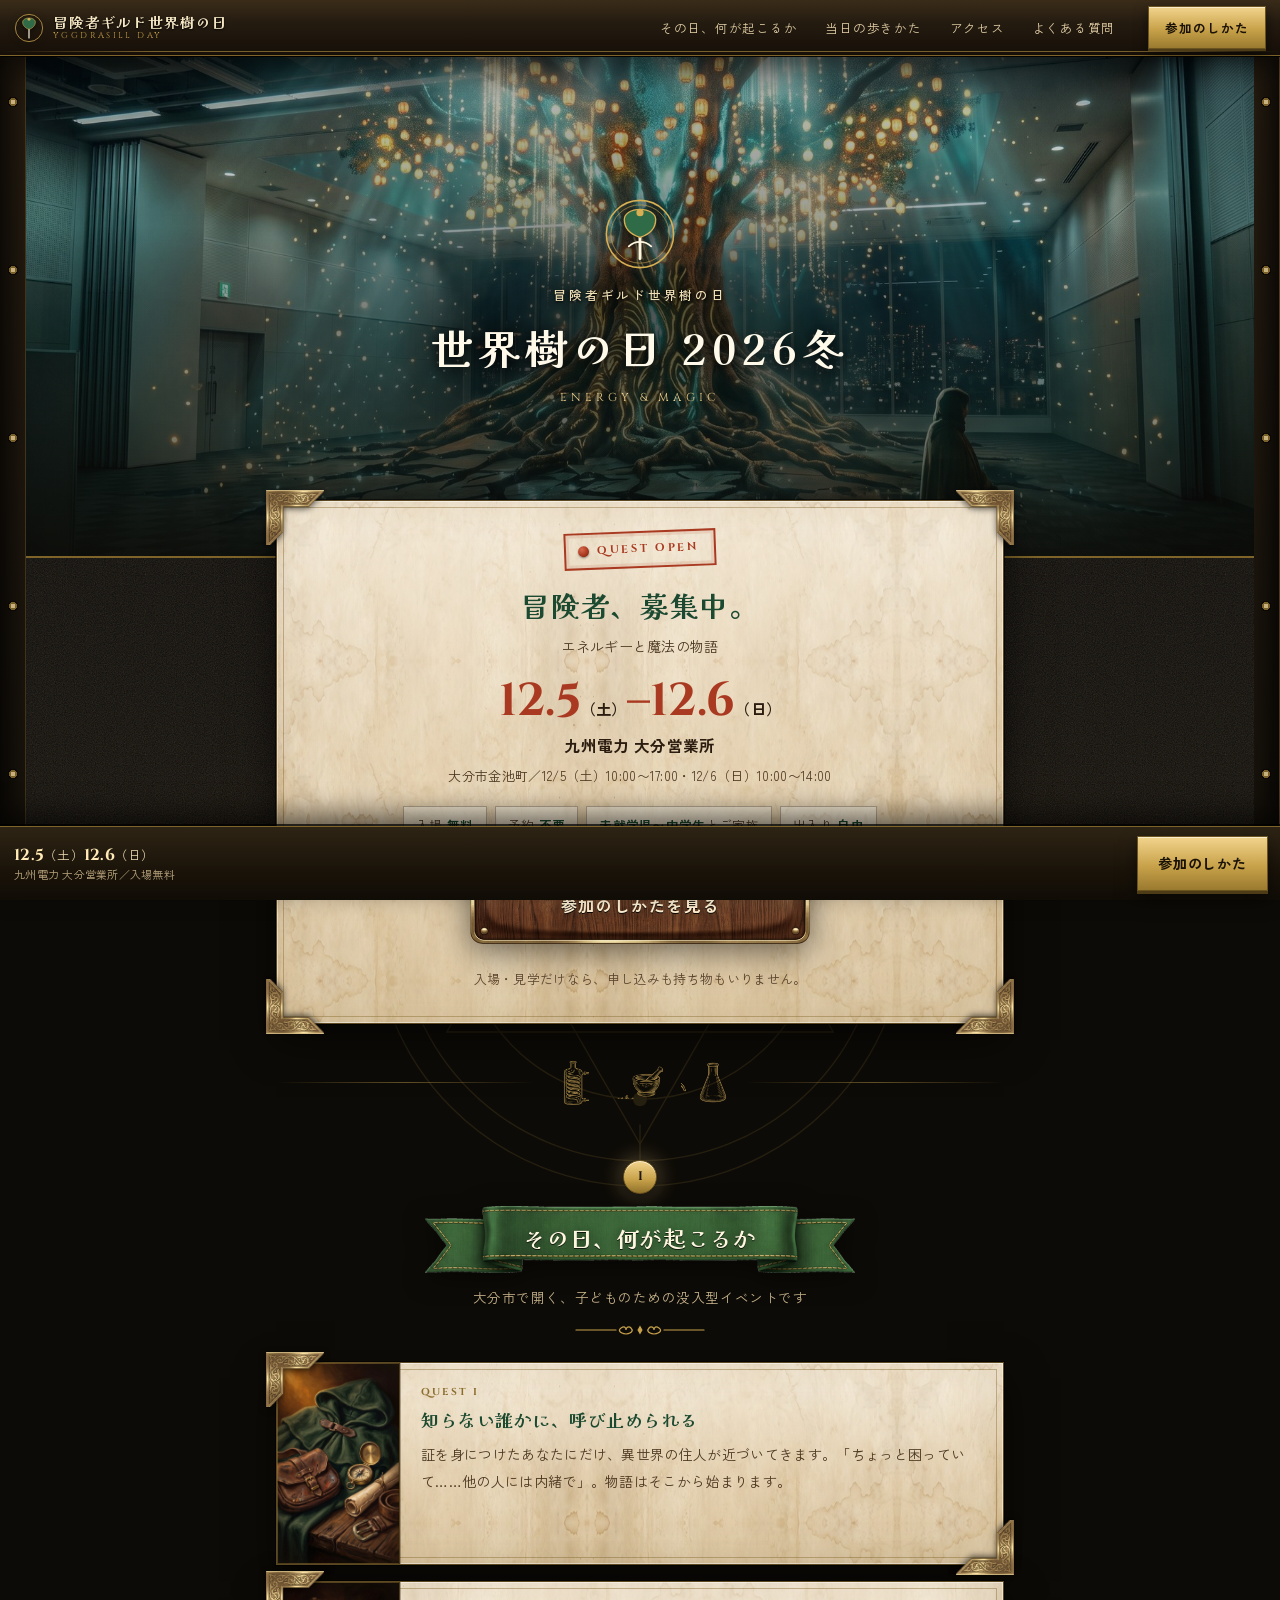
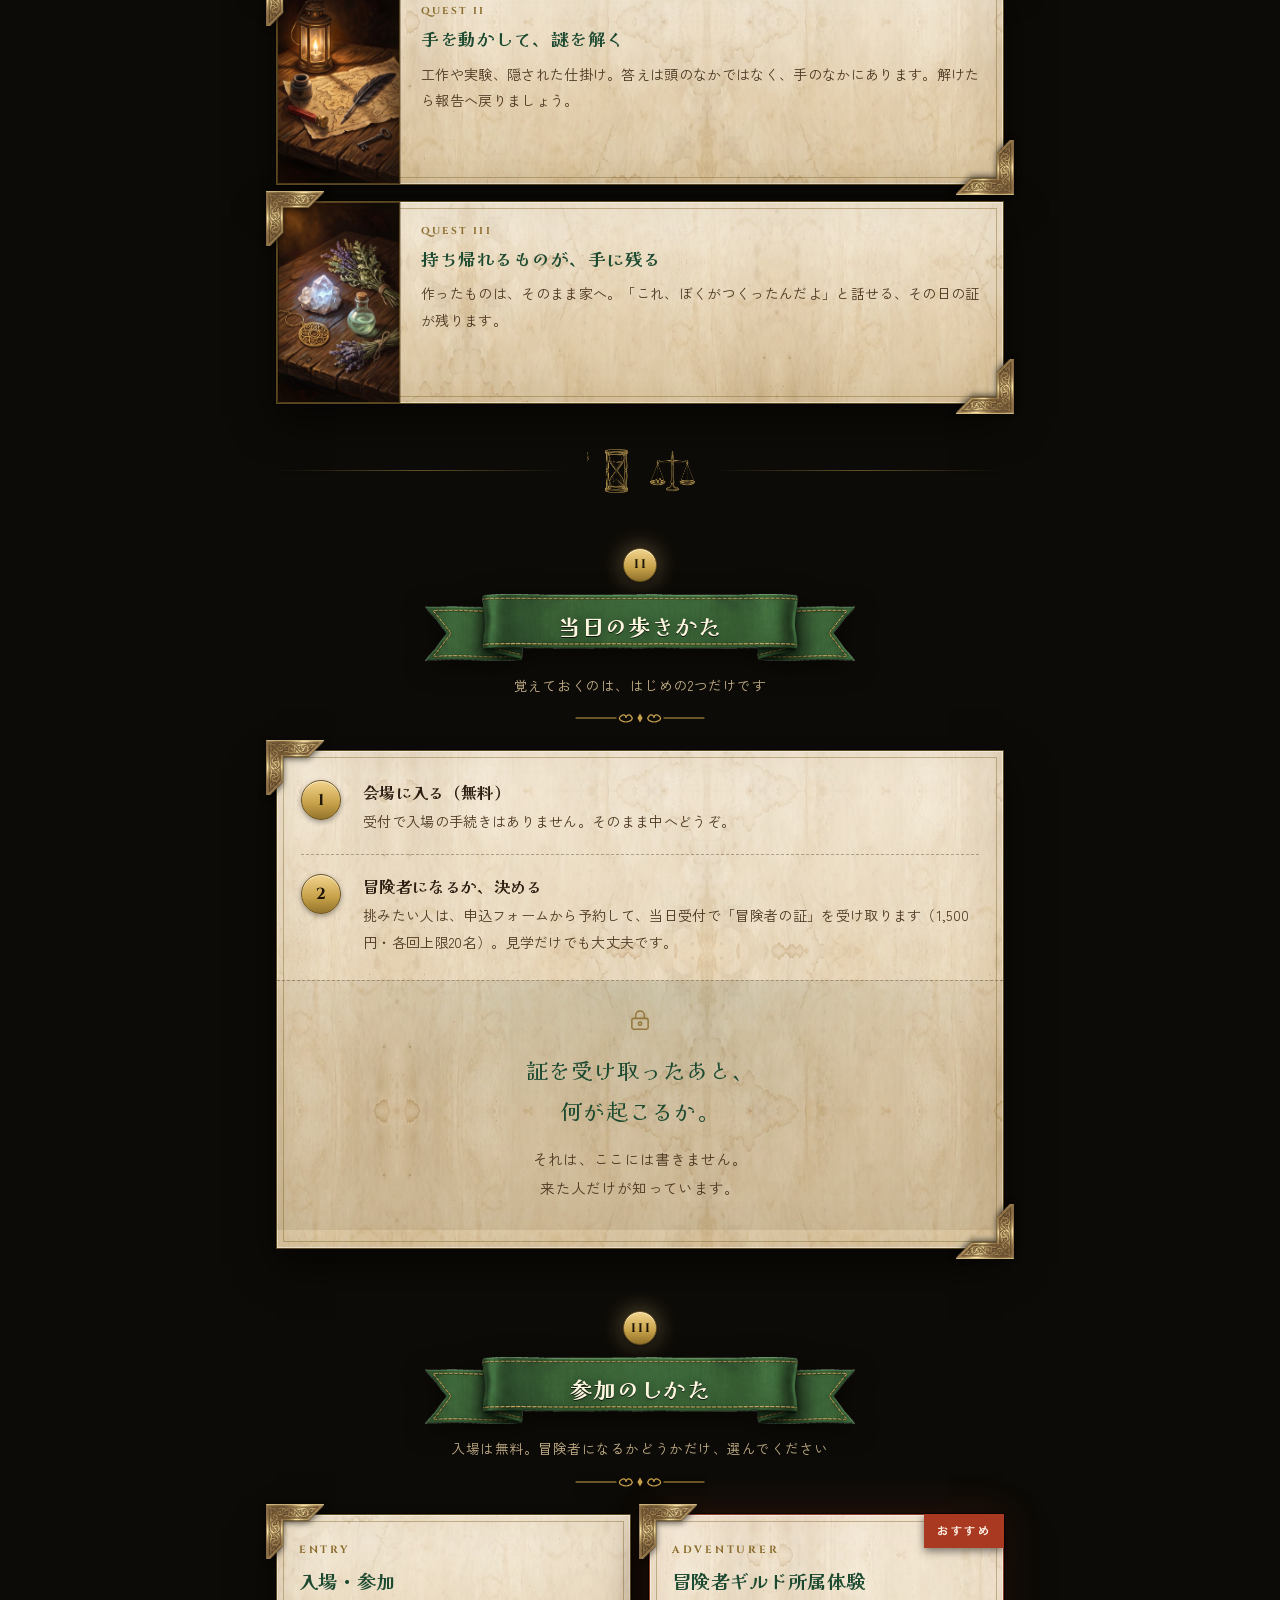
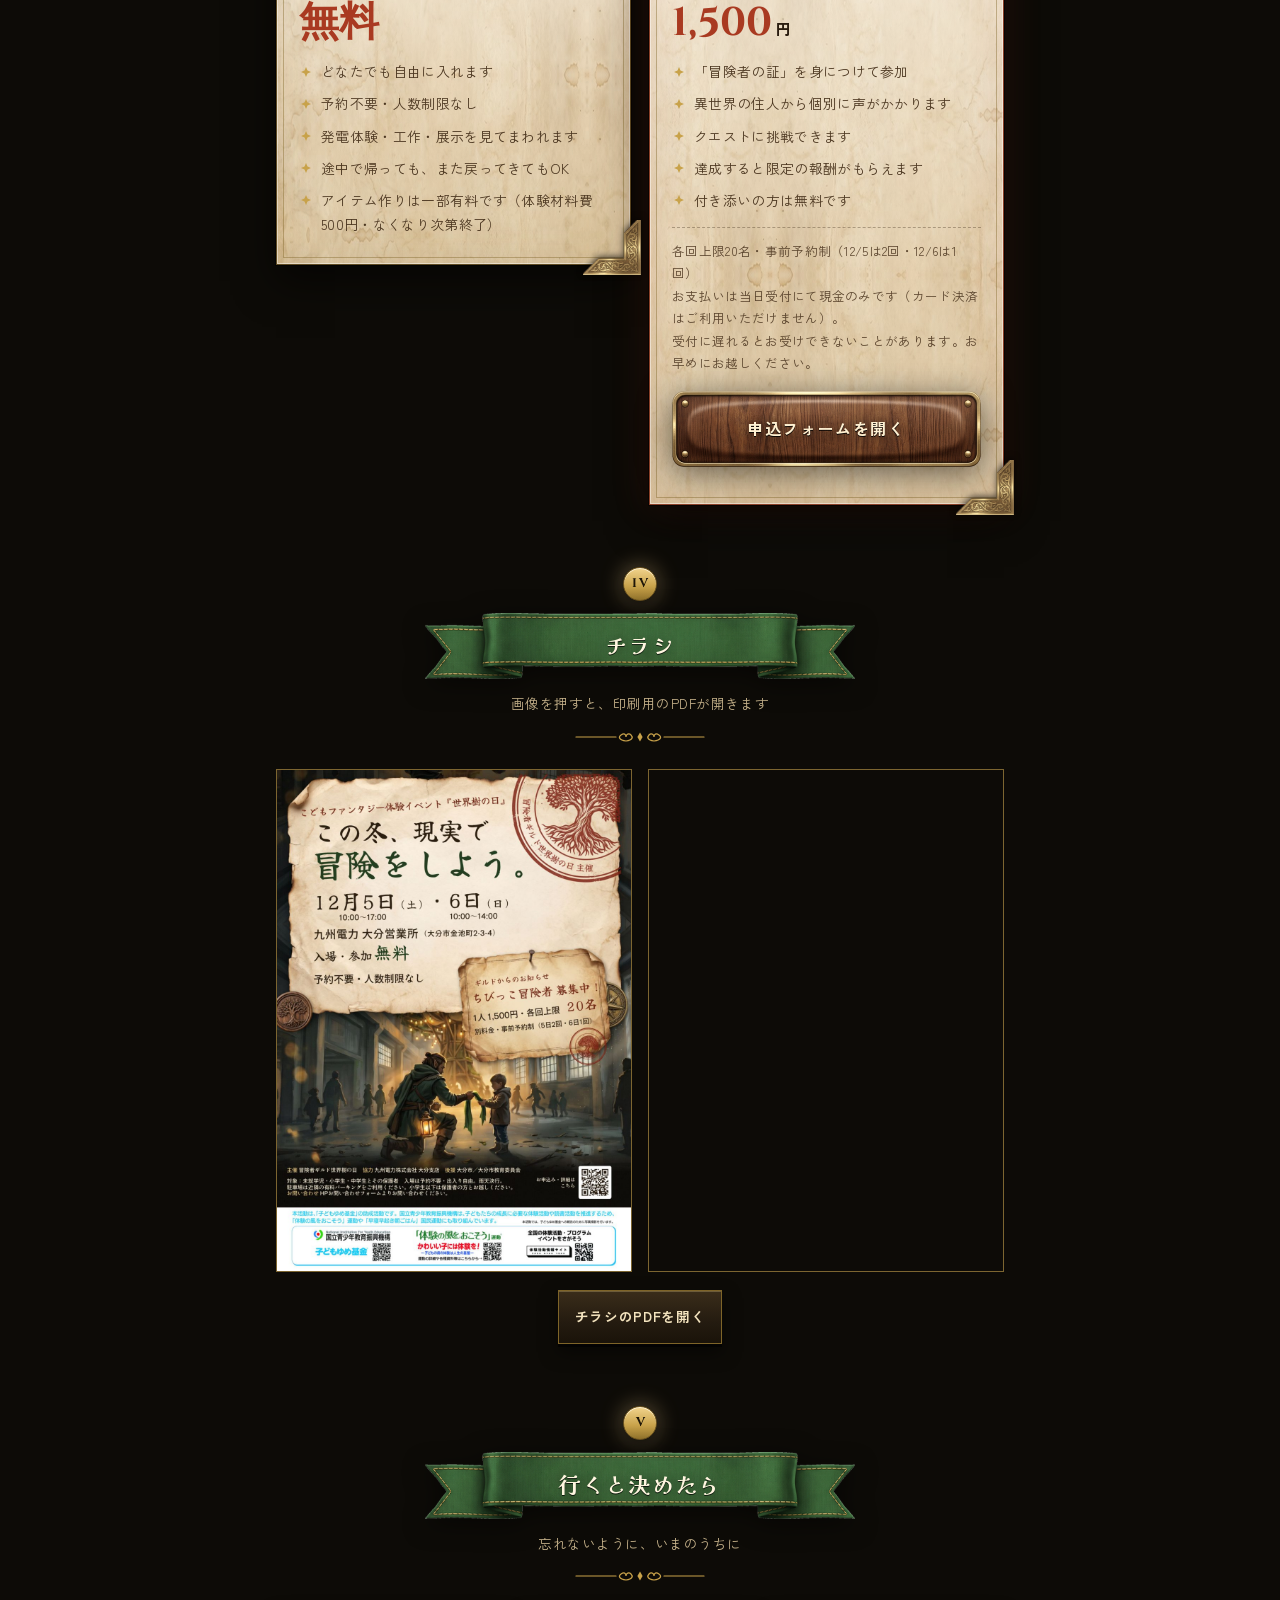
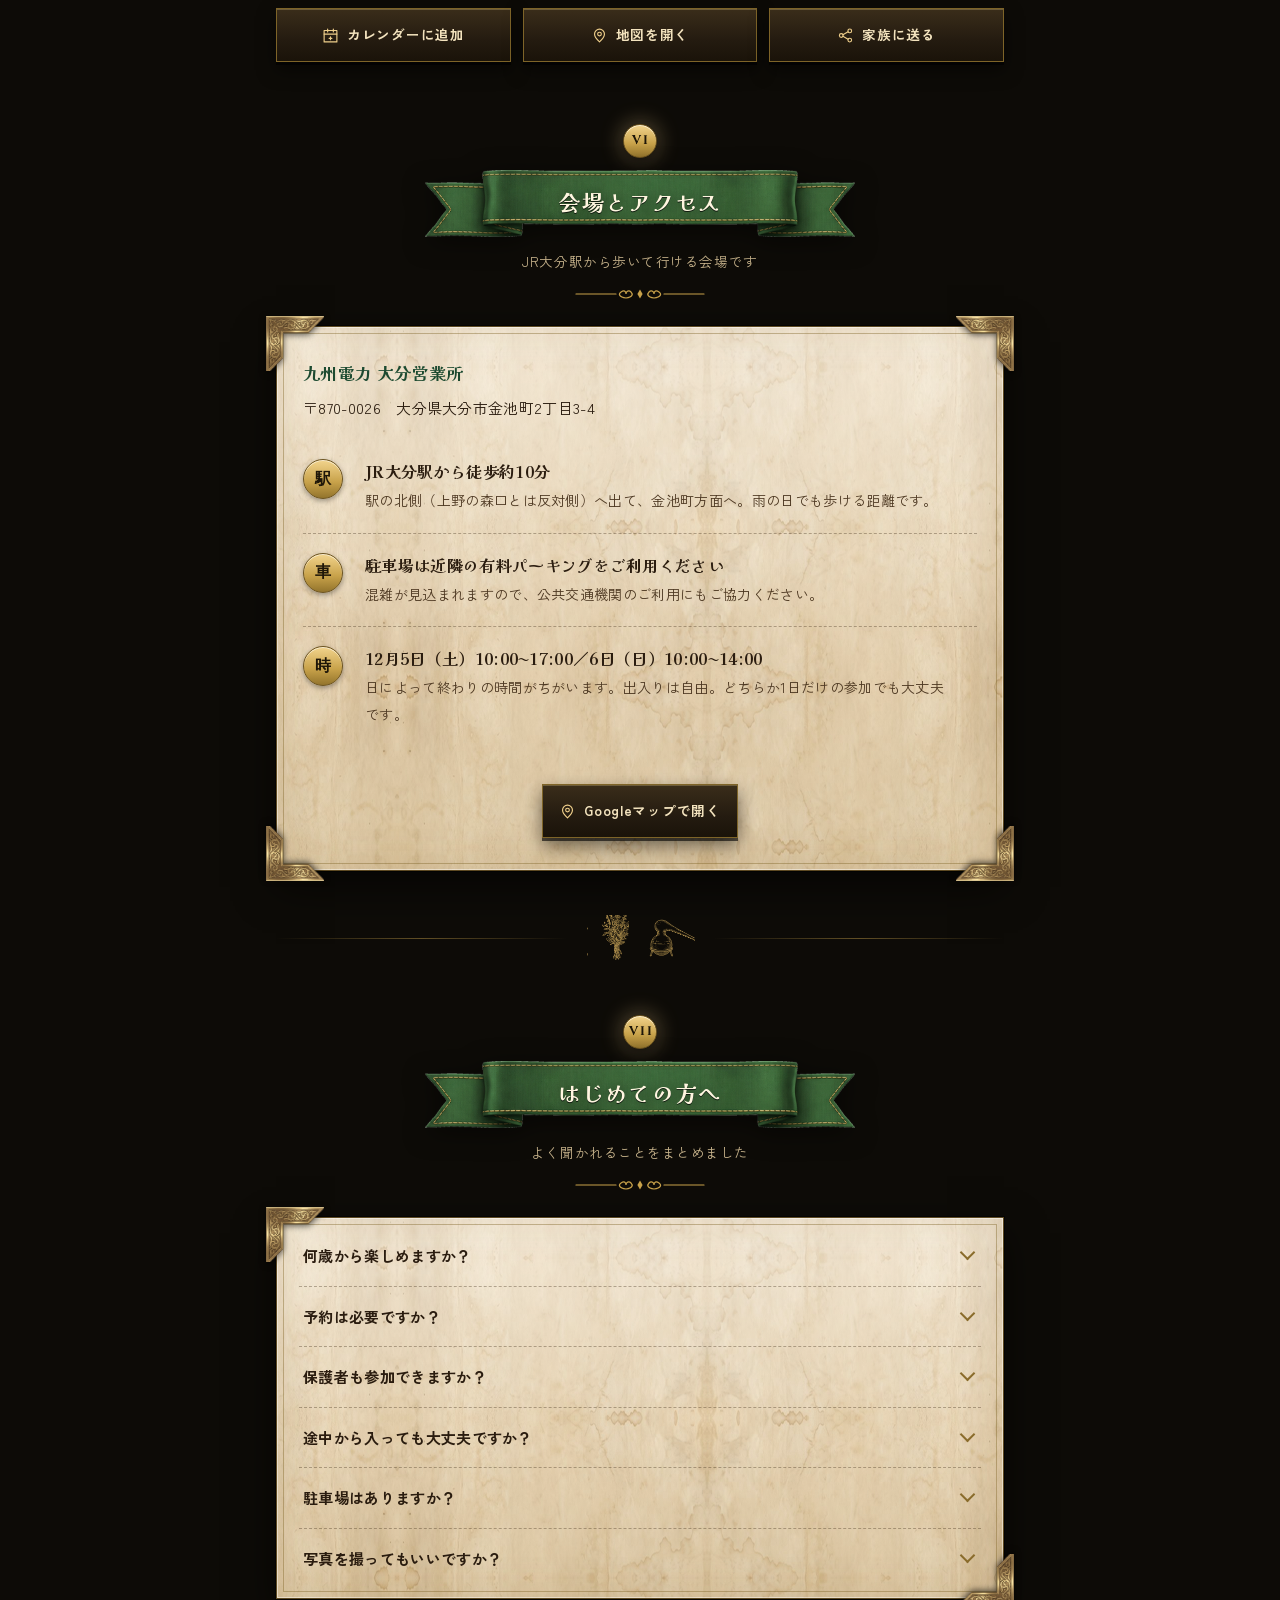
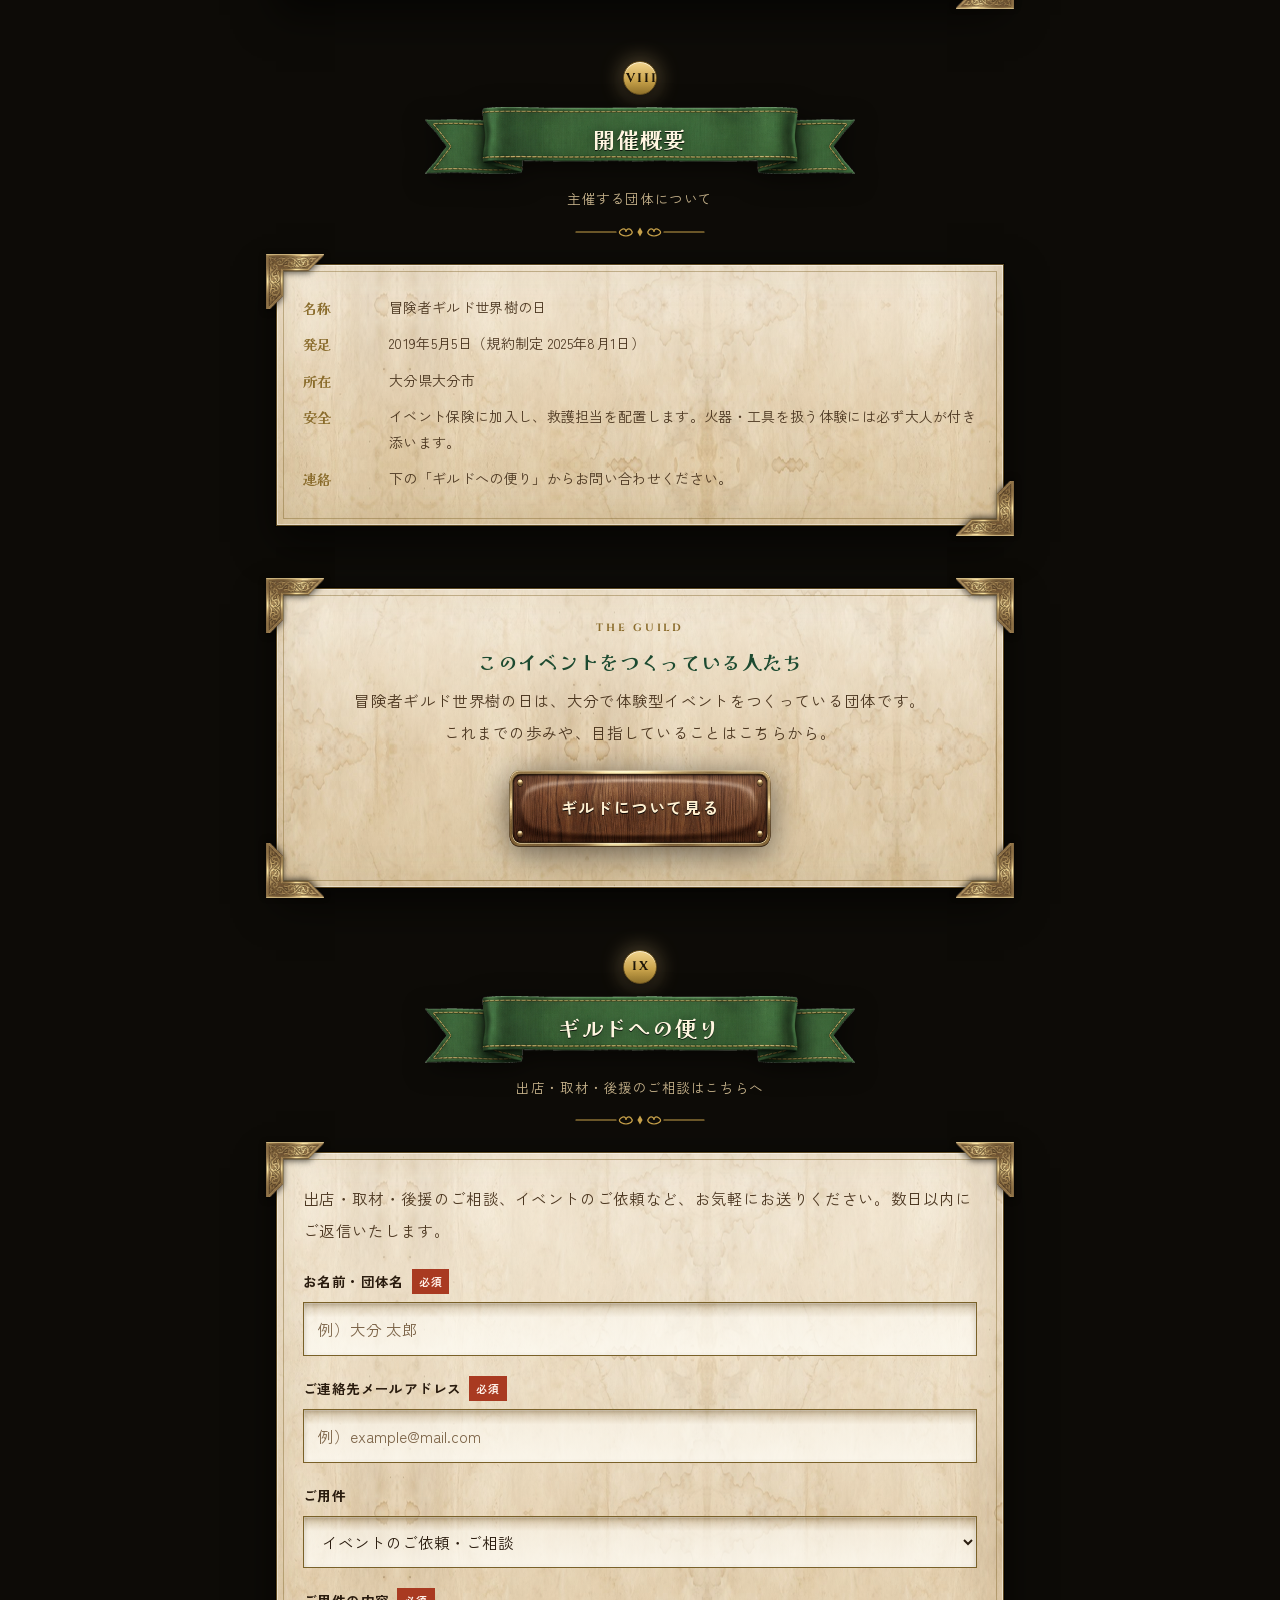
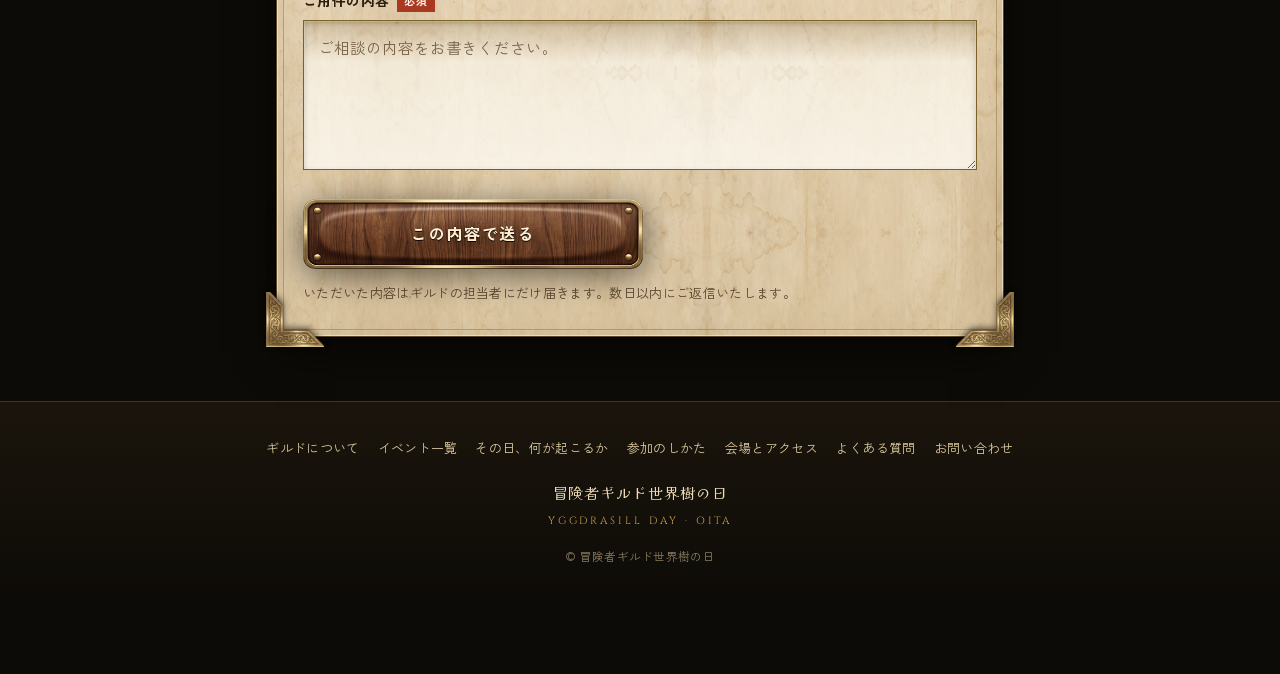
==== 2026winter/index.html @ a1e25e91 "2026winter: クエストの数の表記を外す（3つのクエスト→クエスト）" ====
<!doctype html>
<html lang="ja" class="no-js">
<head>
<meta charset="utf-8">
<meta name="viewport" content="width=device-width,initial-scale=1">
<title>世界樹の日 2026冬｜大分・入場無料の子ども体験イベント（12/5・6）</title>
<meta name="description" content="2026年12月5日（土）・6日（日）、大分市の九州電力大分営業所で開催。未就学児・小学生・中学生とご家族向けの没入型イベント「世界樹の日 2026冬 〜エネルギーと魔法の物語〜」。12/5は10:00〜17:00、12/6は10:00〜14:00。入場・参加は無料・予約不要・人数制限なし。冒険者ギルド所属体験（1,500円／各回20名・事前予約制）では、謎解きと工作に挑戦できます。">
<meta name="theme-color" content="#0D0B07">
<meta name="format-detection" content="telephone=no">
<link rel="canonical" href="https://sekaijunohi.com/2026winter/">

<meta property="og:type" content="article">
<meta property="og:site_name" content="冒険者ギルド世界樹の日">
<meta property="og:locale" content="ja_JP">
<meta property="og:title" content="世界樹の日 2026冬｜大分・入場無料の子ども体験イベント（12/5・6）">
<meta property="og:description" content="12月5日（土）・6日（日）、大分市の九州電力大分営業所。入場無料・予約不要。子どもが「冒険者」になる一日。">
<meta property="og:url" content="https://sekaijunohi.com/2026winter/">
<meta property="og:image" content="https://sekaijunohi.com/assets/og.jpg">
<meta property="og:image:width" content="1200">
<meta property="og:image:height" content="630">
<meta name="twitter:card" content="summary_large_image">

<link rel="icon" href="../favicon.svg" type="image/svg+xml">
<link rel="preconnect" href="https://fonts.googleapis.com">
<link rel="preconnect" href="https://fonts.gstatic.com" crossorigin>
<link rel="stylesheet" href="https://fonts.googleapis.com/css2?family=Kaisei+Decol:wght@400;700&family=Zen+Kaku+Gothic+New:wght@400;500;700&family=Cinzel:wght@600;700&display=swap">
<link rel="preload" as="image" href="../assets/img/hero.jpg">
<link rel="stylesheet" href="../assets/site.css">
<script>document.documentElement.classList.remove('no-js');</script>

<script type="application/ld+json">
[
{
  "@context":"https://schema.org",
  "@type":"Event",
  "name":"世界樹の日 2026冬 〜エネルギーと魔法の物語〜（1日目）",
  "startDate":"2026-12-05T10:00:00+09:00",
  "endDate":"2026-12-05T17:00:00+09:00",
  "eventStatus":"https://schema.org/EventScheduled",
  "eventAttendanceMode":"https://schema.org/OfflineEventAttendanceMode",
  "description":"大分市で開催する子ども向けの没入型イベント。謎解きと工作を通して、その日だけの物語に入りこめます。入場・見学は無料・予約不要。",
  "image":["https://sekaijunohi.com/assets/og.jpg"],
  "url":"https://sekaijunohi.com/2026winter/",
  "inLanguage":"ja",
  "isAccessibleForFree":true,
  "typicalAgeRange":"3-15",
  "location":{
    "@type":"Place",
    "name":"九州電力 大分営業所",
    "address":{"@type":"PostalAddress","streetAddress":"金池町2-3-4","addressLocality":"大分市","addressRegion":"大分県","postalCode":"870-0026","addressCountry":"JP"}
  },
  "organizer":{"@type":"Organization","name":"冒険者ギルド世界樹の日","url":"https://sekaijunohi.com/"},
  "offers":[
    {"@type":"Offer","name":"入場・見学","price":"0","priceCurrency":"JPY","availability":"https://schema.org/InStock","url":"https://sekaijunohi.com/2026winter/#plans","validFrom":"2026-09-01T00:00:00+09:00"},
    {"@type":"Offer","name":"冒険者ギルド所属体験","price":"1500","priceCurrency":"JPY","availability":"https://schema.org/InStock","url":"https://sekaijunohi.com/2026winter/#plans","validFrom":"2026-09-01T00:00:00+09:00"}
  ]
},
{
  "@context":"https://schema.org",
  "@type":"Event",
  "name":"世界樹の日 2026冬 〜エネルギーと魔法の物語〜（2日目）",
  "startDate":"2026-12-06T10:00:00+09:00",
  "endDate":"2026-12-06T14:00:00+09:00",
  "eventStatus":"https://schema.org/EventScheduled",
  "eventAttendanceMode":"https://schema.org/OfflineEventAttendanceMode",
  "description":"大分市で開催する子ども向けの没入型イベント。謎解きと工作を通して、その日だけの物語に入りこめます。入場・見学は無料・予約不要。",
  "image":["https://sekaijunohi.com/assets/og.jpg"],
  "url":"https://sekaijunohi.com/2026winter/",
  "inLanguage":"ja",
  "isAccessibleForFree":true,
  "typicalAgeRange":"3-15",
  "location":{
    "@type":"Place",
    "name":"九州電力 大分営業所",
    "address":{"@type":"PostalAddress","streetAddress":"金池町2-3-4","addressLocality":"大分市","addressRegion":"大分県","postalCode":"870-0026","addressCountry":"JP"}
  },
  "organizer":{"@type":"Organization","name":"冒険者ギルド世界樹の日","url":"https://sekaijunohi.com/"},
  "offers":[
    {"@type":"Offer","name":"入場・見学","price":"0","priceCurrency":"JPY","availability":"https://schema.org/InStock","url":"https://sekaijunohi.com/2026winter/#plans","validFrom":"2026-09-01T00:00:00+09:00"},
    {"@type":"Offer","name":"冒険者ギルド所属体験","price":"1500","priceCurrency":"JPY","availability":"https://schema.org/InStock","url":"https://sekaijunohi.com/2026winter/#plans","validFrom":"2026-09-01T00:00:00+09:00"}
  ]
},
{
  "@context":"https://schema.org",
  "@type":"FAQPage",
  "mainEntity":[
    {"@type":"Question","name":"何歳から楽しめますか？","acceptedAnswer":{"@type":"Answer","text":"未就学児から中学生まで、ご家族そろってお楽しみいただけます。小学生以下のお子さまは保護者の方とご一緒にお越しください。冒険者ギルド所属体験は、文字が読めなくても異世界の住人がその場で助けます。"}},
    {"@type":"Question","name":"予約は必要ですか？","acceptedAnswer":{"@type":"Answer","text":"入場・参加は予約不要です。冒険者ギルド所属体験（1,500円）は各回上限20名の事前予約制で、このページの申込フォームからお申し込みいただけます。お支払いは当日受付にて現金のみです。"}},
    {"@type":"Question","name":"保護者も参加できますか？","acceptedAnswer":{"@type":"Answer","text":"はい。冒険者ギルド所属体験に挑戦するお子さまの付き添いは無料です。一緒に謎を解いていただいても構いません。"}},
    {"@type":"Question","name":"途中から入っても大丈夫ですか？","acceptedAnswer":{"@type":"Answer","text":"開催時間（12/5は10:00〜17:00、12/6は10:00〜14:00）のあいだ、出入りは自由です。ただし冒険者ギルド所属体験は、受付に遅れるとお受けできないことがあります。当日は混み合うことも予想されますので、お早めにお越しください。"}},
    {"@type":"Question","name":"駐車場はありますか？","acceptedAnswer":{"@type":"Answer","text":"近隣の有料パーキングをご利用ください。混雑が予想されるため、公共交通機関もご検討ください。"}},
    {"@type":"Question","name":"写真を撮ってもいいですか？","acceptedAnswer":{"@type":"Answer","text":"ご自身やご家族の撮影はご自由にどうぞ。他の参加者が写り込む場合は、SNS等への投稿にご配慮をお願いします。"}}
  ]
},
{
  "@context":"https://schema.org",
  "@type":"BreadcrumbList",
  "itemListElement":[
    {"@type":"ListItem","position":1,"name":"冒険者ギルド世界樹の日","item":"https://sekaijunohi.com/"},
    {"@type":"ListItem","position":2,"name":"イベント一覧","item":"https://sekaijunohi.com/events/"},
    {"@type":"ListItem","position":3,"name":"世界樹の日 2026冬","item":"https://sekaijunohi.com/2026winter/"}
  ]
}
]
</script>
</head>
<body>
<a class="skip" href="#main">本文へ進む</a>

<header class="hud">
  <a class="mark" href="../">
    <svg viewBox="0 0 66 66" aria-hidden="true">
      <circle cx="33" cy="33" r="30" fill="none" stroke="#D8AF52" stroke-width="1.6"/>
      <path d="M33 55V33" stroke="#FFF6E0" stroke-width="2.6" stroke-linecap="round"/>
      <path d="M33 36c-9-3-14-9-14-16 0-5 6-9 14-9s14 4 14 9c0 7-5 13-14 16z" fill="#2F6B47" stroke="#D8AF52" stroke-width="1.3"/>
      <circle cx="33" cy="14" r="3.2" fill="#D8AF52"/>
    </svg>
    <span>
      <b>冒険者ギルド世界樹の日</b>
      <i>YGGDRASILL DAY</i>
    </span>
  </a>
  <nav aria-label="このページの目次">
    <a href="#what">その日、何が起こるか</a>
    <a href="#flow">当日の歩きかた</a>
    <a href="#access">アクセス</a>
    <a href="#faq">よくある質問</a>
  </nav>
  <a class="cta" href="#plans">参加のしかた</a>
  <span class="prog" id="prog" aria-hidden="true"></span>
</header>
<div class="rail" aria-hidden="true"></div>
<div class="rail r" aria-hidden="true"></div>

<div class="top">
  <img class="bg" src="../assets/img/hero.jpg" width="1800" height="1005" fetchpriority="high"
       alt="ホールの床を突き破って天井まで伸びる巨大な樹。根と幹に光る紋様が走り、黄金のランタンと光の粒が舞う。手前にマントを羽織った人物が小さく立っている">
  <div class="embers" id="embers" aria-hidden="true"></div>
  <div class="crestwrap">
    <svg class="crest" viewBox="0 0 66 66" aria-hidden="true">
      <circle cx="33" cy="33" r="30" fill="none" stroke="#D8AF52" stroke-width="1.4"/>
      <circle cx="33" cy="33" r="26" fill="none" stroke="#D8AF52" stroke-width=".7" opacity=".7"/>
      <path d="M33 55V33" stroke="#FFF6E0" stroke-width="2.6" stroke-linecap="round"/>
      <path d="M33 36c-9-3-14-9-14-16 0-5 6-9 14-9s14 4 14 9c0 7-5 13-14 16z" fill="#2F6B47" stroke="#D8AF52" stroke-width="1.2"/>
      <path d="M23 44c3-3 6-4 10-4s7 1 10 4" fill="none" stroke="#FFF6E0" stroke-width="1.6" stroke-linecap="round"/>
      <circle cx="33" cy="14" r="3.2" fill="#D8AF52"/>
    </svg>
    <div class="kicker">冒険者ギルド世界樹の日</div>
    <h1>世界樹の日 2026冬</h1>
    <div class="en">ENERGY &amp; MAGIC</div>
  </div>
</div>

<main id="main">

<!-- ========== 高札 ========== -->
<div class="wrap notice">
  <div class="panel">
    <i class="corner c-tl"></i><i class="corner c-tr"></i><i class="corner c-bl"></i><i class="corner c-br"></i>
    <div class="stamp">QUEST OPEN</div>
    <h2>冒険者、募集中。</h2>
    <div class="sub">エネルギーと魔法の物語</div>
    <div class="dateline">12.5<b>（土）</b>–12.6<b>（日）</b></div>
    <div class="where">九州電力 大分営業所<small>大分市金池町／12/5（土）10:00〜17:00・12/6（日）10:00〜14:00</small></div>
    <div class="quickfacts">
      <span>入場 <b>無料</b></span>
      <span>予約 <b>不要</b></span>
      <span><b>未就学児〜中学生</b>とご家族</span>
      <span>出入り <b>自由</b></span>
    </div>
    <div class="countdown" id="cd" data-target="2026-12-05T10:00:00+09:00" data-end="2026-12-06T14:00:00+09:00" hidden>
      <span class="lb">開催まで</span><span class="n">–</span><span class="u">日</span>
    </div>
    <p style="margin-top:24px;"><a class="btn wide" href="#plans">参加のしかたを見る</a></p>
    <p class="note" style="margin-top:14px;">入場・見学だけなら、申し込みも持ち物もいりません。</p>
  </div>
</div>

<div class="orrery" style="top:640px;" aria-hidden="true">
  <svg viewBox="0 0 400 400">
    <g class="ring-a" fill="none" stroke="#C8A24A" stroke-width="1">
      <circle cx="200" cy="200" r="190"/><circle cx="200" cy="200" r="172"/>
      <path d="M200 40 L338 280 L62 280 Z"/><path d="M200 26v28M200 346v28M26 200h28M346 200h28"/>
    </g>
    <g class="ring-b" fill="none" stroke="#C8A24A" stroke-width="1">
      <circle cx="200" cy="200" r="128"/><circle cx="200" cy="200" r="74"/>
      <path d="M200 360 L62 120 L338 120 Z"/>
    </g>
    <g fill="#C8A24A"><circle cx="200" cy="72" r="5"/><circle cx="311" cy="264" r="5"/><circle cx="89" cy="264" r="5"/>
      <circle cx="200" cy="328" r="5"/><circle cx="89" cy="136" r="5"/><circle cx="311" cy="136" r="5"/></g>
  </svg>
</div>

<div class="engrave" aria-hidden="true"><span class="rule"></span>
  <img src="../assets/img/eng_coil.png" alt="" width="208" height="360" loading="lazy" decoding="async">
  <img src="../assets/img/eng_mortar.png" alt="" width="360" height="260" loading="lazy" decoding="async">
  <img src="../assets/img/eng_flask.png" alt="" width="360" height="321" loading="lazy" decoding="async">
  <span class="rule"></span></div>

<!-- ========== 何が起きるか ========== -->
<section id="what">
  <div class="wrap">
    <div class="chead">
      <div class="rn">I</div>
      <h2>その日、何が起こるか</h2>
      <p class="lead">大分市で開く、子どものための没入型イベントです</p>
      <div class="dash"></div>
    </div>
    <div class="quests">
      <div class="panel quest">
        <i class="corner c-tl"></i><i class="corner c-br"></i>
        <div class="win"><img src="../assets/img/quest1_cloak.jpg" width="550" height="900" loading="lazy" decoding="async" alt="旅人の装備。深緑のマント、革のポーチ、真鍮のコンパス"></div>
        <div class="body">
          <div class="tag">QUEST I</div>
          <h3>知らない誰かに、呼び止められる</h3>
          <p>証を身につけたあなたにだけ、異世界の住人が近づいてきます。「ちょっと困っていて……他の人には内緒で」。物語はそこから始まります。</p>
        </div>
      </div>
      <div class="panel quest">
        <i class="corner c-tl"></i><i class="corner c-br"></i>
        <div class="win"><img src="../assets/img/quest2_lantern.jpg" width="550" height="900" loading="lazy" decoding="async" alt="灯ったランタンと古い地図、羽根ペン、封蝋"></div>
        <div class="body">
          <div class="tag">QUEST II</div>
          <h3>手を動かして、謎を解く</h3>
          <p>工作や実験、隠された仕掛け。答えは頭のなかではなく、手のなかにあります。解けたら報告へ戻りましょう。</p>
        </div>
      </div>
      <div class="panel quest">
        <i class="corner c-tl"></i><i class="corner c-br"></i>
        <div class="win"><img src="../assets/img/quest3_crystal.jpg" width="550" height="900" loading="lazy" decoding="async" alt="青白く光る結晶と金の細工のお守り、薬草"></div>
        <div class="body">
          <div class="tag">QUEST III</div>
          <h3>持ち帰れるものが、手に残る</h3>
          <p>作ったものは、そのまま家へ。「これ、ぼくがつくったんだよ」と話せる、その日の証が残ります。</p>
        </div>
      </div>
    </div>
  </div>
</section>

<div class="engrave" aria-hidden="true"><span class="rule"></span>
  <img src="../assets/img/eng_glass.png" alt="" width="332" height="360" loading="lazy" decoding="async">
  <img src="../assets/img/eng_scale.png" alt="" width="360" height="326" loading="lazy" decoding="async">
  <span class="rule"></span></div>

<!-- ========== 当日の流れ ========== -->
<section id="flow">
  <div class="wrap">
    <div class="chead">
      <div class="rn">II</div>
      <h2>当日の歩きかた</h2>
      <p class="lead">覚えておくのは、はじめの2つだけです</p>
      <div class="dash"></div>
    </div>
    <div class="panel" style="padding:10px 24px 18px;">
      <i class="corner c-tl"></i><i class="corner c-br"></i>
      <div class="flow">
        <div class="fstep"><div class="fno">1</div><div><h4>会場に入る（無料）</h4><p>受付で入場の手続きはありません。そのまま中へどうぞ。</p></div></div>
        <div class="fstep"><div class="fno">2</div><div><h4>冒険者になるか、決める</h4><p>挑みたい人は、申込フォームから予約して、当日受付で「冒険者の証」を受け取ります（1,500円・各回上限20名）。見学だけでも大丈夫です。</p></div></div>
      </div>
      <div class="veil">
        <p class="k">証を受け取ったあと、<br>何が起こるか。</p>
        <p>それは、ここには書きません。<br>来た人だけが知っています。</p>
      </div>
    </div>
  </div>
</section>

<!-- ========== 参加のしかた ========== -->
<section id="plans">
  <div class="wrap">
    <div class="chead">
      <div class="rn">III</div>
      <h2>参加のしかた</h2>
      <p class="lead">入場は無料。冒険者になるかどうかだけ、選んでください</p>
      <div class="dash"></div>
    </div>
    <div class="plans">
      <div class="panel plan free">
        <i class="corner c-tl"></i><i class="corner c-br"></i>
        <div class="ph">ENTRY</div>
        <h3>入場・参加</h3>
        <div class="price">無料</div>
        <ul>
          <li>どなたでも自由に入れます</li>
          <li>予約不要・人数制限なし</li>
          <li>発電体験・工作・展示を見てまわれます</li>
          <li>途中で帰っても、また戻ってきてもOK</li>
          <li>アイテム作りは一部有料です（体験材料費 500円・なくなり次第終了）</li>
        </ul>
      </div>
      <div class="panel plan paid">
        <i class="corner c-tl"></i><i class="corner c-br"></i>
        <div class="flag">おすすめ</div>
        <div class="ph">ADVENTURER</div>
        <h3>冒険者ギルド所属体験</h3>
        <div class="price">1,500<small>円</small></div>
        <ul>
          <li>「冒険者の証」を身につけて参加</li>
          <li>異世界の住人から個別に声がかかります</li>
          <li>クエストに挑戦できます</li>
          <li>達成すると限定の報酬がもらえます</li>
          <li>付き添いの方は無料です</li>
        </ul>
        <div class="limited">各回上限20名・事前予約制（12/5は2回・12/6は1回）<br>お支払いは当日受付にて現金のみです（カード決済はご利用いただけません）。<br>受付に遅れるとお受けできないことがあります。お早めにお越しください。</div>
        <p style="margin-top:16px;"><a class="btn wide" href="https://docs.google.com/forms/d/e/1FAIpQLSfEXbRWKgXOndKMAuvyQo4UtvlKozK1op5o9RUgteALGmTttQ/viewform" target="_blank" rel="noopener">申込フォームを開く</a></p>
      </div>
    </div>
  </div>
</section>

<!-- ========== チラシ ========== -->
<section id="flyer">
  <div class="wrap">
    <div class="chead">
      <div class="rn">IV</div>
      <h2>チラシ</h2>
      <p class="lead">画像を押すと、印刷用のPDFが開きます</p>
      <div class="dash"></div>
    </div>
    <div class="flyers">
      <a href="../assets/flyer/sekaijunohi_2026winter_flyer.pdf" target="_blank" rel="noopener"><img src="../assets/flyer/flyer_front.jpg" width="1000" height="1416" loading="lazy" decoding="async" alt="世界樹の日チラシ表面。12月5日（土）10:00〜17:00、6日（日）10:00〜14:00、九州電力 大分営業所。入場・参加無料、予約不要・人数制限なし。ちびっこ冒険者募集中、1人1,500円、各回上限20名、事前予約制"></a>
      <a href="../assets/flyer/sekaijunohi_2026winter_flyer.pdf" target="_blank" rel="noopener"><img src="../assets/flyer/flyer_back.jpg" width="1000" height="1416" loading="lazy" decoding="async" alt="世界樹の日チラシ裏面。世界樹の精霊光り祭の時間割。受付開始、始まりの宴、世界樹の点灯式、結びの宴。アイテム作りは一部有料（体験材料費500円）"></a>
    </div>
    <p style="margin-top:18px;text-align:center;"><a class="tool" href="../assets/flyer/sekaijunohi_2026winter_flyer.pdf" target="_blank" rel="noopener">チラシのPDFを開く</a></p>
  </div>
</section>

<!-- ========== 行くと決めたら ========== -->
<section id="go">
  <div class="wrap">
    <div class="chead">
      <div class="rn">V</div>
      <h2>行くと決めたら</h2>
      <p class="lead">忘れないように、いまのうちに</p>
      <div class="dash"></div>
    </div>
    <div class="actions">
      <a class="tool" id="addcal" href="#"
         data-uid="yggdrasill-2026w"
         data-file="世界樹の日2026冬"
         data-title="世界樹の日 2026冬 〜エネルギーと魔法の物語〜"
         data-place="九州電力 大分営業所（大分県大分市金池町2-3-4）"
         data-desc="入場・参加無料／予約不要。冒険者ギルド所属体験は1,500円・各回20名・事前予約制。12/5は10:00〜17:00、12/6は10:00〜14:00"
         data-url="https://sekaijunohi.com/2026winter/"
         data-start="20261205T010000Z" data-end="20261205T080000Z"
         data-start2="20261206T010000Z" data-end2="20261206T050000Z">
        <svg viewBox="0 0 24 24" aria-hidden="true"><rect x="3" y="5" width="18" height="16"/><path d="M3 10h18M8 3v4M16 3v4M12 14v4M10 16h4"/></svg>
        カレンダーに追加
      </a>
      <a class="tool" href="https://www.google.com/maps/search/?api=1&amp;query=%E4%B9%9D%E5%B7%9E%E9%9B%BB%E5%8A%9B%20%E5%A4%A7%E5%88%86%E5%96%B6%E6%A5%AD%E6%89%80" target="_blank" rel="noopener">
        <svg viewBox="0 0 24 24" aria-hidden="true"><path d="M12 21s7-6.2 7-11a7 7 0 1 0-14 0c0 4.8 7 11 7 11z"/><circle cx="12" cy="10" r="2.6"/></svg>
        地図を開く
      </a>
      <a class="tool" id="share" href="#" data-text="12/5・6、大分で「世界樹の日 2026冬」。入場無料の子ども向け体験イベントです。">
        <svg viewBox="0 0 24 24" aria-hidden="true"><circle cx="18" cy="5.5" r="2.6"/><circle cx="6" cy="12" r="2.6"/><circle cx="18" cy="18.5" r="2.6"/><path d="M8.4 10.8l7.2-4M8.4 13.2l7.2 4"/></svg>
        家族に送る
      </a>
    </div>
  </div>
</section>

<!-- ========== アクセス ========== -->
<section id="access">
  <div class="wrap">
    <div class="chead">
      <div class="rn">VI</div>
      <h2>会場とアクセス</h2>
      <p class="lead">JR大分駅から歩いて行ける会場です</p>
      <div class="dash"></div>
    </div>
    <div class="panel pad access">
      <i class="corner c-tl"></i><i class="corner c-tr"></i><i class="corner c-bl"></i><i class="corner c-br"></i>
      <p class="addr">
        <b>九州電力 大分営業所</b>
        〒870-0026　大分県大分市金池町2丁目3-4
      </p>
      <div class="flow">
        <div class="fstep"><div class="fno" aria-hidden="true">駅</div><div><h4>JR大分駅から徒歩約10分</h4><p>駅の北側（上野の森口とは反対側）へ出て、金池町方面へ。雨の日でも歩ける距離です。</p></div></div>
        <div class="fstep"><div class="fno" aria-hidden="true">車</div><div><h4>駐車場は近隣の有料パーキングをご利用ください</h4><p>混雑が見込まれますので、公共交通機関のご利用にもご協力ください。</p></div></div>
        <div class="fstep"><div class="fno" aria-hidden="true">時</div><div><h4>12月5日（土）10:00〜17:00／6日（日）10:00〜14:00</h4><p>日によって終わりの時間がちがいます。出入りは自由。どちらか1日だけの参加でも大丈夫です。</p></div></div>
      </div>
      <p style="margin-top:20px;text-align:center;">
        <a class="tool" href="https://www.google.com/maps/search/?api=1&amp;query=%E4%B9%9D%E5%B7%9E%E9%9B%BB%E5%8A%9B%20%E5%A4%A7%E5%88%86%E5%96%B6%E6%A5%AD%E6%89%80" target="_blank" rel="noopener">
          <svg viewBox="0 0 24 24" aria-hidden="true"><path d="M12 21s7-6.2 7-11a7 7 0 1 0-14 0c0 4.8 7 11 7 11z"/><circle cx="12" cy="10" r="2.6"/></svg>
          Googleマップで開く
        </a>
      </p>
    </div>
  </div>
</section>

<div class="engrave" aria-hidden="true"><span class="rule"></span>
  <img src="../assets/img/eng_herb.png" alt="" width="330" height="360" loading="lazy" decoding="async">
  <img src="../assets/img/eng_alembic.png" alt="" width="360" height="298" loading="lazy" decoding="async">
  <span class="rule"></span></div>

<!-- ========== FAQ ========== -->
<section id="faq">
  <div class="wrap">
    <div class="chead">
      <div class="rn">VII</div>
      <h2>はじめての方へ</h2>
      <p class="lead">よく聞かれることをまとめました</p>
      <div class="dash"></div>
    </div>
    <div class="panel faq" style="padding:8px 22px 10px;">
      <i class="corner c-tl"></i><i class="corner c-br"></i>
      <details><summary>何歳から楽しめますか？</summary><div class="ans">未就学児から中学生まで、ご家族そろってお楽しみいただけます。小学生以下のお子さまは保護者の方とご一緒にお越しください。冒険者ギルド所属体験は、文字が読めなくても異世界の住人がその場で助けます。</div></details>
      <details><summary>予約は必要ですか？</summary><div class="ans">入場・参加は予約不要です。冒険者ギルド所属体験（1,500円）は各回上限20名の事前予約制で、このページの申込フォームからお申し込みいただけます。お支払いは当日受付にて現金のみです。</div></details>
      <details><summary>保護者も参加できますか？</summary><div class="ans">はい。冒険者ギルド所属体験に挑戦するお子さまの付き添いは無料です。一緒に謎を解いていただいても構いません。</div></details>
      <details><summary>途中から入っても大丈夫ですか？</summary><div class="ans">開催時間（12/5は10:00〜17:00、12/6は10:00〜14:00）のあいだ、出入りは自由です。ただし冒険者ギルド所属体験は、受付に遅れるとお受けできないことがあります。当日は混み合うことも予想されますので、お早めにお越しください。</div></details>
      <details><summary>駐車場はありますか？</summary><div class="ans">近隣の有料パーキングをご利用ください。混雑が予想されるため、公共交通機関もご検討ください。</div></details>
      <details><summary>写真を撮ってもいいですか？</summary><div class="ans">ご自身やご家族の撮影はご自由にどうぞ。他の参加者が写り込む場合は、SNS等への投稿にご配慮をお願いします。</div></details>
    </div>
  </div>
</section>

<!-- ========== 後援・概要 ========== -->
<section id="about">
  <div class="wrap">
    <div class="chead">
      <div class="rn">VIII</div>
      <h2>開催概要</h2>
      <p class="lead">主催する団体について</p>
      <div class="dash"></div>
    </div>
    <!-- 後援・協力の欄は、承認が下りてから掲載する（2026/9/5 いったん非表示） -->

    <div class="panel pad">
      <i class="corner c-tl"></i><i class="corner c-br"></i>
      <dl class="reg">
        <dt>名称</dt><dd>冒険者ギルド世界樹の日</dd>
        <dt>発足</dt><dd>2019年5月5日（規約制定 2025年8月1日）</dd>
        <dt>所在</dt><dd>大分県大分市</dd>
        <dt>安全</dt><dd>イベント保険に加入し、救護担当を配置します。火器・工具を扱う体験には必ず大人が付き添います。</dd>
        <dt>連絡</dt><dd>下の「ギルドへの便り」からお問い合わせください。</dd>
      </dl>
    </div>
  </div>
</section>

<section>
  <div class="wrap">
    <div class="panel pad" style="text-align:center;">
      <i class="corner c-tl"></i><i class="corner c-tr"></i><i class="corner c-bl"></i><i class="corner c-br"></i>
      <div class="ph" style="font-family:'Cinzel',serif;font-size:10.5px;letter-spacing:.26em;color:#8A6C2C;font-weight:700;">THE GUILD</div>
      <h3 style="font-size:20px;margin:8px 0 8px;color:var(--forest);">このイベントをつくっている人たち</h3>
      <p class="body-t">冒険者ギルド世界樹の日は、大分で体験型イベントをつくっている団体です。<br>これまでの歩みや、目指していることはこちらから。</p>
      <p style="margin-top:22px;"><a class="btn" href="../">ギルドについて見る</a></p>
    </div>
  </div>
</section>

<!-- ========== 問い合わせ ========== -->
<section id="contact">
  <div class="wrap">
    <div class="chead">
      <div class="rn">IX</div>
      <h2>ギルドへの便り</h2>
      <p class="lead">出店・取材・後援のご相談はこちらへ</p>
      <div class="dash"></div>
    </div>
    <div class="panel letter">
      <i class="corner c-tl"></i><i class="corner c-tr"></i><i class="corner c-bl"></i><i class="corner c-br"></i>
      <p class="body-t" style="margin-bottom:22px;">出店・取材・後援のご相談、イベントのご依頼など、お気軽にお送りください。数日以内にご返信いたします。</p>

      <form id="inquiry" novalidate
            data-endpoint="https://docs.google.com/forms/d/e/1FAIpQLSdWLnMm5F1AxfAqeDco7ZipC4peMFlC3TW93FUST728KzhU6A/formResponse"
            data-f-name="entry.346945777"
            data-f-mail="entry.1432724511"
            data-f-kind="entry.2099927265"
            data-f-body="entry.1300954965">
        <div class="fld">
          <label for="q-name">お名前・団体名<span class="req">必須</span></label>
          <input id="q-name" name="qname" type="text" autocomplete="name" required placeholder="例）大分 太郎">
        </div>
        <div class="fld">
          <label for="q-mail">ご連絡先メールアドレス<span class="req">必須</span></label>
          <input id="q-mail" name="qmail" type="email" autocomplete="email" inputmode="email" required placeholder="例）example@mail.com">
        </div>
        <div class="fld">
          <label for="q-kind">ご用件</label>
          <select id="q-kind" name="kind">
            <option>イベントのご依頼・ご相談</option>
            <option>出店・出演のご相談</option>
            <option>取材のご依頼</option>
            <option>後援・協賛について</option>
            <option>参加についてのご質問</option>
            <option>その他</option>
          </select>
        </div>
        <div class="fld">
          <label for="q-body">ご用件の内容<span class="req">必須</span></label>
          <textarea id="q-body" name="qbody" required placeholder="ご相談の内容をお書きください。"></textarea>
        </div>
        <div class="sr" aria-hidden="true"><label for="q-co">会社名（記入不要）</label><input id="q-co" name="company" type="text" tabindex="-1" autocomplete="off"></div>
        <button class="btn wide" type="submit">この内容で送る</button>
        <p class="hint" id="q-hint">いただいた内容はギルドの担当者にだけ届きます。数日以内にご返信いたします。</p>
      </form>

      <div class="sent" id="q-sent" hidden>
        <div class="seal" aria-hidden="true">
          <svg viewBox="0 0 48 48"><circle cx="24" cy="24" r="21" fill="none" stroke="currentColor" stroke-width="2"/><path d="M14 24.5l7 7 13-15" fill="none" stroke="currentColor" stroke-width="3.4" stroke-linecap="round" stroke-linejoin="round"/></svg>
        </div>
        <h3>便りをお預かりしました</h3>
        <p>ありがとうございます。数日以内にご返信いたします。<br>返事が届かないときは、お手数ですがもう一度お送りください。</p>
      </div>

    </div>
  </div>
</section>

</main>

<footer>
  <nav class="fnav" aria-label="サイト内リンク">
    <a href="../">ギルドについて</a>
    <a href="../events/">イベント一覧</a>
    <a href="#what">その日、何が起こるか</a>
    <a href="#plans">参加のしかた</a>
    <a href="#access">会場とアクセス</a>
    <a href="#faq">よくある質問</a>
    <a href="#contact">お問い合わせ</a>
  </nav>
  <div class="name">冒険者ギルド世界樹の日</div>
  <div class="en">YGGDRASILL DAY &middot; OITA</div>
  <div class="cr">&copy; 冒険者ギルド世界樹の日</div>
</footer>

<div class="dock">
  <span class="d1"><b>12.5</b>（土）<b>12.6</b>（日）<small>九州電力 大分営業所／入場無料</small></span>
  <a class="go" href="#plans">参加のしかた</a>
</div>

<script src="../assets/site.js" defer></script>
</body>
</html>
---- assets/site.css ----
@charset "utf-8";
/* =========================================================
   冒険者ギルド世界樹の日 — 共通スタイル
   見た目＝ギルドの石室（ダークな地 × 羊皮紙の札）
   ========================================================= */

:root{
  /* --- 羊皮紙（読ませる面）--- */
  --parch:#F1E5C9;
  --parch-2:#E3D3AC;
  --parch-3:#F8F1DE;
  --ink:#2A1C0F;          /* 本文  対 羊皮紙 ≒ 12:1 */
  --ink-soft:#4C3721;     /* 副文  ≒ 7.6:1 */
  --ink-faint:#5C462F;    /* 補足  ≒ 6.8:1 */

  /* --- 石室（囲いの面）--- */
  --deep:#0D0B07;
  --deep-2:#161209;
  --leather:#241B10;

  /* --- 金物・差し色 --- */
  --gold:#C8A24A;
  --gold-bright:#EFCF8B;
  --gold-dim:#7E6428;
  --forest:#1C4A30;
  --forest-2:#2E6B46;
  --forest-br:#8FDCAE;
  --ember:#A93A21;
  --ember-br:#FF9673;

  --edge:rgba(58,40,20,.34);
  --edge-soft:rgba(58,40,20,.16);
  --shadow:rgba(0,0,0,.55);

  --hud-h:56px;
  --dock-h:64px;
  --wrap:764px;
}

*,*::before,*::after{box-sizing:border-box;}
html{scroll-behavior:smooth;scroll-padding-top:calc(var(--hud-h) + 14px);}
@media (prefers-reduced-motion:reduce){html{scroll-behavior:auto;}}

body{
  margin:0;
  color:var(--ink);
  font-family:"Zen Kaku Gothic New","Hiragino Kaku Gothic ProN","Noto Sans JP",system-ui,sans-serif;
  font-size:16px;line-height:1.9;letter-spacing:.02em;
  -webkit-font-smoothing:antialiased;
  padding-top:var(--hud-h);
  padding-bottom:calc(var(--dock-h) + 8px);
  background-color:var(--deep);
  background-image:
    radial-gradient(120% 62% at 50% -6%, rgba(78,124,88,.20), transparent 62%),
    radial-gradient(90% 50% at 50% 108%, rgba(120,84,28,.14), transparent 60%),
    url("data:image/svg+xml;utf8,%3Csvg xmlns='http://www.w3.org/2000/svg' width='180' height='180'%3E%3Cfilter id='n'%3E%3CfeTurbulence type='fractalNoise' baseFrequency='.9' numOctaves='4'/%3E%3C/filter%3E%3Crect width='180' height='180' filter='url(%23n)' opacity='.16'/%3E%3C/svg%3E"),
    linear-gradient(180deg,#171308 0%,#0D0B07 46%,#120E08 100%);
  background-repeat:no-repeat,no-repeat,repeat,no-repeat;
}
@media (min-width:820px){ body{background-attachment:fixed,fixed,fixed,fixed;} }

h1,h2,h3,h4{font-family:"Kaisei Decol",serif;font-weight:700;margin:0;line-height:1.5;text-wrap:balance;}
p,li,dd,.ans{text-wrap:pretty;}
p{margin:0;}
a{color:inherit;}
img{display:block;max-width:100%;height:auto;}
ul{margin:0;padding:0;list-style:none;}

.wrap{max-width:var(--wrap);margin-left:auto;margin-right:auto;padding-left:18px;padding-right:18px;}
.cin{font-family:"Cinzel",serif;letter-spacing:.2em;}
.sr{position:absolute;width:1px;height:1px;overflow:hidden;clip:rect(0 0 0 0);white-space:nowrap;}
.skip{position:fixed;left:8px;top:-70px;z-index:200;background:var(--parch-3);color:var(--ink);
  padding:10px 16px;border:2px solid var(--gold);font-weight:700;text-decoration:none;transition:top .15s;}
.skip:focus{top:8px;}
:focus-visible{outline:3px solid var(--gold-bright);outline-offset:3px;}

/* =========================================================
   HUD（画面上の固定バー）
   ========================================================= */
.hud{
  position:fixed;inset:0 0 auto 0;height:var(--hud-h);z-index:80;
  display:flex;align-items:center;gap:12px;padding:0 14px;
  background:linear-gradient(180deg,#3A2C19 0%,#241B10 42%,#160F08 100%);
  border-bottom:1px solid var(--gold-dim);
  box-shadow:0 1px 0 rgba(0,0,0,.9), 0 12px 28px rgba(0,0,0,.55);
}
.hud::after{content:"";position:absolute;inset:auto 0 3px 0;height:1px;pointer-events:none;
  background:linear-gradient(90deg,transparent,rgba(200,162,74,.55) 12%,rgba(200,162,74,.55) 88%,transparent);}
.hud .mark{display:flex;align-items:center;gap:9px;text-decoration:none;flex:none;}
.hud .mark svg{width:30px;height:30px;flex:none;filter:drop-shadow(0 1px 3px rgba(0,0,0,.8));}
.hud .mark b{display:block;font-family:"Kaisei Decol",serif;font-size:14.5px;color:#F5E7C4;
  letter-spacing:.06em;text-shadow:0 1px 2px rgba(0,0,0,.9);white-space:nowrap;line-height:1.25;}
.hud .mark i{display:block;font-family:"Cinzel",serif;font-style:normal;font-size:8.5px;
  letter-spacing:.28em;color:var(--gold);line-height:1.2;}
.hud nav{margin-left:auto;display:flex;align-items:center;gap:2px;}
.hud nav a{text-decoration:none;color:#DFCCA4;font-size:12.5px;letter-spacing:.06em;
  padding:9px 12px;border:1px solid transparent;white-space:nowrap;}
.hud nav a:hover{color:#FFF3D6;border-color:rgba(200,162,74,.5);background:rgba(200,162,74,.10);}
.hud nav a[aria-current="page"]{color:#FFF3D6;border-color:rgba(200,162,74,.6);background:rgba(200,162,74,.16);}
.hud .cta{
  flex:none;margin-left:8px;text-decoration:none;font-weight:700;font-size:12.5px;letter-spacing:.08em;
  color:#1A1206;padding:9px 16px;white-space:nowrap;
  background:linear-gradient(180deg,#F2D48D,#C8A24A 55%,#9A7A2F);
  border:1px solid #6B5320;box-shadow:inset 0 1px 0 rgba(255,255,255,.55),0 2px 0 #4E3C16,0 6px 14px rgba(0,0,0,.5);
}
.hud .cta:hover{filter:brightness(1.08);}
.hud .cta:active{transform:translateY(1px);box-shadow:inset 0 1px 0 rgba(255,255,255,.4),0 1px 0 #4E3C16;}
@media (max-width:780px){
  .hud nav{display:none;}
  .hud .cta{margin-left:auto;}
  .hud .mark b{font-size:13px;}
}

/* 画面の左右の柱（大きい画面だけ） */
.rail{position:fixed;top:var(--hud-h);bottom:0;left:0;width:26px;z-index:5;pointer-events:none;display:none;
  background:
    linear-gradient(90deg,rgba(0,0,0,.6),rgba(0,0,0,0)),
    linear-gradient(180deg,#241B10,#14100A);
  border-right:1px solid rgba(200,162,74,.28);}
.rail.r{left:auto;right:0;border-right:0;border-left:1px solid rgba(200,162,74,.28);transform:scaleX(-1);}
.rail::before{content:"";position:absolute;inset:0;
  background-image:radial-gradient(circle at 13px 46px, #E7CE92 0 2.4px, #8A6C2C 2.4px 4px, rgba(0,0,0,.55) 4px 5.4px, transparent 5.4px);
  background-size:26px 168px;background-repeat:repeat-y;opacity:.85;}
@media (min-width:1180px){ .rail{display:block;} }

/* =========================================================
   共通パーツ：札（パネル）
   ========================================================= */
.panel{
  position:relative;
  background-color:var(--parch);
  background-image:
    linear-gradient(180deg,rgba(255,252,242,.55),rgba(226,210,172,.26) 60%,rgba(206,186,142,.40)),
    url("img/ui_parch_tile.jpg");
  background-size:auto, 620px auto;
  background-repeat:no-repeat, repeat;
  border:1px solid #5E4A22;
  box-shadow:
    inset 0 0 0 1px rgba(255,255,255,.45),
    inset 0 0 46px rgba(120,82,24,.13),
    0 0 0 1px rgba(0,0,0,.55),
    0 16px 38px rgba(0,0,0,.58);
}
.panel::before{content:"";position:absolute;inset:6px;border:1px solid rgba(126,100,40,.42);pointer-events:none;}
.panel:nth-of-type(2n){background-position:0 0, -190px -120px;}
.panel:nth-of-type(3n){background-position:0 0, -430px -260px;}
.panel:nth-of-type(4n){background-position:0 0, -80px -310px;}

/* 金の角飾り（素材を本来の大きさで使う） */
.corner{
  position:absolute;width:58px;height:55px;pointer-events:none;z-index:3;
  background:url("img/ui_corner.png") no-repeat center/contain;
  filter:drop-shadow(0 2px 3px rgba(0,0,0,.6));
}
.c-tl{top:-11px;left:-11px;}
.c-tr{top:-11px;right:-11px;transform:scaleX(-1);}
.c-bl{bottom:-11px;left:-11px;transform:scaleY(-1);}
.c-br{bottom:-11px;right:-11px;transform:scale(-1,-1);}
@media (max-width:560px){
  .corner{width:42px;height:40px;}
  .c-tl,.c-tr{top:-8px;} .c-bl,.c-br{bottom:-8px;}
  .c-tl,.c-bl{left:-8px;} .c-tr,.c-br{right:-8px;}
}

/* =========================================================
   ボタン
   ========================================================= */
.btn{
  display:inline-block;position:relative;text-decoration:none;
  color:#FFF1D2;font-weight:700;font-size:16px;letter-spacing:.1em;
  padding:22px 34px 24px;min-width:262px;text-align:center;cursor:pointer;border:0;
  font-family:inherit;
  background:url("img/ui_btn.png") no-repeat center/100% 100%;
  text-shadow:0 1px 0 rgba(0,0,0,.85),0 0 12px rgba(0,0,0,.6);
  filter:drop-shadow(0 6px 16px rgba(0,0,0,.55));
}
.btn:hover{filter:drop-shadow(0 8px 20px rgba(224,186,102,.32)) brightness(1.07);}
.btn:active{background-image:url("img/ui_btn_down.png");transform:translateY(2px);filter:none;}
.btn.wide{min-width:min(100%,340px);}
@media (prefers-reduced-motion:no-preference){
  .btn{transition:transform .1s ease,filter .18s ease;}
  .btn:hover{transform:translateY(-2px);}
}
@media (max-width:430px){.btn{min-width:min(100%,290px);font-size:15px;padding:20px 22px 22px;}}

/* 副ボタン（石のタブ） */
.tool{
  display:inline-flex;align-items:center;justify-content:center;gap:8px;
  text-decoration:none;font-size:13.5px;font-weight:700;letter-spacing:.05em;
  color:#F3E3BE;padding:13px 16px;cursor:pointer;font-family:inherit;
  background:linear-gradient(180deg,#3A2D1A,#241B10 60%,#1A1309);
  border:1px solid var(--gold-dim);
  box-shadow:inset 0 1px 0 rgba(240,210,140,.28),0 3px 0 rgba(0,0,0,.6),0 8px 18px rgba(0,0,0,.5);
}
.tool:hover{border-color:var(--gold);color:#FFF6E2;background:linear-gradient(180deg,#4A3A21,#2C2114 60%,#1F1710);}
.tool:active{transform:translateY(2px);box-shadow:inset 0 1px 0 rgba(240,210,140,.2),0 1px 0 rgba(0,0,0,.6);}
.tool svg{width:17px;height:17px;flex:none;fill:none;stroke:var(--gold-bright);stroke-width:1.6;
  stroke-linecap:round;stroke-linejoin:round;}

/* =========================================================
   扉（ヒーロー）
   ========================================================= */
.top{position:relative;overflow:hidden;border-bottom:2px solid var(--gold-dim);}
.top .bg{width:100%;height:clamp(320px,60svh,500px);object-fit:cover;object-position:center 46%;}
.top::after{
  content:"";position:absolute;inset:0;pointer-events:none;
  background:
    radial-gradient(62% 46% at 50% 46%, rgba(6,10,16,.62) 0%, rgba(6,10,16,.24) 58%, transparent 82%),
    linear-gradient(180deg,rgba(8,12,20,.42) 0%,rgba(8,12,20,.00) 34%,rgba(13,11,7,.86) 100%);
}
.crestwrap{position:absolute;inset:0;z-index:2;display:flex;flex-direction:column;
  align-items:center;justify-content:center;text-align:center;padding:0 20px 6px;}
.crest{width:74px;height:74px;filter:drop-shadow(0 3px 10px rgba(0,0,0,.85));}
.top .kicker{font-size:12.5px;font-weight:500;letter-spacing:.22em;color:#F7E7BD;margin-top:12px;
  text-shadow:0 1px 3px rgba(0,0,0,1),0 0 14px rgba(0,0,0,.95),0 0 30px rgba(0,0,0,.8);}
.top h1{font-size:clamp(27px,7.2vw,42px);letter-spacing:.12em;color:#FFF9EA;margin-top:8px;
  text-shadow:0 2px 12px rgba(0,0,0,.98),0 0 40px rgba(0,0,0,.9),0 0 72px rgba(0,0,0,.7);}
.top .en{font-family:"Cinzel",serif;font-size:11.5px;letter-spacing:.36em;color:var(--gold-bright);
  margin-top:9px;text-shadow:0 1px 9px rgba(0,0,0,.9);}

/* =========================================================
   高札（いちばん強い告知ブロック）
   ========================================================= */
.notice{margin-top:-58px;position:relative;z-index:10;}
.notice .panel{padding:30px 22px 32px;text-align:center;}
.stamp{
  display:inline-flex;align-items:center;gap:8px;
  border:2px solid var(--ember);color:var(--ember);
  font-family:"Cinzel",serif;font-size:11px;letter-spacing:.24em;font-weight:700;
  padding:6px 15px 6px 12px;transform:rotate(-2.2deg);margin-bottom:16px;
  box-shadow:inset 0 0 0 3px rgba(169,58,33,.12);
}
.stamp::before{content:"";width:11px;height:11px;border-radius:50%;
  background:radial-gradient(circle at 35% 30%,#D9694A 0%,var(--ember) 55%,#6E210F 100%);
  box-shadow:0 1px 2px rgba(0,0,0,.4);}
.notice h2{font-size:clamp(21px,5.6vw,28px);letter-spacing:.06em;color:var(--forest);}
.notice .sub{font-size:14px;color:var(--ink-soft);margin-top:7px;}
.dateline{font-family:"Cinzel",serif;font-weight:700;font-size:clamp(32px,9vw,46px);
  color:var(--ember);margin:18px 0 4px;font-variant-numeric:tabular-nums;line-height:1.08;}
.dateline b{font-family:"Zen Kaku Gothic New",sans-serif;font-size:15px;color:var(--ink);font-weight:700;}
.where{font-size:15.5px;font-weight:700;}
.where small{display:block;font-size:13px;font-weight:400;color:var(--ink-soft);margin-top:3px;}
.quickfacts{display:flex;justify-content:center;flex-wrap:wrap;gap:8px;margin-top:18px;}
.quickfacts span{font-size:12.5px;padding:6px 12px;border:1px solid var(--edge);
  background:rgba(255,250,235,.55);color:var(--ink-soft);}
.quickfacts span b{color:var(--forest);font-weight:700;}

/* =========================================================
   章見出し
   ========================================================= */
section{padding:54px 0 8px;position:relative;z-index:1;}
.chead{text-align:center;margin-bottom:26px;}
.chead .rn{
  font-family:"Cinzel",serif;font-size:12.5px;letter-spacing:.16em;color:#1E1608;font-weight:700;
  display:grid;place-items:center;width:34px;height:34px;margin:0 auto;border-radius:50%;text-indent:.16em;
  background:linear-gradient(180deg,#F2D48D,#C8A24A 58%,#93742C);
  border:1px solid #6B5320;box-shadow:inset 0 1px 0 rgba(255,255,255,.6),0 3px 8px rgba(0,0,0,.6);
}
.chead h2{
  display:inline-block;margin-top:12px;color:#FFF6E0;
  font-size:clamp(17px,4.4vw,22px);letter-spacing:.06em;line-height:1.35;
  padding:17px 46px 20px;min-width:min(100%,430px);max-width:100%;
  background:url("img/ui_ribbon.png") no-repeat center/100% 100%;
  text-shadow:0 1px 0 rgba(0,0,0,.7),0 0 14px rgba(0,0,0,.55);
  filter:drop-shadow(0 5px 12px rgba(0,0,0,.5));
}
.chead .lead{font-size:13.5px;color:#C8B48C;margin-top:12px;letter-spacing:.04em;text-wrap:pretty;}
.chead .dash{width:140px;height:12px;margin:14px auto 0;
  background:url("data:image/svg+xml;utf8,%3Csvg xmlns='http://www.w3.org/2000/svg' viewBox='0 0 132 12'%3E%3Cg stroke='%23C8A24A' fill='none' stroke-width='1.2' stroke-linecap='round'%3E%3Cpath d='M2 6h40'/%3E%3Cpath d='M90 6h40'/%3E%3Cpath d='M52 6c0-3 3-4 5-2s2 5-5 6c-7-1-8-4-5-6s5-1 5 2z'/%3E%3Cpath d='M80 6c0-3-3-4-5-2s-2 5 5 6c7-1 8-4 5-6s-5-1-5 2z'/%3E%3C/g%3E%3Cpath d='M66 1.6l2.6 4.4L66 10.4 63.4 6z' fill='%23C8A24A'/%3E%3C/svg%3E") no-repeat center/100% 100%;}

/* 彫刻の区切り */
.engrave{display:flex;align-items:center;justify-content:center;gap:18px;margin:36px auto 0;
  max-width:var(--wrap);padding:0 18px;opacity:.62;}
.engrave img{width:46px;height:46px;object-fit:contain;}
.engrave .rule{flex:1;height:1px;background:linear-gradient(90deg,transparent,rgba(200,162,74,.45),transparent);}

/* =========================================================
   本文まわり
   ========================================================= */
.pad{padding:30px 26px 32px;}
@media (max-width:560px){.pad{padding:24px 18px 26px;}}
.lede{font-family:"Kaisei Decol",serif;font-size:clamp(19px,5vw,23px);line-height:1.9;
  color:var(--forest);text-align:center;}
.body-t{font-size:15.5px;line-height:2.05;color:var(--ink-soft);}
.body-t + .body-t{margin-top:15px;}
.note{font-size:13px;color:var(--ink-faint);line-height:1.85;}
.stack{display:grid;gap:16px;}

.quests{display:grid;gap:16px;}
.quest{display:grid;grid-template-columns:124px 1fr;}
.quest .win{position:relative;overflow:hidden;border-right:1px solid var(--edge);}
.quest .win img{width:100%;height:100%;object-fit:cover;}
.quest .win::after{content:"";position:absolute;inset:0;pointer-events:none;
  box-shadow:inset 0 0 30px rgba(30,18,6,.6),inset 0 0 0 1px rgba(200,162,74,.5);}
.quest .body{padding:20px 20px 22px;}
.quest .tag{font-family:"Cinzel",serif;font-size:10px;letter-spacing:.22em;color:#8A6C2C;font-weight:700;}
.quest h3{font-size:17.5px;margin:5px 0 8px;letter-spacing:.03em;color:var(--forest);}
.quest p{font-size:14px;line-height:1.9;color:var(--ink-soft);}
@media (max-width:480px){.quest{grid-template-columns:92px 1fr;}.quest .body{padding:16px 14px 18px;}
  .quest h3{font-size:16px;}.quest p{font-size:13.5px;}}

.cards{display:grid;gap:14px;}
.cards .panel{padding:22px 22px 24px;}
.cards h3{font-size:17px;color:var(--forest);}
.cards p{font-size:14px;line-height:1.9;color:var(--ink-soft);margin-top:7px;}

.flow{display:grid;}
.fstep{display:grid;grid-template-columns:46px 1fr;gap:16px;padding:19px 0;border-bottom:1px dashed var(--edge);}
.fstep:last-child{border-bottom:none;}
.fno{width:40px;height:40px;border-radius:50%;display:grid;place-items:center;
  font-family:"Cinzel",serif;font-weight:700;font-size:16px;color:#1E1608;
  background:linear-gradient(180deg,#F2D48D,#C8A24A 58%,#93742C);
  border:1px solid #6B5320;box-shadow:inset 0 1px 0 rgba(255,255,255,.6),0 2px 5px rgba(0,0,0,.35);}
.fstep h4{font-size:16px;margin-bottom:4px;color:var(--ink);}
.fstep p{font-size:14px;color:var(--ink-soft);line-height:1.9;}

/* 料金の札 */
.plans{display:grid;gap:18px;}
@media (min-width:700px){.plans{grid-template-columns:1fr 1fr;align-items:start;}}
.plan{padding:26px 22px 28px;}
.plan .ph{font-family:"Cinzel",serif;font-size:10.5px;letter-spacing:.26em;color:#8A6C2C;font-weight:700;}
.plan h3{font-size:19px;margin:6px 0 4px;color:var(--forest);}
.plan .price{font-family:"Cinzel",serif;font-weight:700;font-size:40px;line-height:1.2;color:var(--ember);}
.plan .price small{font-family:"Zen Kaku Gothic New",sans-serif;font-size:15px;color:var(--ink);margin-left:3px;}
.plan ul{margin-top:12px;display:grid;gap:8px;}
.plan li{font-size:13.8px;line-height:1.75;color:var(--ink-soft);padding-left:22px;position:relative;}
.plan li::before{content:"";position:absolute;left:2px;top:.55em;width:10px;height:10px;
  background:url("data:image/svg+xml;utf8,%3Csvg xmlns='http://www.w3.org/2000/svg' viewBox='0 0 10 10'%3E%3Cpath d='M5 0l1.5 3.5L10 5 6.5 6.5 5 10 3.5 6.5 0 5l3.5-1.5z' fill='%23C8A24A'/%3E%3C/svg%3E") no-repeat center/contain;}
.plan.paid{border-color:#8A4028;
  box-shadow:inset 0 0 0 1px rgba(255,255,255,.45),inset 0 0 46px rgba(169,58,33,.10),
    0 0 0 1px rgba(0,0,0,.55),0 16px 38px rgba(0,0,0,.58),0 0 34px rgba(169,58,33,.24);}
.plan .flag{position:absolute;top:-1px;right:-1px;background:var(--ember);color:#FFEFE4;
  font-size:11.5px;font-weight:700;letter-spacing:.12em;padding:6px 13px;z-index:4;
  box-shadow:0 3px 8px rgba(0,0,0,.5);}
.plan .limited{margin-top:15px;font-size:12.5px;color:var(--ink-faint);
  border-top:1px dashed var(--edge);padding-top:12px;line-height:1.8;}

/* 写真の窓 */
.gal{position:relative;}
.gal-track{display:grid;grid-template-columns:repeat(3,1fr);gap:14px;}
.gal-dots{display:none;}
.win2{position:relative;margin:0;border:1px solid #5E4A22;overflow:hidden;
  box-shadow:0 0 0 1px rgba(0,0,0,.5),0 12px 26px rgba(0,0,0,.55);}
.win2 img{width:100%;height:auto;aspect-ratio:3/4;object-fit:cover;}

@media (max-width:700px){
  .gal-track{
    display:flex;gap:14px;overflow-x:auto;overscroll-behavior-x:contain;
    scroll-snap-type:x mandatory;-webkit-overflow-scrolling:touch;
    margin:0 -18px;padding:3px 18px 4px;scrollbar-width:none;
  }
  .gal-track::-webkit-scrollbar{display:none;}
  .gal-track .win2{flex:0 0 78%;scroll-snap-align:center;}
  .win2 img{aspect-ratio:4/5;}
  .win2 figcaption{font-size:13px;padding:22px 14px 12px;}
  .gal-dots{display:flex;justify-content:center;gap:9px;margin-top:16px;}
  .gal-dots button{
    width:9px;height:9px;padding:0;border-radius:50%;cursor:pointer;
    border:1px solid var(--gold-dim);background:transparent;
    transition:background .2s,transform .2s,border-color .2s;
  }
  .gal-dots button[aria-current="true"]{background:var(--gold);border-color:var(--gold);transform:scale(1.35);}
  .gal-hint{display:block;text-align:center;font-size:11.5px;color:#9C8B6C;margin-top:10px;letter-spacing:.08em;}
}
.gal-hint{display:none;}
.win2::after{content:"";position:absolute;inset:0;pointer-events:none;
  box-shadow:inset 0 0 34px rgba(20,12,4,.7),inset 0 0 0 1px rgba(200,162,74,.42);}
.win2 figcaption{position:absolute;left:0;right:0;bottom:0;z-index:2;
  font-size:11.5px;color:#F2E4C4;padding:16px 10px 9px;letter-spacing:.03em;
  background:linear-gradient(180deg,transparent,rgba(10,8,4,.88));}

/* 年表 */
.recs{display:grid;}
.rec{display:grid;grid-template-columns:76px 1fr;gap:14px;padding:14px 0;border-bottom:1px dashed var(--edge);}
.rec:last-child{border-bottom:none;}
.rec .y{font-family:"Cinzel",serif;font-size:13px;font-weight:700;color:#8A6C2C;padding-top:2px;}
.rec .t{font-size:14px;color:var(--ink);line-height:1.7;}
.rec .t small{display:block;color:var(--ink-faint);font-size:12.5px;margin-top:2px;}

/* 印（後援） */
.seals{display:flex;flex-wrap:wrap;justify-content:center;gap:9px;}
.seals li{font-size:12.5px;color:#E3D2AA;letter-spacing:.05em;padding:8px 14px;
  border:1px solid rgba(200,162,74,.45);background:rgba(200,162,74,.09);}

/* 定義リスト */
.reg{display:grid;grid-template-columns:70px 1fr;gap:10px 16px;margin:0;font-size:14px;}
.reg dt{font-weight:700;color:#8A6C2C;font-family:"Kaisei Decol",serif;}
.reg dd{margin:0;color:var(--ink-soft);line-height:1.85;}
.reg a{color:var(--forest);font-weight:700;}
@media (max-width:480px){.reg{grid-template-columns:1fr;gap:2px 0;}.reg dd{margin-bottom:12px;}}

/* FAQ */
details{border-bottom:1px dashed var(--edge);}
details:last-of-type{border-bottom:none;}
summary{cursor:pointer;list-style:none;padding:17px 34px 17px 4px;position:relative;
  font-weight:700;font-size:15px;color:var(--ink);line-height:1.7;}
summary::-webkit-details-marker{display:none;}
summary::after{content:"";position:absolute;right:8px;top:50%;width:11px;height:11px;margin-top:-9px;
  border-right:2px solid #8A6C2C;border-bottom:2px solid #8A6C2C;transform:rotate(45deg);transition:transform .2s;}
details[open] summary::after{transform:rotate(-135deg);margin-top:-3px;}
.ans{padding:0 6px 20px 4px;font-size:14px;line-height:1.95;color:var(--ink-soft);}

/* 行動セット */
.actions{display:grid;grid-template-columns:repeat(auto-fit,minmax(168px,1fr));gap:12px;}

/* アクセス */
.access{display:grid;gap:18px;}
.access .addr{font-size:15px;color:var(--ink);line-height:1.9;}
.access .addr b{font-size:17px;font-family:"Kaisei Decol",serif;color:var(--forest);display:block;margin-bottom:4px;}

/* フォーム */
.letter{padding:30px 26px 32px;}
@media (max-width:560px){.letter{padding:24px 18px 26px;}}
.fld{margin-bottom:20px;}
.fld label{display:block;font-size:13.5px;font-weight:700;color:var(--ink);margin-bottom:7px;letter-spacing:.03em;}
.req{display:inline-block;margin-left:8px;font-size:11px;font-weight:700;color:#FFF0E8;
  background:var(--ember);padding:2px 7px;letter-spacing:.06em;vertical-align:1px;}
.fld input,.fld select,.fld textarea{
  width:100%;font-family:inherit;font-size:15.5px;color:var(--ink);line-height:1.7;
  padding:13px 14px;border:1px solid #7A6128;border-radius:0;
  background:linear-gradient(180deg,rgba(96,74,36,.16),rgba(255,253,246,.60) 28%,rgba(255,253,246,.78));
  box-shadow:inset 0 2px 5px rgba(74,56,24,.28),inset 0 0 0 1px rgba(255,255,255,.35);
}
.fld textarea{min-height:150px;resize:vertical;}
.fld input::placeholder,.fld textarea::placeholder{color:#7C6448;opacity:1;}
.fld input:focus,.fld select:focus,.fld textarea:focus{outline:3px solid var(--gold);outline-offset:1px;
  background:linear-gradient(180deg,rgba(96,74,36,.10),#FFFDF6 28%,#FFFDF6);}
.hint{font-size:13px;color:var(--ink-faint);margin-top:12px;line-height:1.8;}
.hint.err{color:var(--ember);font-weight:700;}

/* 送信できたときの札 */
.sent{text-align:center;padding:22px 6px 10px;}
.sent:focus{outline:none;}
.sent .seal{width:64px;height:64px;margin:0 auto 16px;color:var(--forest);}
.sent .seal svg{width:100%;height:100%;display:block;}
.sent h3{font-size:20px;color:var(--forest);letter-spacing:.05em;}
.sent p{margin-top:12px;font-size:14.5px;line-height:2;color:var(--ink-soft);}
.direct{margin-top:22px;padding-top:18px;border-top:1px dashed var(--edge);
  font-size:13px;color:var(--ink-soft);text-align:center;line-height:1.9;}
.direct a{color:var(--forest);font-weight:700;}

/* =========================================================
   下の固定バー（主動線）
   ========================================================= */
.dock{
  position:fixed;left:0;right:0;bottom:0;z-index:70;min-height:var(--dock-h);
  display:flex;align-items:center;gap:12px;padding:9px 12px 9px 14px;
  background:linear-gradient(180deg,#2E2415,#1A1309 60%,#100C06);
  border-top:1px solid var(--gold-dim);
  box-shadow:0 -2px 0 rgba(0,0,0,.7),0 -12px 28px rgba(0,0,0,.6);
}
.dock .d1{font-size:12.5px;color:#E6D5AE;line-height:1.45;letter-spacing:.02em;}
.dock .d1 b{font-family:"Cinzel",serif;font-size:16px;color:#FFE9B4;font-weight:700;}
.dock .d1 small{display:block;font-size:11px;color:#B9A47C;}
.dock a.go{
  margin-left:auto;flex:none;text-decoration:none;font-weight:700;font-size:14px;letter-spacing:.06em;
  color:#1A1206;padding:13px 20px;
  background:linear-gradient(180deg,#F2D48D,#C8A24A 55%,#9A7A2F);
  border:1px solid #6B5320;box-shadow:inset 0 1px 0 rgba(255,255,255,.55),0 3px 0 #4E3C16,0 8px 16px rgba(0,0,0,.5);
}
.dock a.go:active{transform:translateY(2px);box-shadow:inset 0 1px 0 rgba(255,255,255,.4),0 1px 0 #4E3C16;}
@media (max-width:380px){.dock .d1 b{font-size:14px;}.dock a.go{padding:12px 14px;font-size:13px;}}

/* =========================================================
   足もと
   ========================================================= */
footer{margin-top:56px;padding:34px 18px;text-align:center;
  border-top:1px solid rgba(200,162,74,.28);
  background:linear-gradient(180deg,rgba(36,27,16,.6),rgba(13,11,7,.9));}
footer .fnav{display:flex;flex-wrap:wrap;justify-content:center;gap:6px 18px;margin-bottom:18px;}
footer .fnav a{font-size:13px;color:#D8C69E;text-decoration:none;}
footer .fnav a:hover{color:#FFF3D6;text-decoration:underline;}
footer .name{font-family:"Kaisei Decol",serif;font-size:15px;color:#EBDAB4;letter-spacing:.06em;}
footer .en{font-family:"Cinzel",serif;font-size:10.5px;letter-spacing:.28em;color:var(--gold);margin-top:5px;}
footer .cr{font-size:11.5px;color:#8A7B60;margin-top:14px;}

/* 天球儀（飾り） */
.orrery{position:absolute;left:50%;transform:translateX(-50%);width:min(560px,92vw);aspect-ratio:1;
  pointer-events:none;z-index:0;opacity:.13;}
.orrery svg{width:100%;height:100%;display:block;}
@keyframes spin{to{transform:rotate(360deg);}}
.orrery .ring-a{transform-origin:50% 50%;animation:spin 180s linear infinite;}
.orrery .ring-b{transform-origin:50% 50%;animation:spin 112s linear infinite reverse;}
@media (prefers-reduced-motion:reduce){.orrery .ring-a,.orrery .ring-b{animation:none;}}

/* =========================================================
   動き（すべて prefers-reduced-motion で止まる）
   ========================================================= */

/* --- スクロールで浮かび上がる --- */
.reveal{opacity:0;transform:translateY(22px);}
@media (prefers-reduced-motion:no-preference){
  .reveal{transition:opacity .7s cubic-bezier(.22,.7,.3,1),transform .7s cubic-bezier(.22,.7,.3,1);}
}
.reveal.in{opacity:1;transform:none;}
@media (prefers-reduced-motion:reduce){ .reveal{opacity:1;transform:none;} }
.no-js .reveal{opacity:1;transform:none;}

/* --- HUD のスクロール進捗（金の線） --- */
.hud .prog{position:absolute;left:0;bottom:0;height:2px;width:0;z-index:2;pointer-events:none;
  background:linear-gradient(90deg,#8A6C2C,#EFCF8B 60%,#FFF3D6);
  box-shadow:0 0 10px rgba(239,207,139,.75);}

/* --- 扉に漂う灯りの粒 --- */
.embers{position:absolute;inset:0;z-index:1;pointer-events:none;overflow:hidden;}
.embers i{position:absolute;bottom:-14px;width:var(--s,4px);height:var(--s,4px);border-radius:50%;
  background:radial-gradient(circle at 40% 35%, #FFF3CE 0%, #F0C463 45%, rgba(220,150,50,0) 72%);
  opacity:0;will-change:transform,opacity;}
@keyframes drift{
  0%{opacity:0;transform:translate3d(0,0,0) scale(.7);}
  12%{opacity:var(--o,.85);}
  70%{opacity:var(--o,.85);}
  100%{opacity:0;transform:translate3d(var(--dx,20px),calc(var(--h,-320px)),0) scale(1.15);}
}
@media (prefers-reduced-motion:no-preference){
  .embers i{animation:drift var(--d,11s) linear var(--delay,0s) infinite;}
}

/* --- 扉のゆるいパララックス --- */
@media (prefers-reduced-motion:no-preference) and (min-width:760px){
  .top .bg{will-change:transform;}
}

/* --- 開催までの日数 --- */
.countdown{
  display:inline-flex;align-items:baseline;gap:9px;margin-top:16px;
  padding:9px 20px 10px;border:1px solid var(--gold-dim);
  background:linear-gradient(180deg,rgba(60,44,18,.09),rgba(60,44,18,.02));
  box-shadow:inset 0 1px 0 rgba(255,255,255,.5);
}
.countdown .lb{font-size:12.5px;letter-spacing:.14em;color:var(--ink-soft);font-weight:700;}
.countdown .n{font-family:"Cinzel",serif;font-weight:700;font-size:30px;line-height:1;
  color:var(--ember);font-variant-numeric:tabular-nums;}
.countdown .u{font-size:13px;font-weight:700;color:var(--ink-soft);}
.countdown.today .n,.countdown.today .lb{color:var(--forest);}
.countdown[hidden]{display:none;}

/* --- ボタンに光沢が走る --- */
.btn{overflow:hidden;}
.btn::after{content:"";position:absolute;top:0;bottom:0;left:-60%;width:38%;pointer-events:none;
  background:linear-gradient(100deg,transparent,rgba(255,244,214,.30),transparent);
  transform:skewX(-18deg);}
@media (prefers-reduced-motion:no-preference){
  .btn::after{animation:sheen 5.5s ease-in-out infinite;}
  .btn:hover::after{animation-duration:1.6s;}
}
@keyframes sheen{0%,72%{left:-60%;}92%,100%{left:118%;}}

/* --- 札がすこし浮く（マウスがある画面だけ） --- */
@media (hover:hover) and (prefers-reduced-motion:no-preference){
  .quest,.cards .panel,.plan,.win2{transition:transform .28s ease,box-shadow .28s ease;}
  .quest:hover,.cards .panel:hover,.plan:hover{transform:translateY(-3px);
    box-shadow:inset 0 0 0 1px rgba(255,255,255,.45),inset 0 0 46px rgba(120,82,24,.13),
      0 0 0 1px rgba(0,0,0,.55),0 22px 46px rgba(0,0,0,.62);}
  .win2:hover{transform:translateY(-3px);}
  .win2 img{transition:transform .5s ease;}
  .win2:hover img{transform:scale(1.05);}
}

/* --- 章番号がスクロールで光る --- */
@media (prefers-reduced-motion:no-preference){
  .chead .rn{transition:box-shadow .4s ease,transform .4s ease;}
  .chead.in .rn{box-shadow:inset 0 1px 0 rgba(255,255,255,.6),0 3px 8px rgba(0,0,0,.6),0 0 22px rgba(239,207,139,.45);}
}

/* --- 「ここから先は書かない」の帯 --- */
.veil{
  margin:6px -24px 0;padding:26px 24px 28px;text-align:center;
  border-top:1px dashed var(--edge);
  background:
    radial-gradient(70% 100% at 50% 0%, rgba(28,74,48,.10), transparent 70%),
    linear-gradient(180deg, rgba(70,52,22,.05), rgba(70,52,22,.10));
}
.veil .k{
  font-family:"Kaisei Decol",serif;font-size:clamp(18px,4.8vw,22px);line-height:1.85;
  color:var(--forest);letter-spacing:.04em;
}
.veil p:last-child{margin-top:14px;font-size:14.5px;line-height:2;color:var(--ink-soft);}
.veil::before{
  content:"";display:block;width:26px;height:26px;margin:0 auto 16px;opacity:.85;
  background:url("data:image/svg+xml;utf8,%3Csvg xmlns='http://www.w3.org/2000/svg' viewBox='0 0 24 24'%3E%3Cg fill='none' stroke='%238A6C2C' stroke-width='1.4' stroke-linecap='round' stroke-linejoin='round'%3E%3Crect x='4.5' y='10.5' width='15' height='10' rx='1.6'/%3E%3Cpath d='M8 10.5V7.6a4 4 0 0 1 8 0v2.9'/%3E%3Ccircle cx='12' cy='15.4' r='1.5'/%3E%3C/g%3E%3C/svg%3E") no-repeat center/contain;
}
@media (max-width:560px){ .veil{margin-left:-18px;margin-right:-18px;padding:22px 18px 24px;} }

/* チラシ（2026冬ページ） */
.flyers{display:grid;gap:16px;}
@media (min-width:700px){.flyers{grid-template-columns:1fr 1fr;}}
.flyers a{display:block;}
.flyers img{display:block;width:100%;height:auto;border:1px solid rgba(216,175,82,.55);}
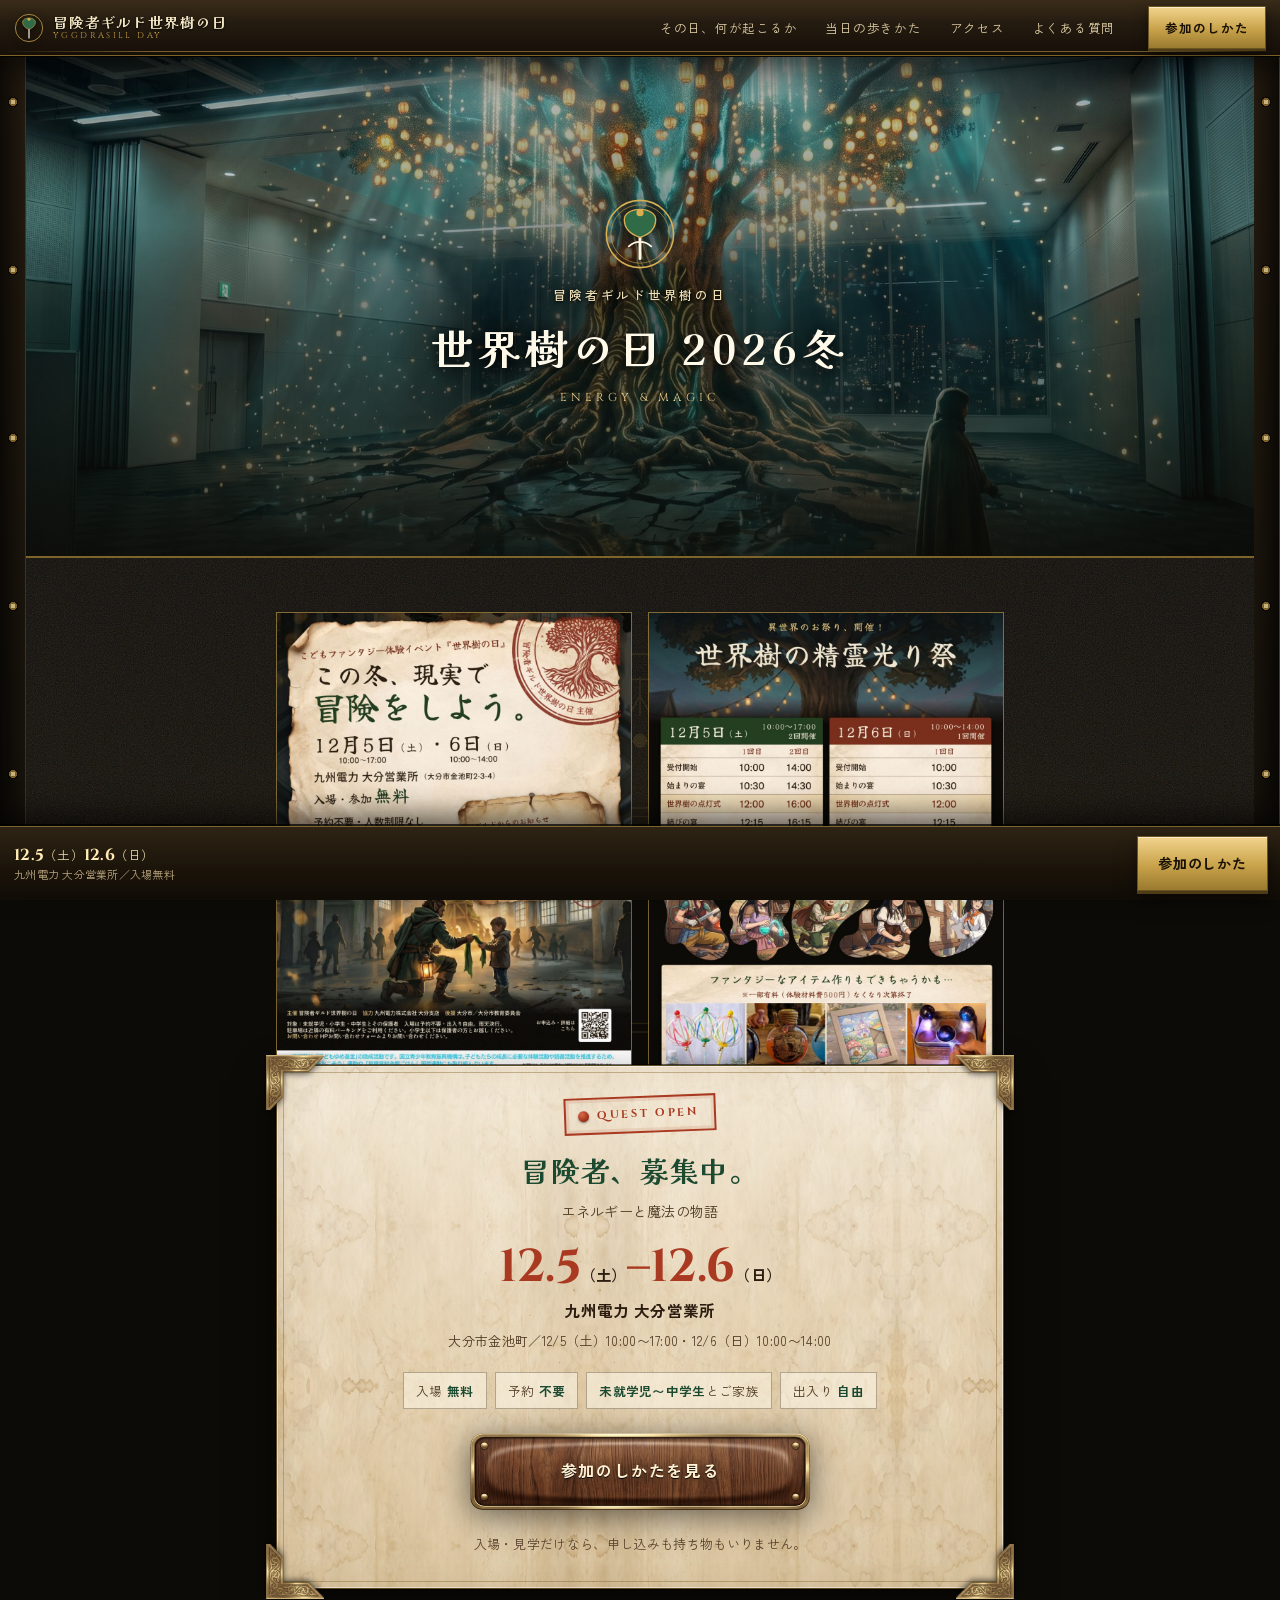
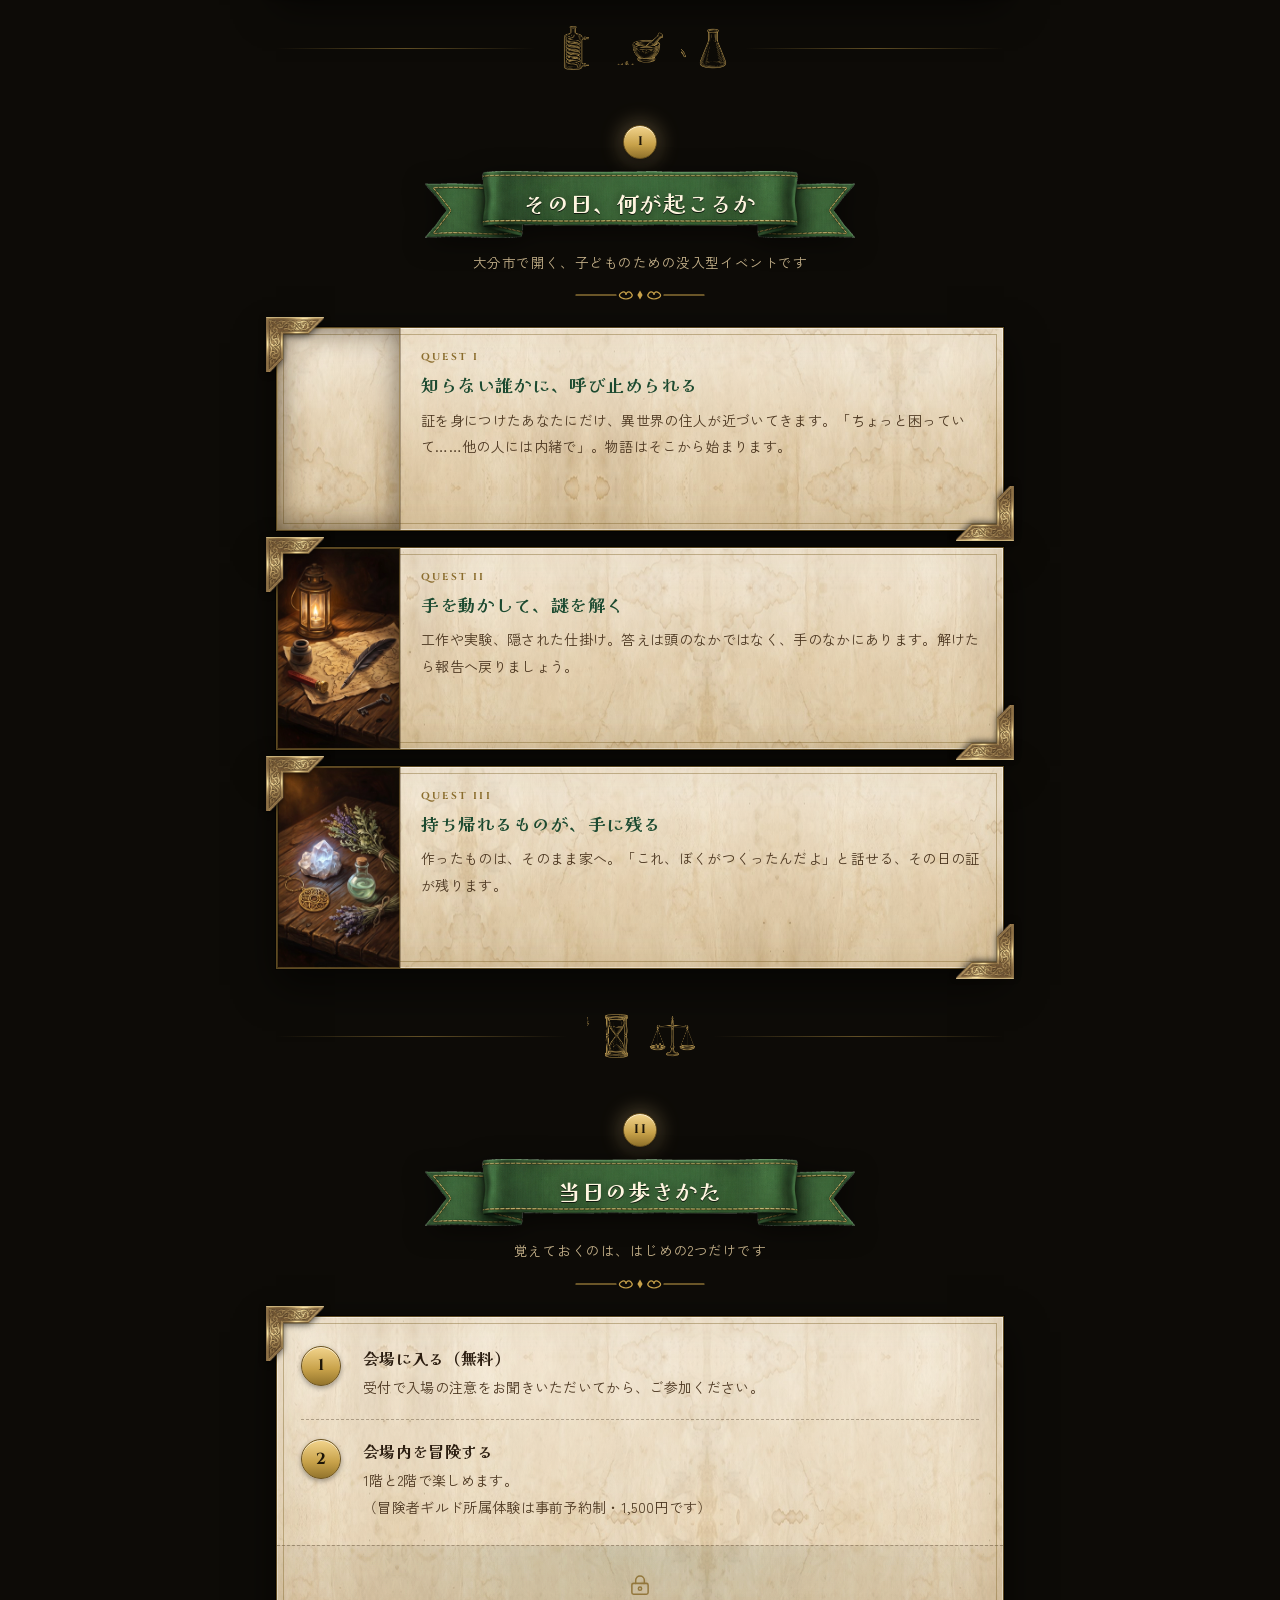
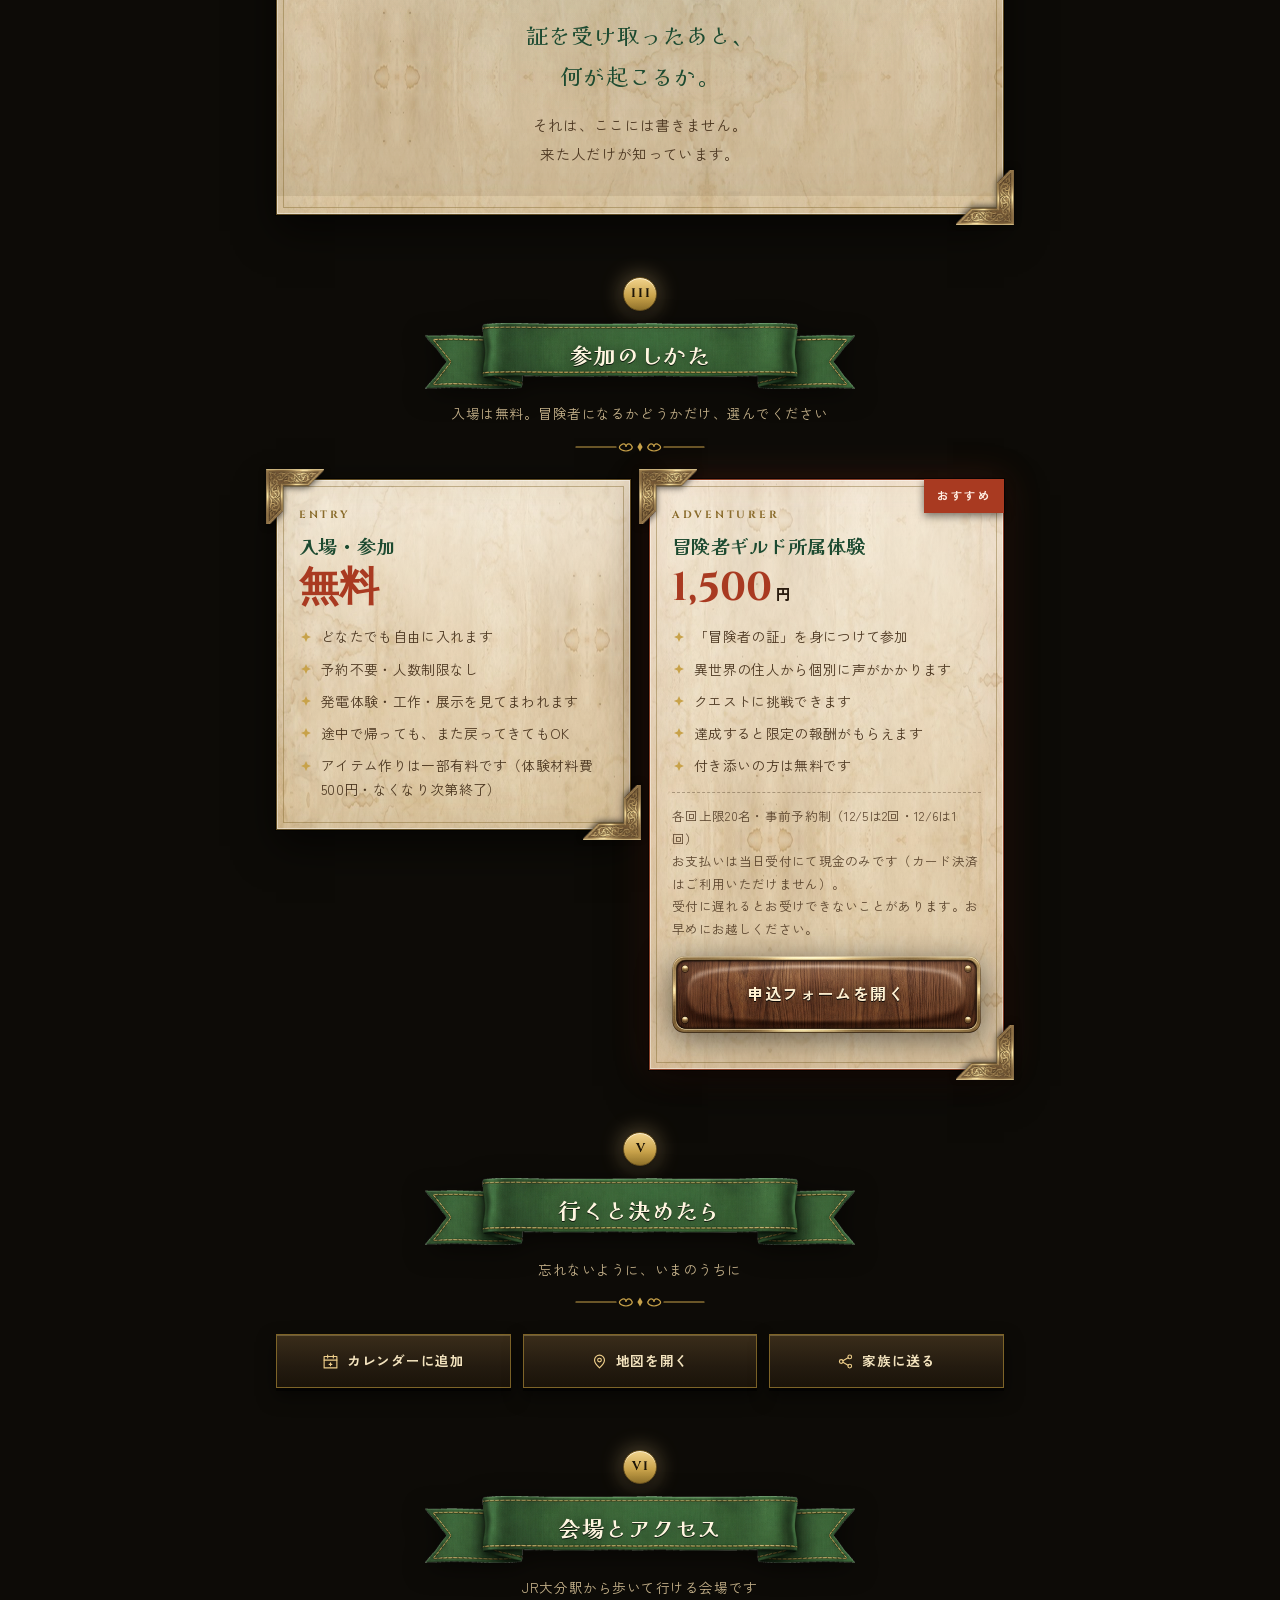
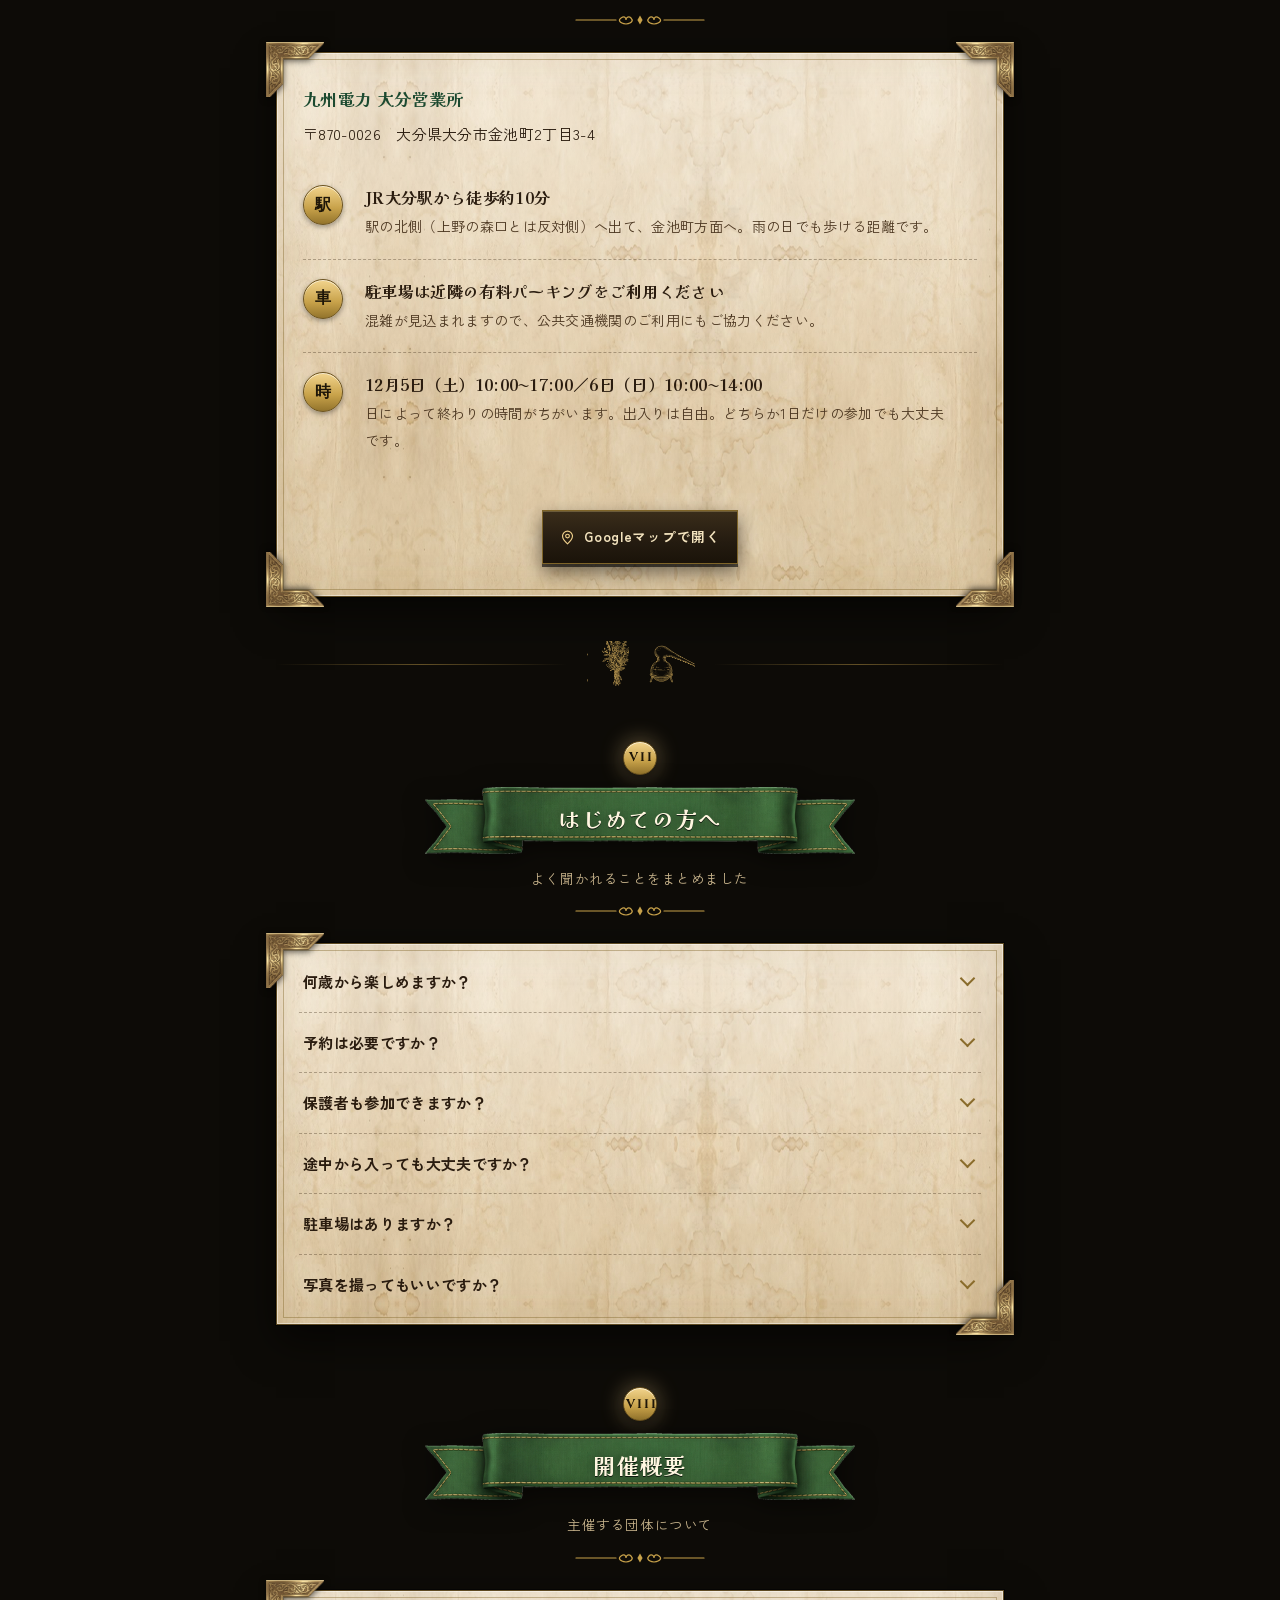
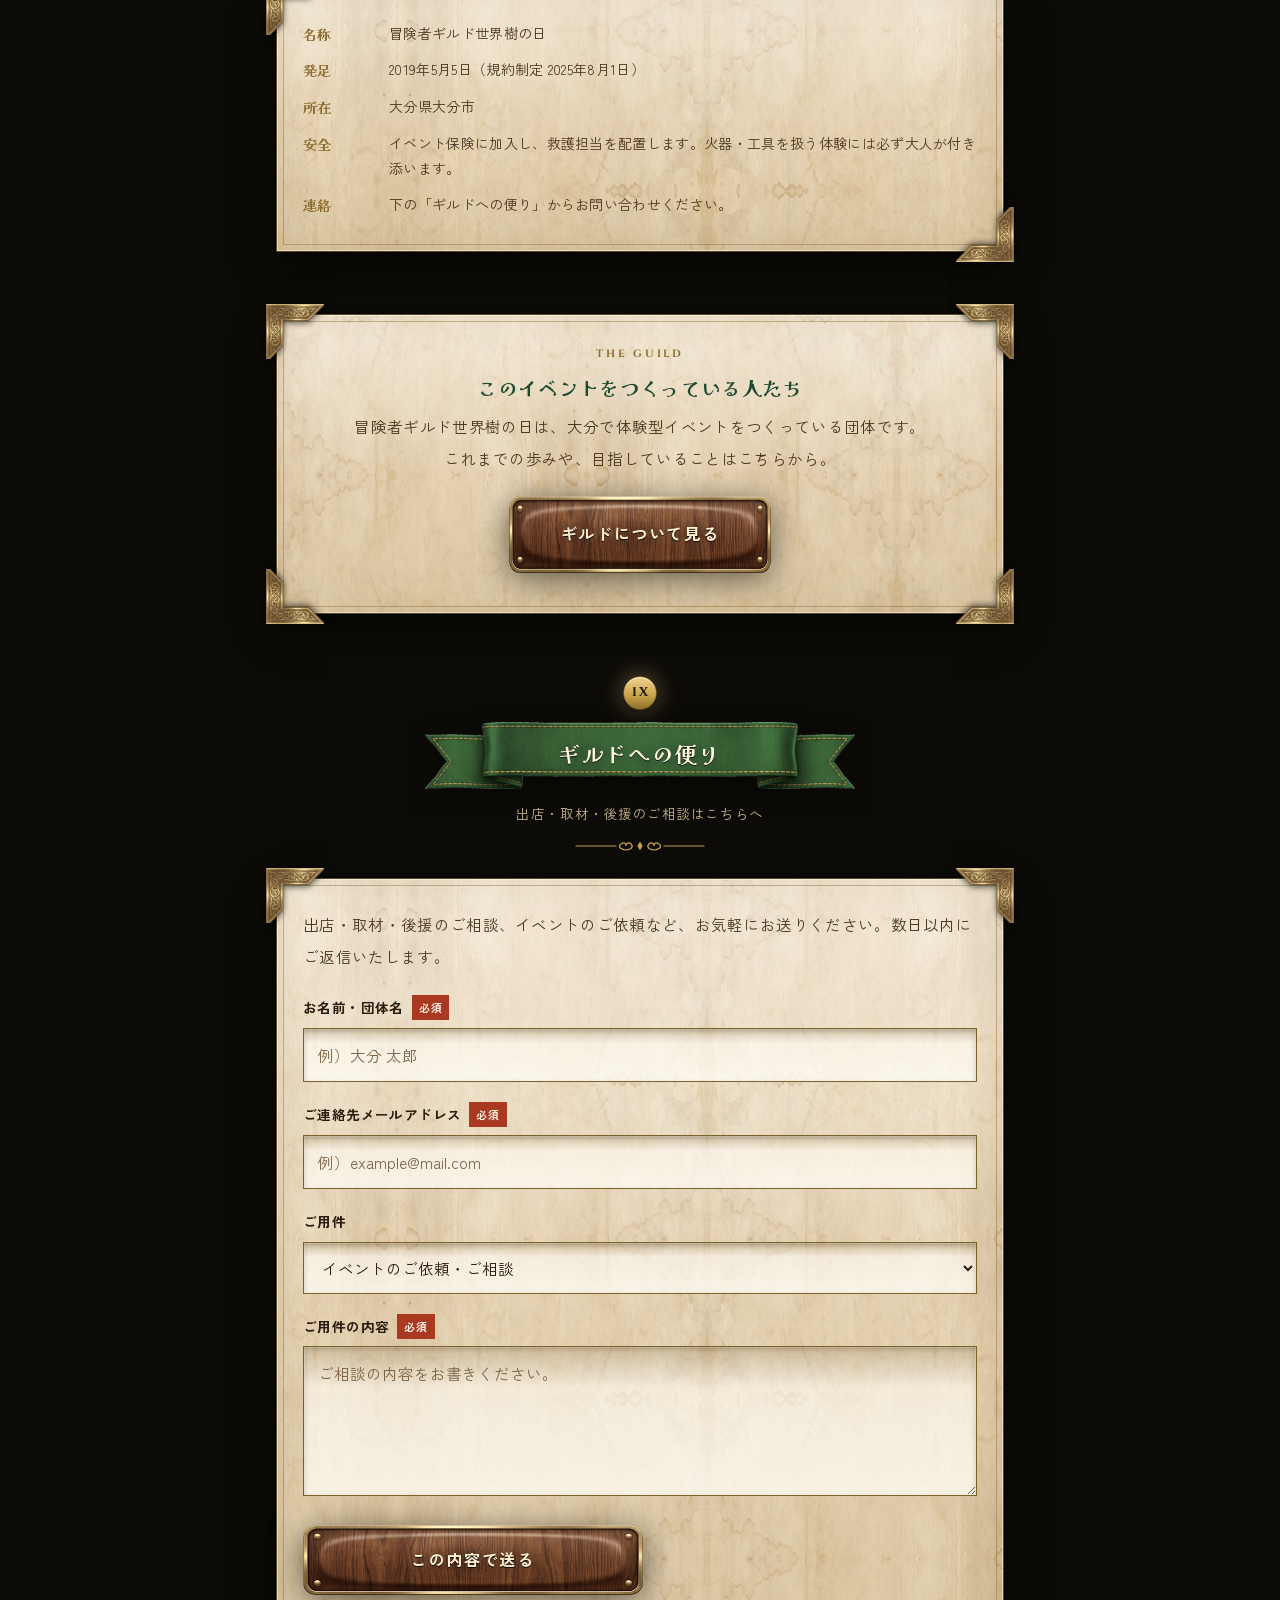
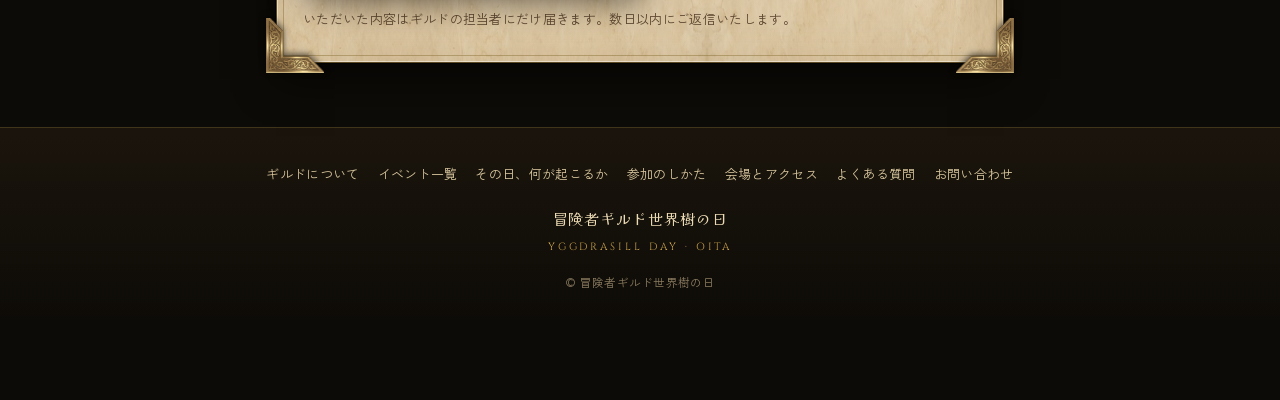
==== commit a8646ad9: "チラシをいちばん上へ（押すとPDFダウンロード）・当日の歩きかたの文言変更 Co-Authored-By: Claude Opus 5.5 <noreply@anthropic.com>" ====
--- a/2026winter/index.html
+++ b/2026winter/index.html
@@ -153,6 +153,16 @@
 
 <main id="main">
 
+<!-- ========== チラシ（いちばん上・押すとPDFをダウンロード） ========== -->
+<section id="flyer">
+  <div class="wrap">
+    <div class="flyers">
+      <a href="../assets/flyer/sekaijunohi_2026winter_flyer.pdf" download="世界樹の日2026冬_チラシ.pdf"><img src="../assets/flyer/flyer_front.jpg" width="1000" height="1416" decoding="async" fetchpriority="high" alt="世界樹の日チラシ表面。12月5日（土）10:00〜17:00、6日（日）10:00〜14:00、九州電力 大分営業所。入場・参加無料、予約不要・人数制限なし。ちびっこ冒険者募集中、1人1,500円、各回上限20名、事前予約制"></a>
+      <a href="../assets/flyer/sekaijunohi_2026winter_flyer.pdf" download="世界樹の日2026冬_チラシ.pdf"><img src="../assets/flyer/flyer_back.jpg" width="1000" height="1416" decoding="async" alt="世界樹の日チラシ裏面。世界樹の精霊光り祭の時間割。受付開始、始まりの宴、世界樹の点灯式、結びの宴。アイテム作りは一部有料（体験材料費500円）"></a>
+    </div>
+  </div>
+</section>
+
 <!-- ========== 高札 ========== -->
 <div class="wrap notice">
   <div class="panel">
@@ -255,8 +265,8 @@
     <div class="panel" style="padding:10px 24px 18px;">
       <i class="corner c-tl"></i><i class="corner c-br"></i>
       <div class="flow">
-        <div class="fstep"><div class="fno">1</div><div><h4>会場に入る（無料）</h4><p>受付で入場の手続きはありません。そのまま中へどうぞ。</p></div></div>
-        <div class="fstep"><div class="fno">2</div><div><h4>冒険者になるか、決める</h4><p>挑みたい人は、申込フォームから予約して、当日受付で「冒険者の証」を受け取ります（1,500円・各回上限20名）。見学だけでも大丈夫です。</p></div></div>
+        <div class="fstep"><div class="fno">1</div><div><h4>会場に入る（無料）</h4><p>受付で入場の注意をお聞きいただいてから、ご参加ください。</p></div></div>
+        <div class="fstep"><div class="fno">2</div><div><h4>会場内を冒険する</h4><p>1階と2階で楽しめます。<br>（冒険者ギルド所属体験は事前予約制・1,500円です）</p></div></div>
       </div>
       <div class="veil">
         <p class="k">証を受け取ったあと、<br>何が起こるか。</p>
@@ -306,23 +316,6 @@
         <p style="margin-top:16px;"><a class="btn wide" href="https://docs.google.com/forms/d/e/1FAIpQLSfEXbRWKgXOndKMAuvyQo4UtvlKozK1op5o9RUgteALGmTttQ/viewform" target="_blank" rel="noopener">申込フォームを開く</a></p>
       </div>
     </div>
-  </div>
-</section>
-
-<!-- ========== チラシ ========== -->
-<section id="flyer">
-  <div class="wrap">
-    <div class="chead">
-      <div class="rn">IV</div>
-      <h2>チラシ</h2>
-      <p class="lead">画像を押すと、印刷用のPDFが開きます</p>
-      <div class="dash"></div>
-    </div>
-    <div class="flyers">
-      <a href="../assets/flyer/sekaijunohi_2026winter_flyer.pdf" target="_blank" rel="noopener"><img src="../assets/flyer/flyer_front.jpg" width="1000" height="1416" loading="lazy" decoding="async" alt="世界樹の日チラシ表面。12月5日（土）10:00〜17:00、6日（日）10:00〜14:00、九州電力 大分営業所。入場・参加無料、予約不要・人数制限なし。ちびっこ冒険者募集中、1人1,500円、各回上限20名、事前予約制"></a>
-      <a href="../assets/flyer/sekaijunohi_2026winter_flyer.pdf" target="_blank" rel="noopener"><img src="../assets/flyer/flyer_back.jpg" width="1000" height="1416" loading="lazy" decoding="async" alt="世界樹の日チラシ裏面。世界樹の精霊光り祭の時間割。受付開始、始まりの宴、世界樹の点灯式、結びの宴。アイテム作りは一部有料（体験材料費500円）"></a>
-    </div>
-    <p style="margin-top:18px;text-align:center;"><a class="tool" href="../assets/flyer/sekaijunohi_2026winter_flyer.pdf" target="_blank" rel="noopener">チラシのPDFを開く</a></p>
   </div>
 </section>
 
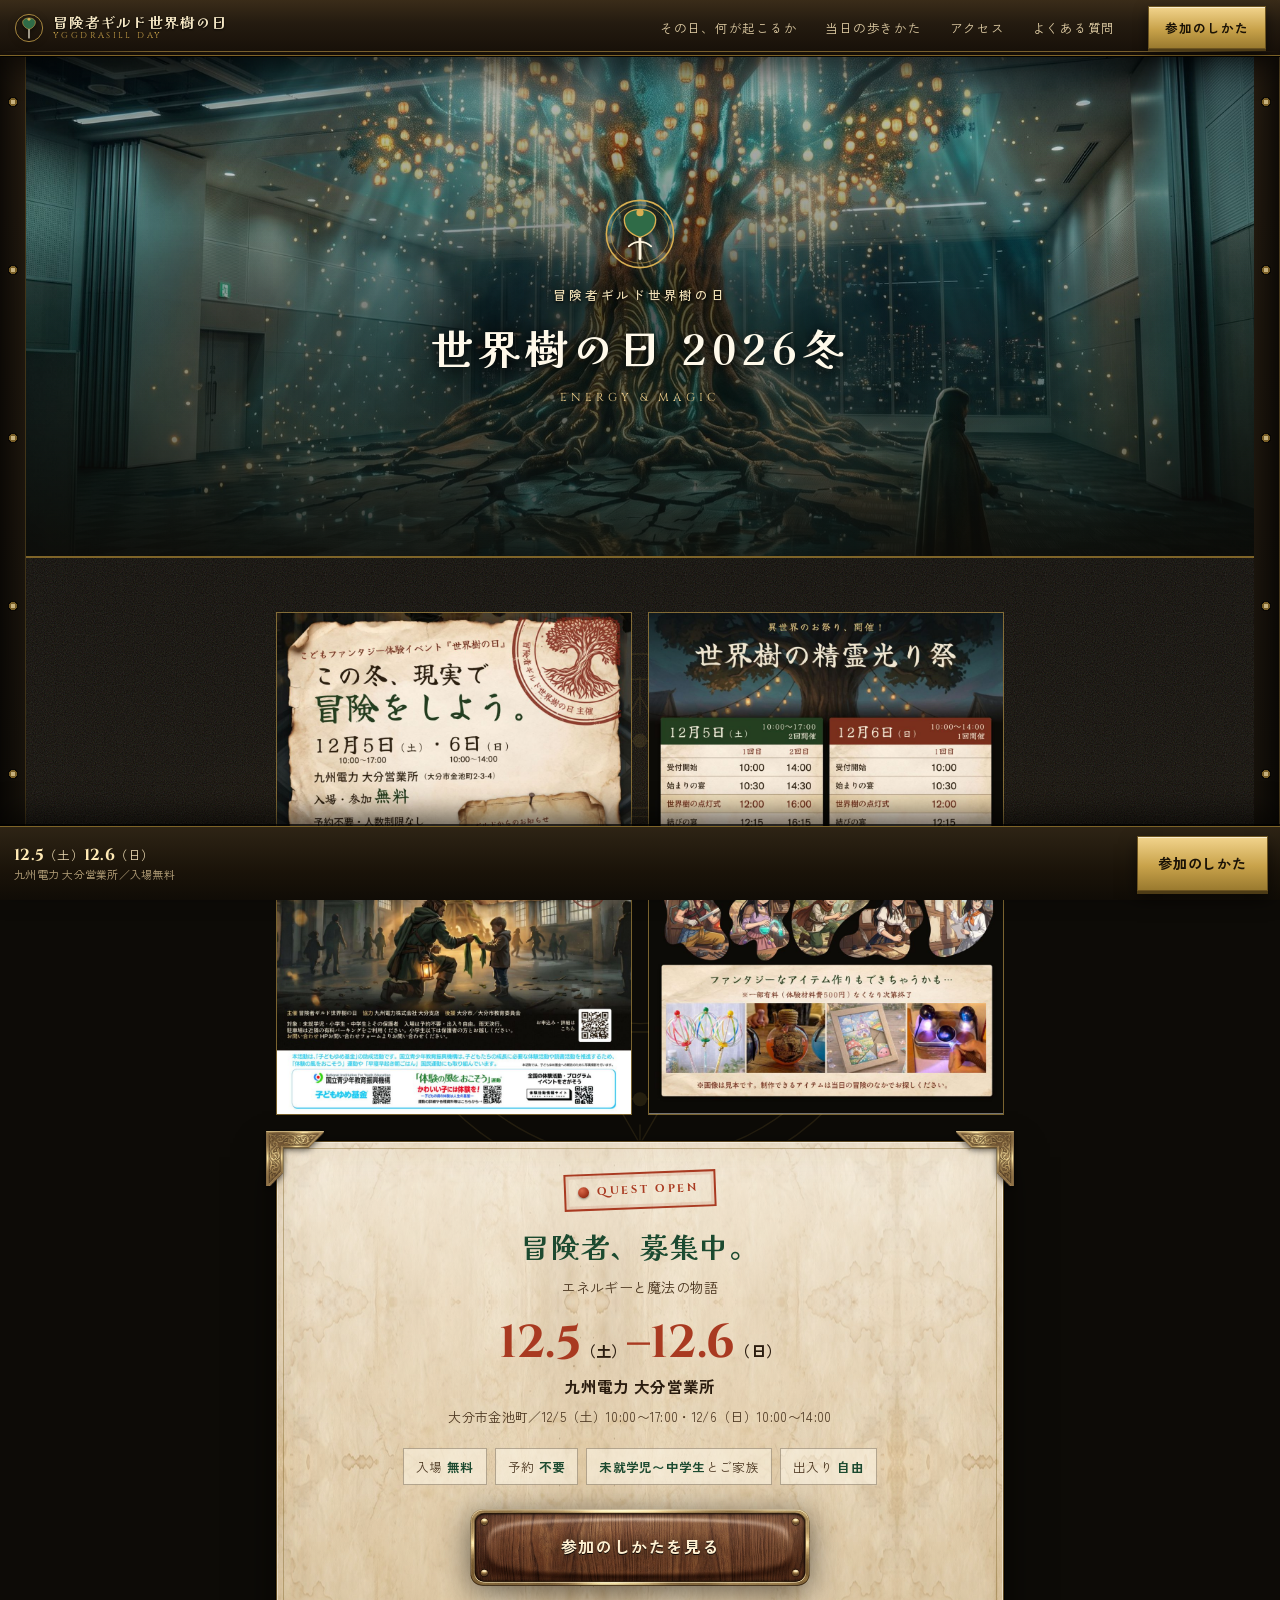
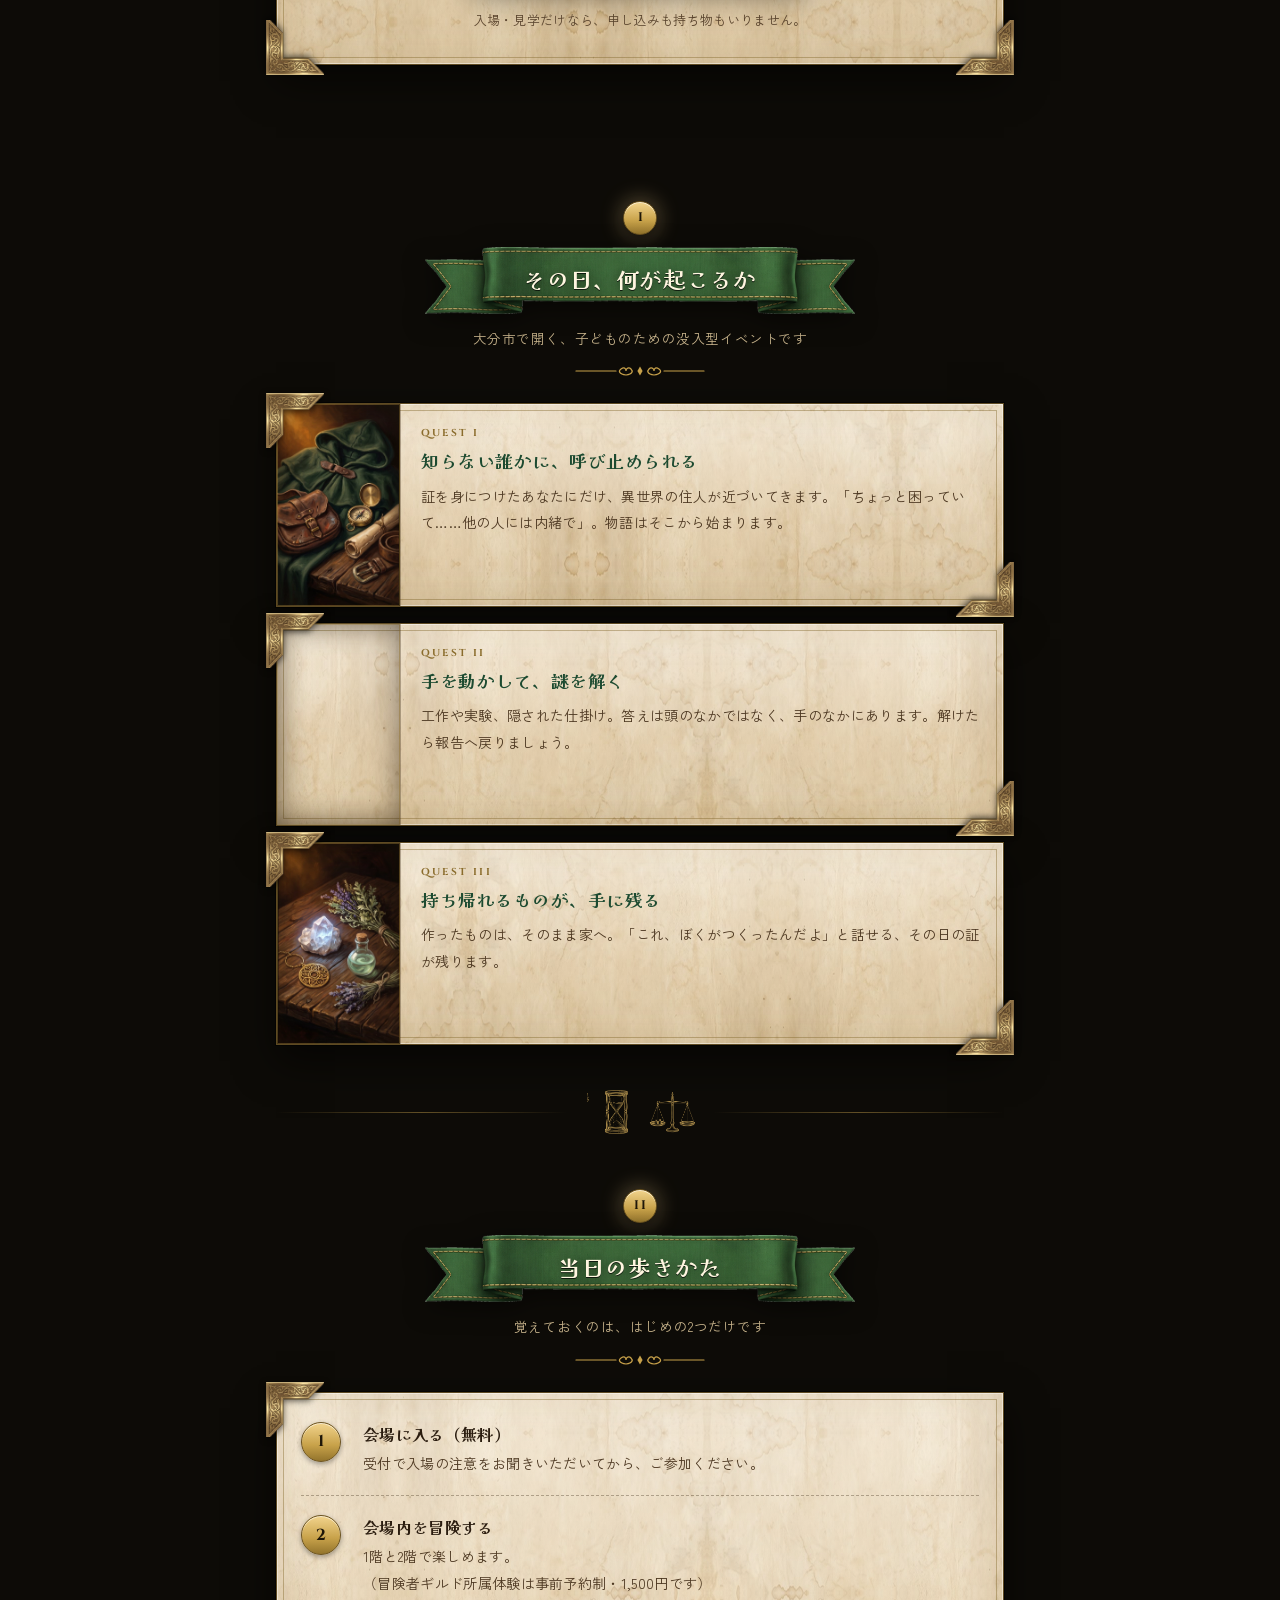
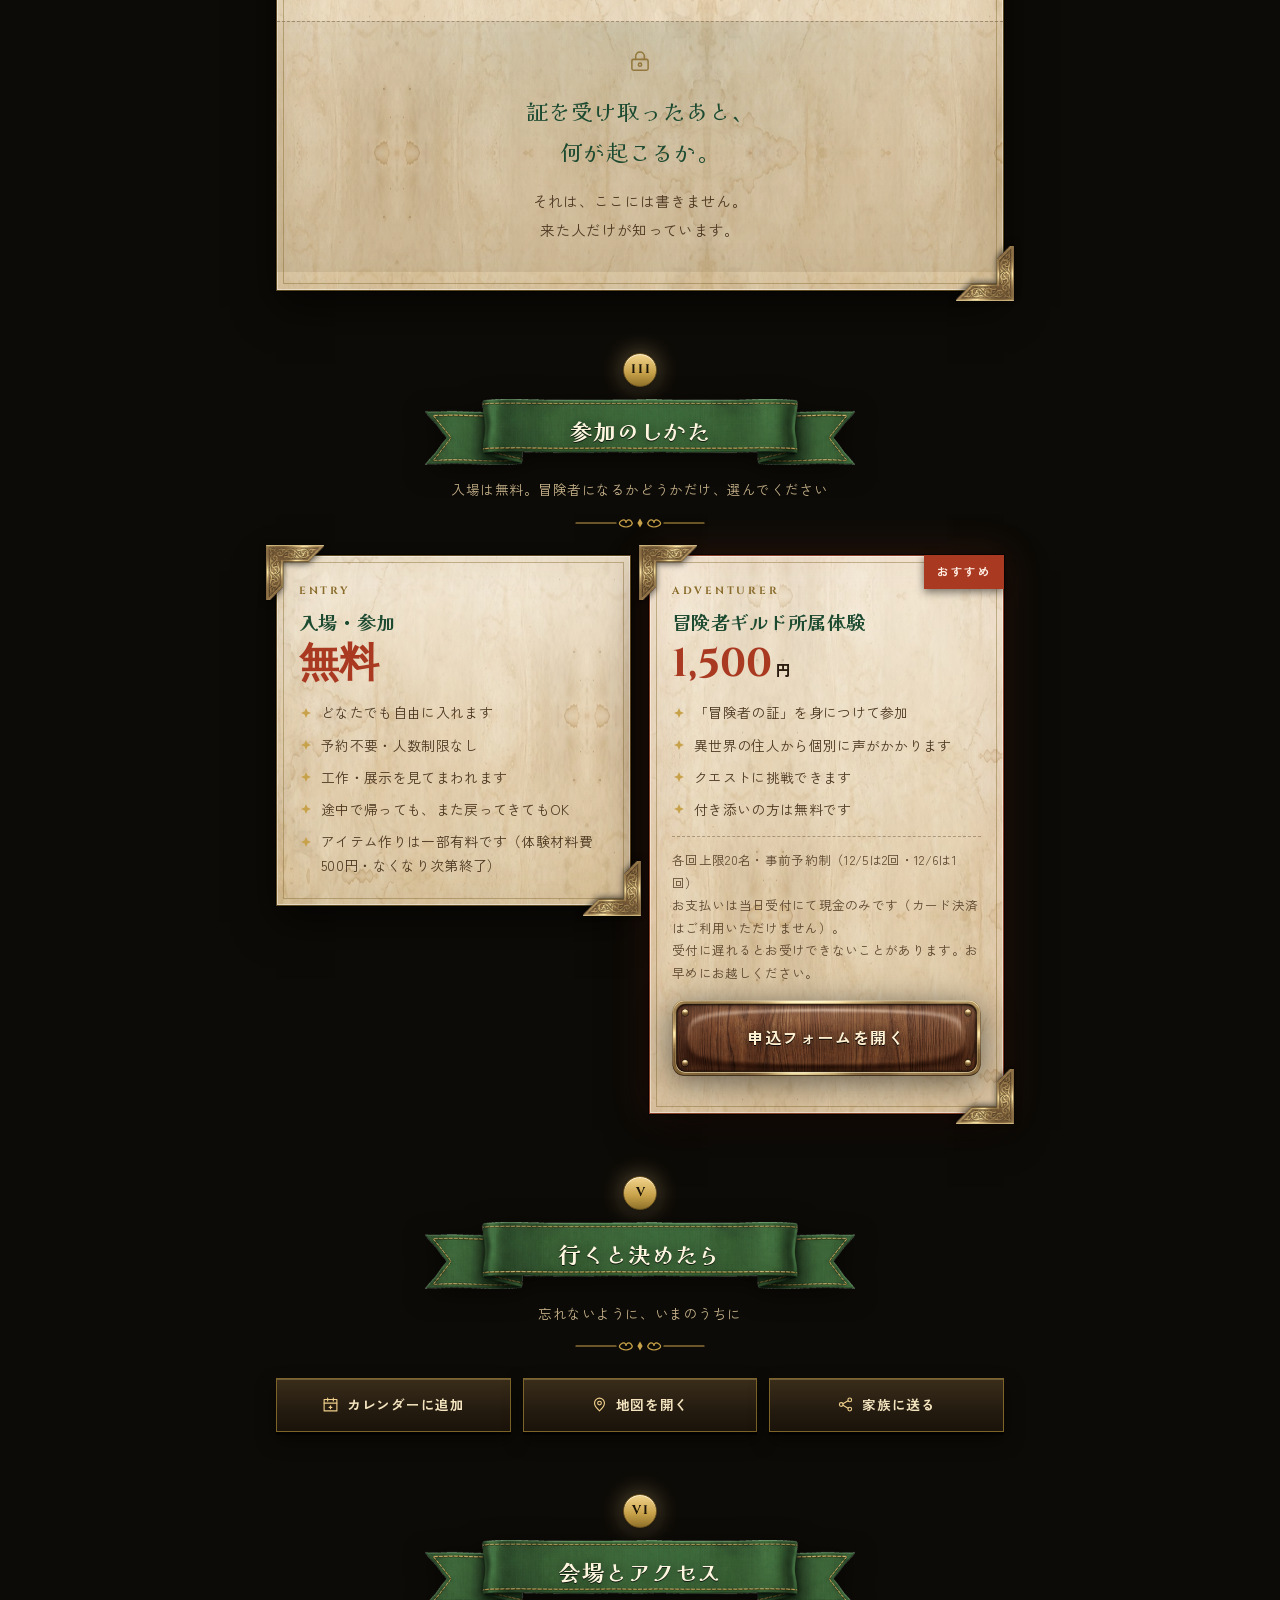
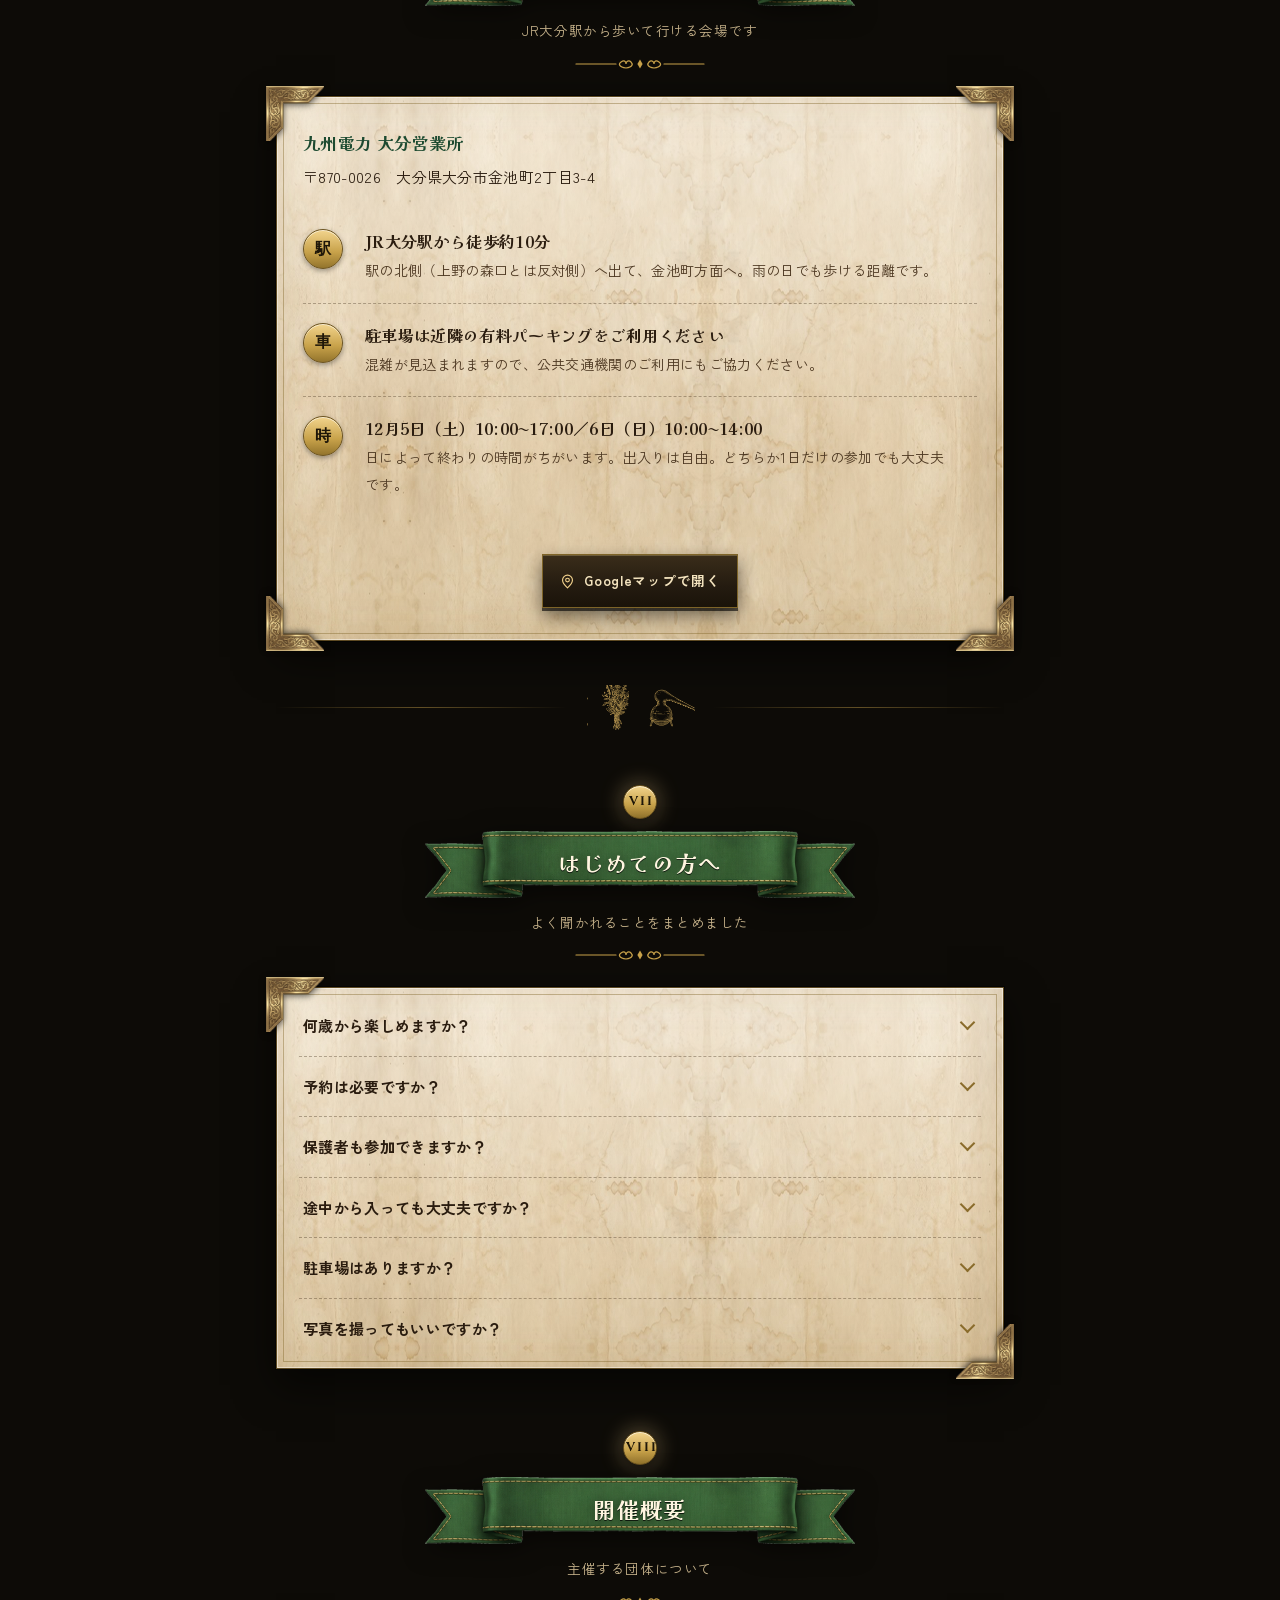
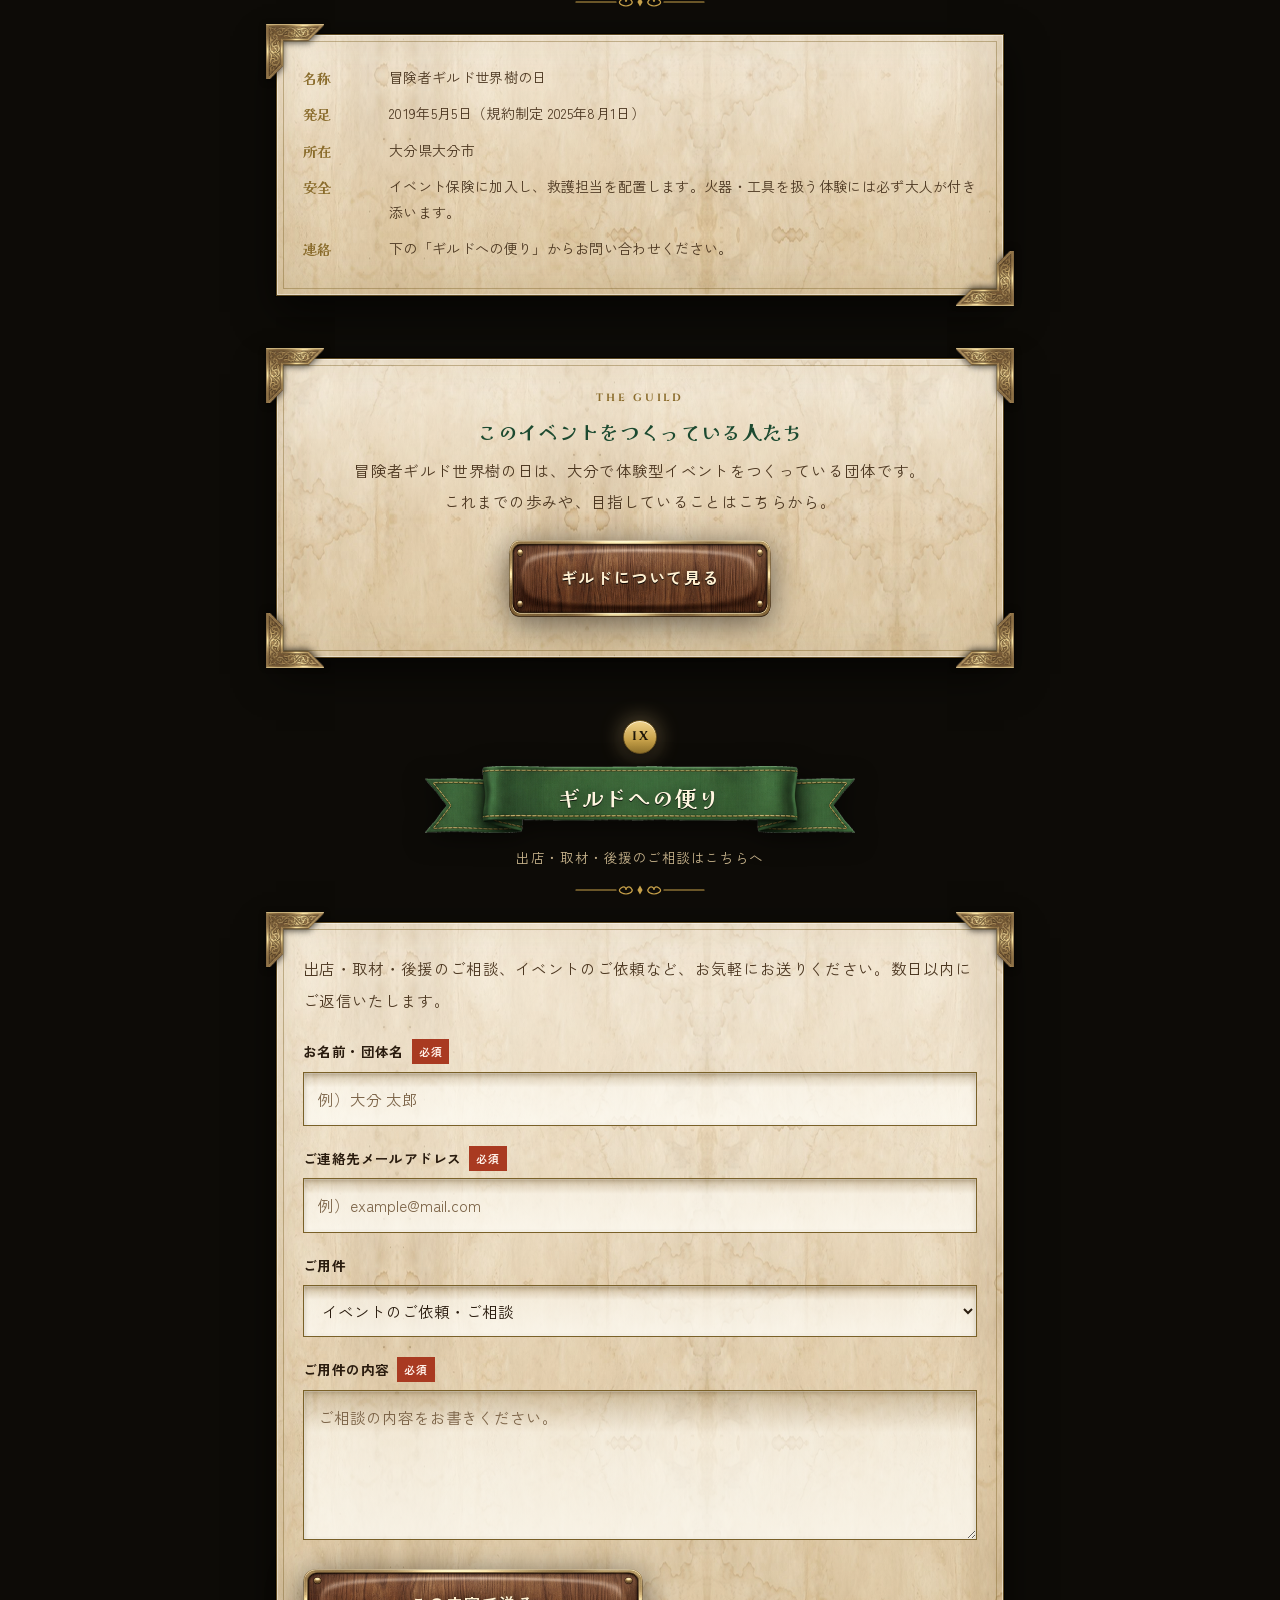
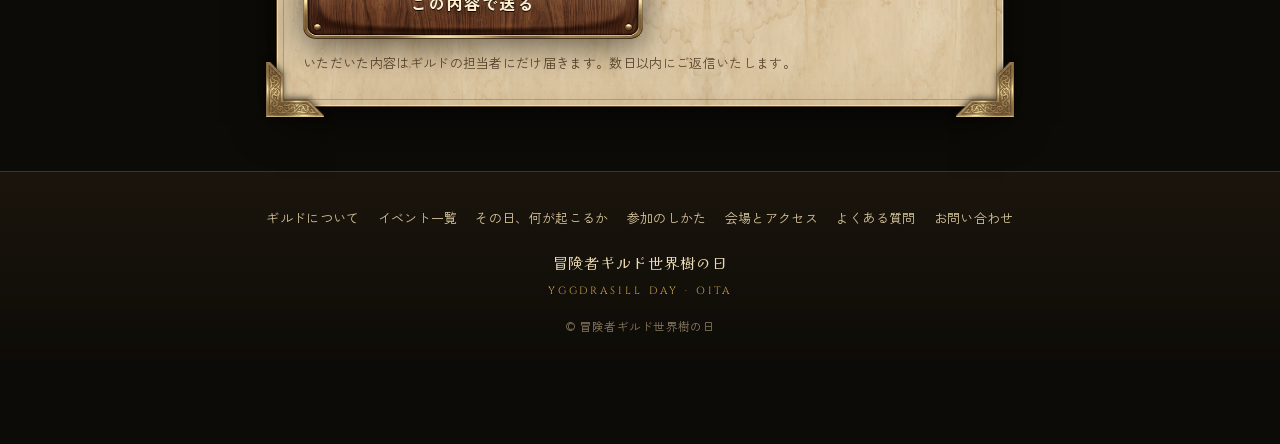
==== commit 3e2063d4: "チラシと高札の重なりを解消・発電体験と限定報酬の文を削除 Co-Authored-By: Claude Opus 5.5 <noreply@anthropic.com>" ====
--- a/2026winter/index.html
+++ b/2026winter/index.html
@@ -154,7 +154,7 @@
 <main id="main">
 
 <!-- ========== チラシ（いちばん上・押すとPDFをダウンロード） ========== -->
-<section id="flyer">
+<section id="flyer" style="padding-bottom:84px;">
   <div class="wrap">
     <div class="flyers">
       <a href="../assets/flyer/sekaijunohi_2026winter_flyer.pdf" download="世界樹の日2026冬_チラシ.pdf"><img src="../assets/flyer/flyer_front.jpg" width="1000" height="1416" decoding="async" fetchpriority="high" alt="世界樹の日チラシ表面。12月5日（土）10:00〜17:00、6日（日）10:00〜14:00、九州電力 大分営業所。入場・参加無料、予約不要・人数制限なし。ちびっこ冒険者募集中、1人1,500円、各回上限20名、事前予約制"></a>
@@ -294,7 +294,7 @@
         <ul>
           <li>どなたでも自由に入れます</li>
           <li>予約不要・人数制限なし</li>
-          <li>発電体験・工作・展示を見てまわれます</li>
+          <li>工作・展示を見てまわれます</li>
           <li>途中で帰っても、また戻ってきてもOK</li>
           <li>アイテム作りは一部有料です（体験材料費 500円・なくなり次第終了）</li>
         </ul>
@@ -309,7 +309,6 @@
           <li>「冒険者の証」を身につけて参加</li>
           <li>異世界の住人から個別に声がかかります</li>
           <li>クエストに挑戦できます</li>
-          <li>達成すると限定の報酬がもらえます</li>
           <li>付き添いの方は無料です</li>
         </ul>
         <div class="limited">各回上限20名・事前予約制（12/5は2回・12/6は1回）<br>お支払いは当日受付にて現金のみです（カード決済はご利用いただけません）。<br>受付に遅れるとお受けできないことがあります。お早めにお越しください。</div>
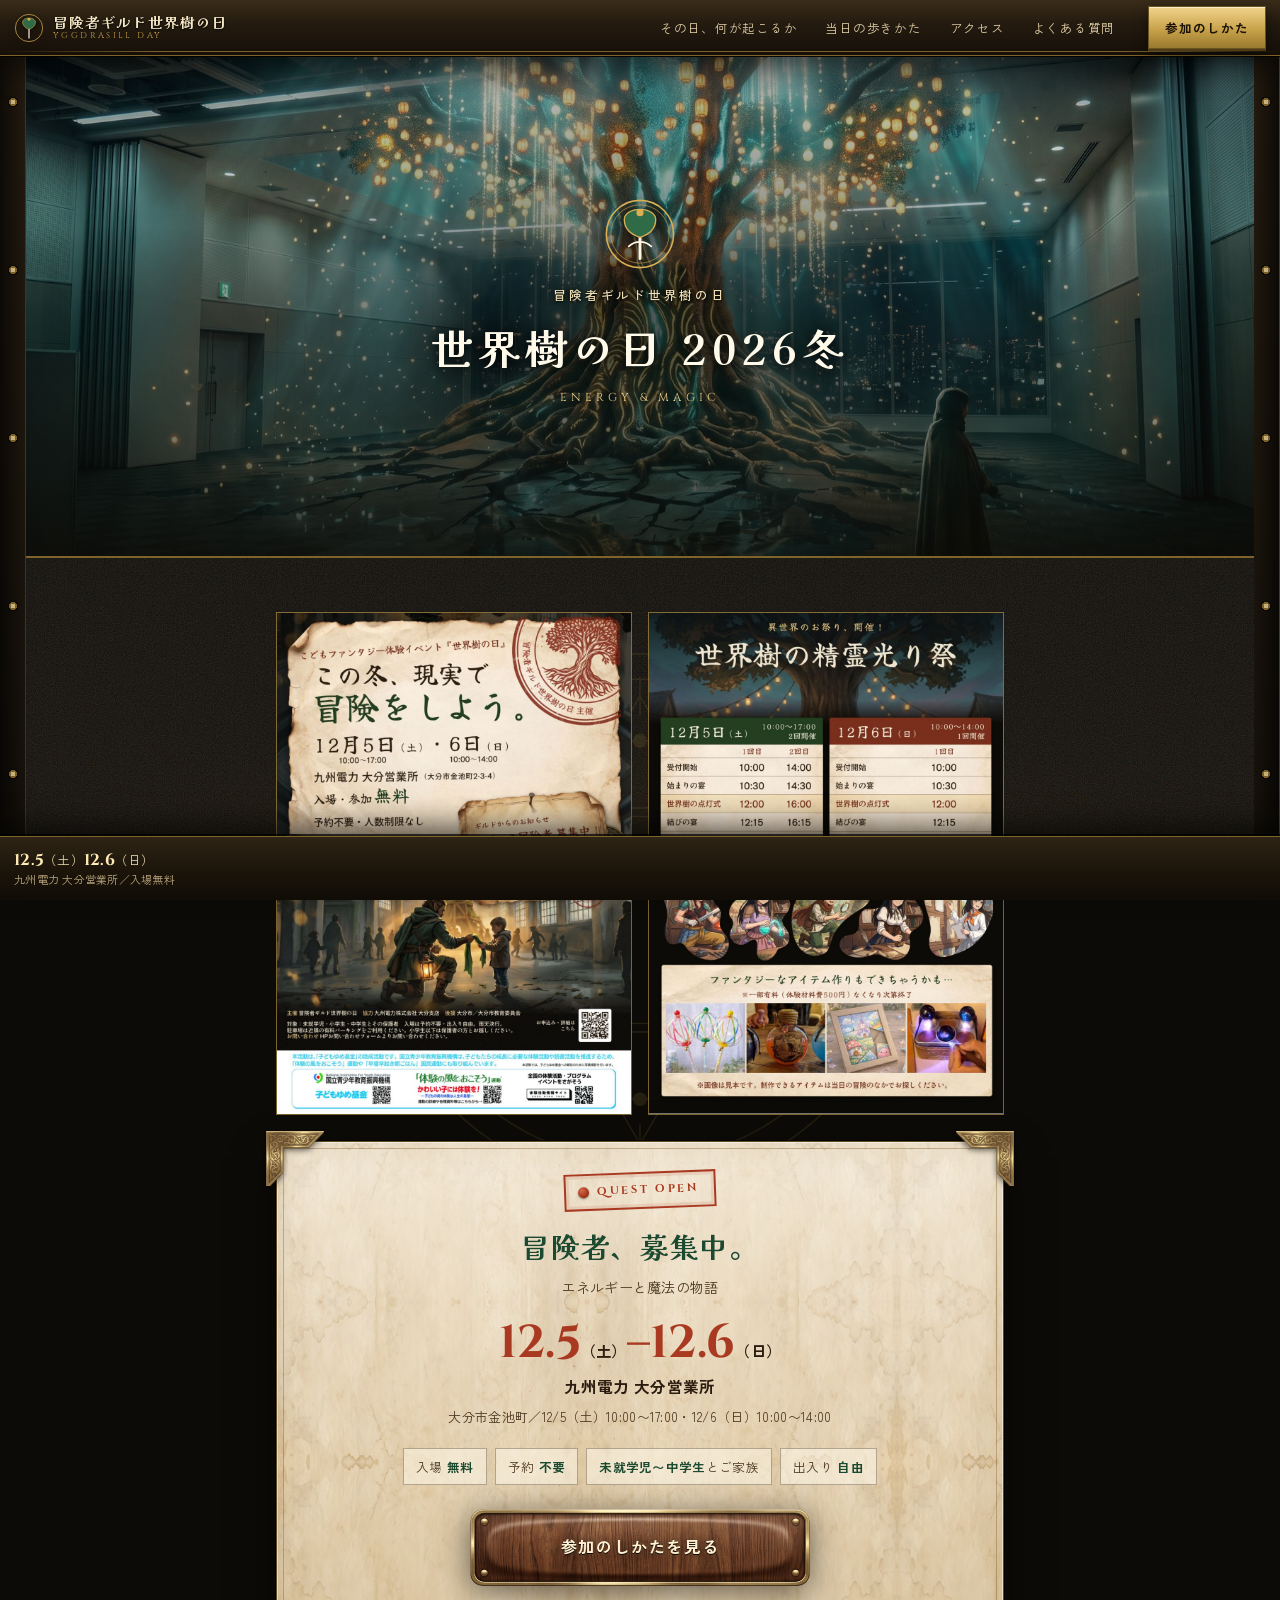
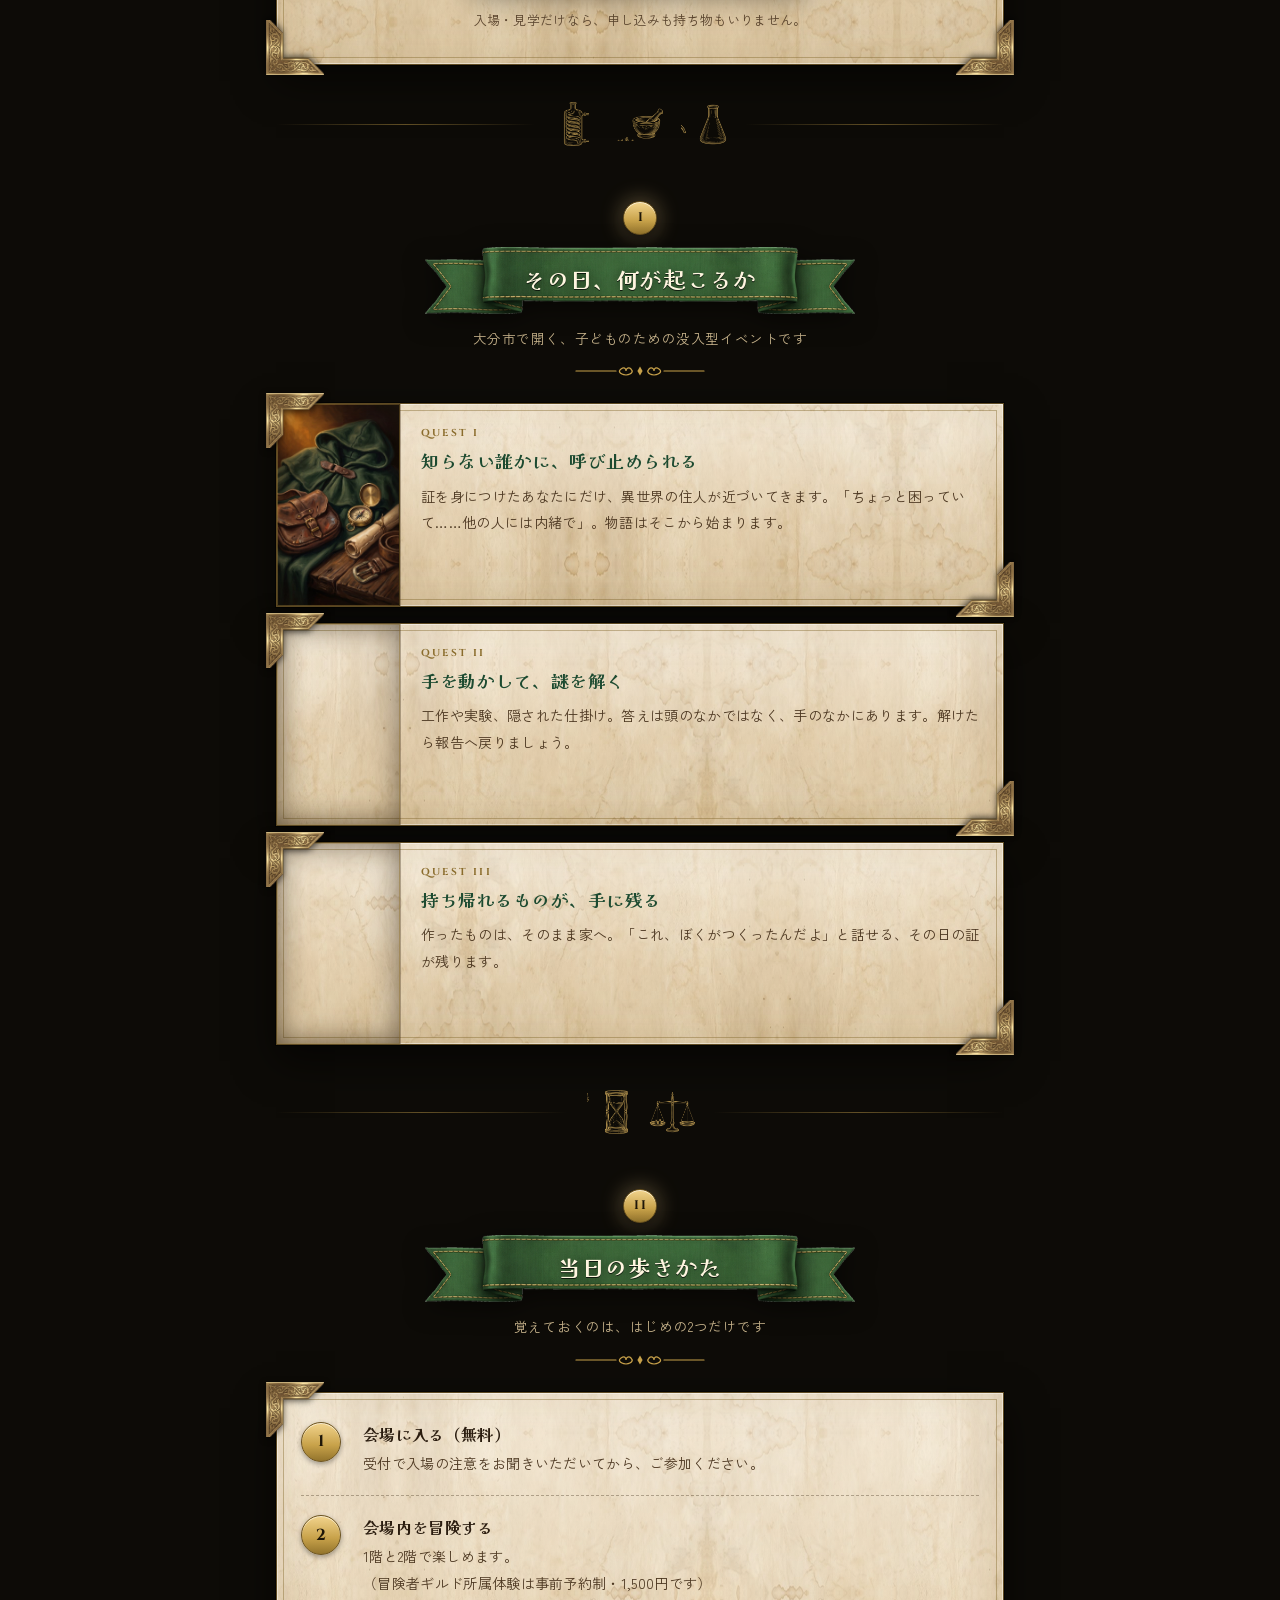
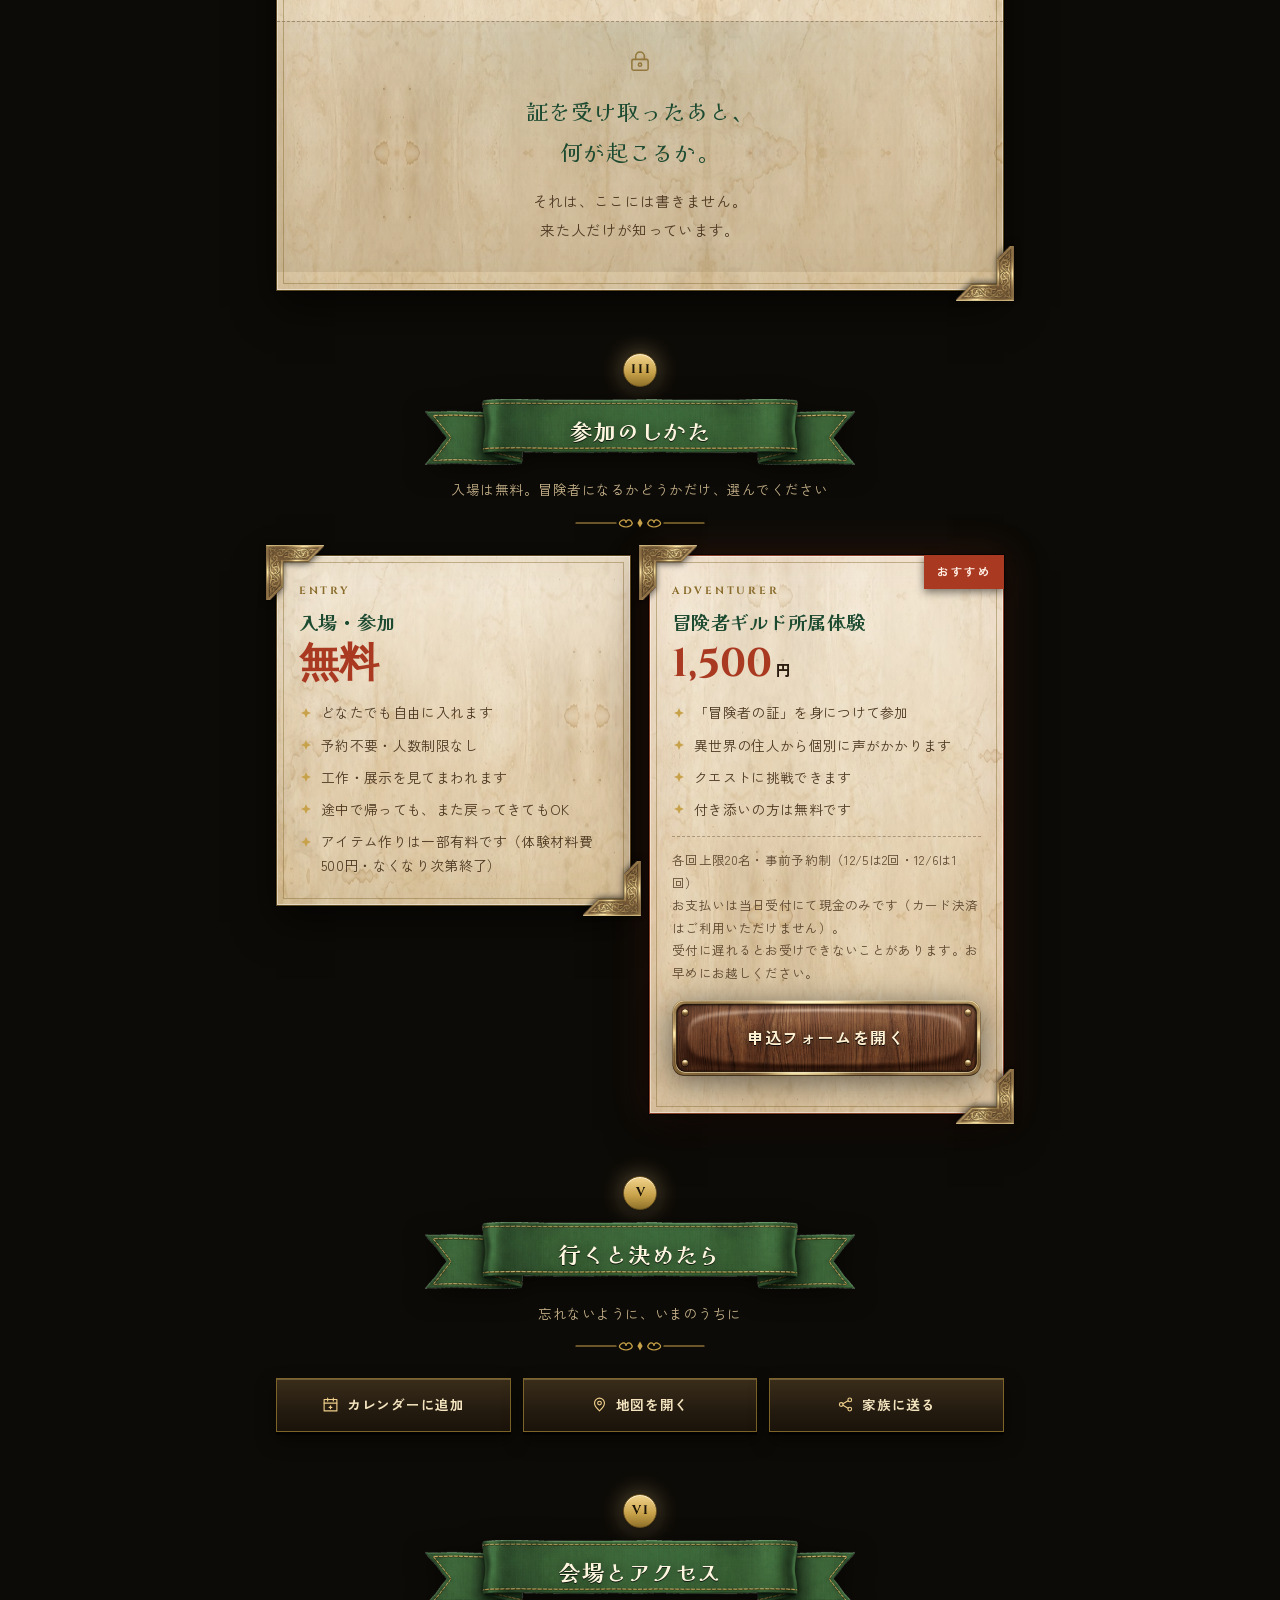
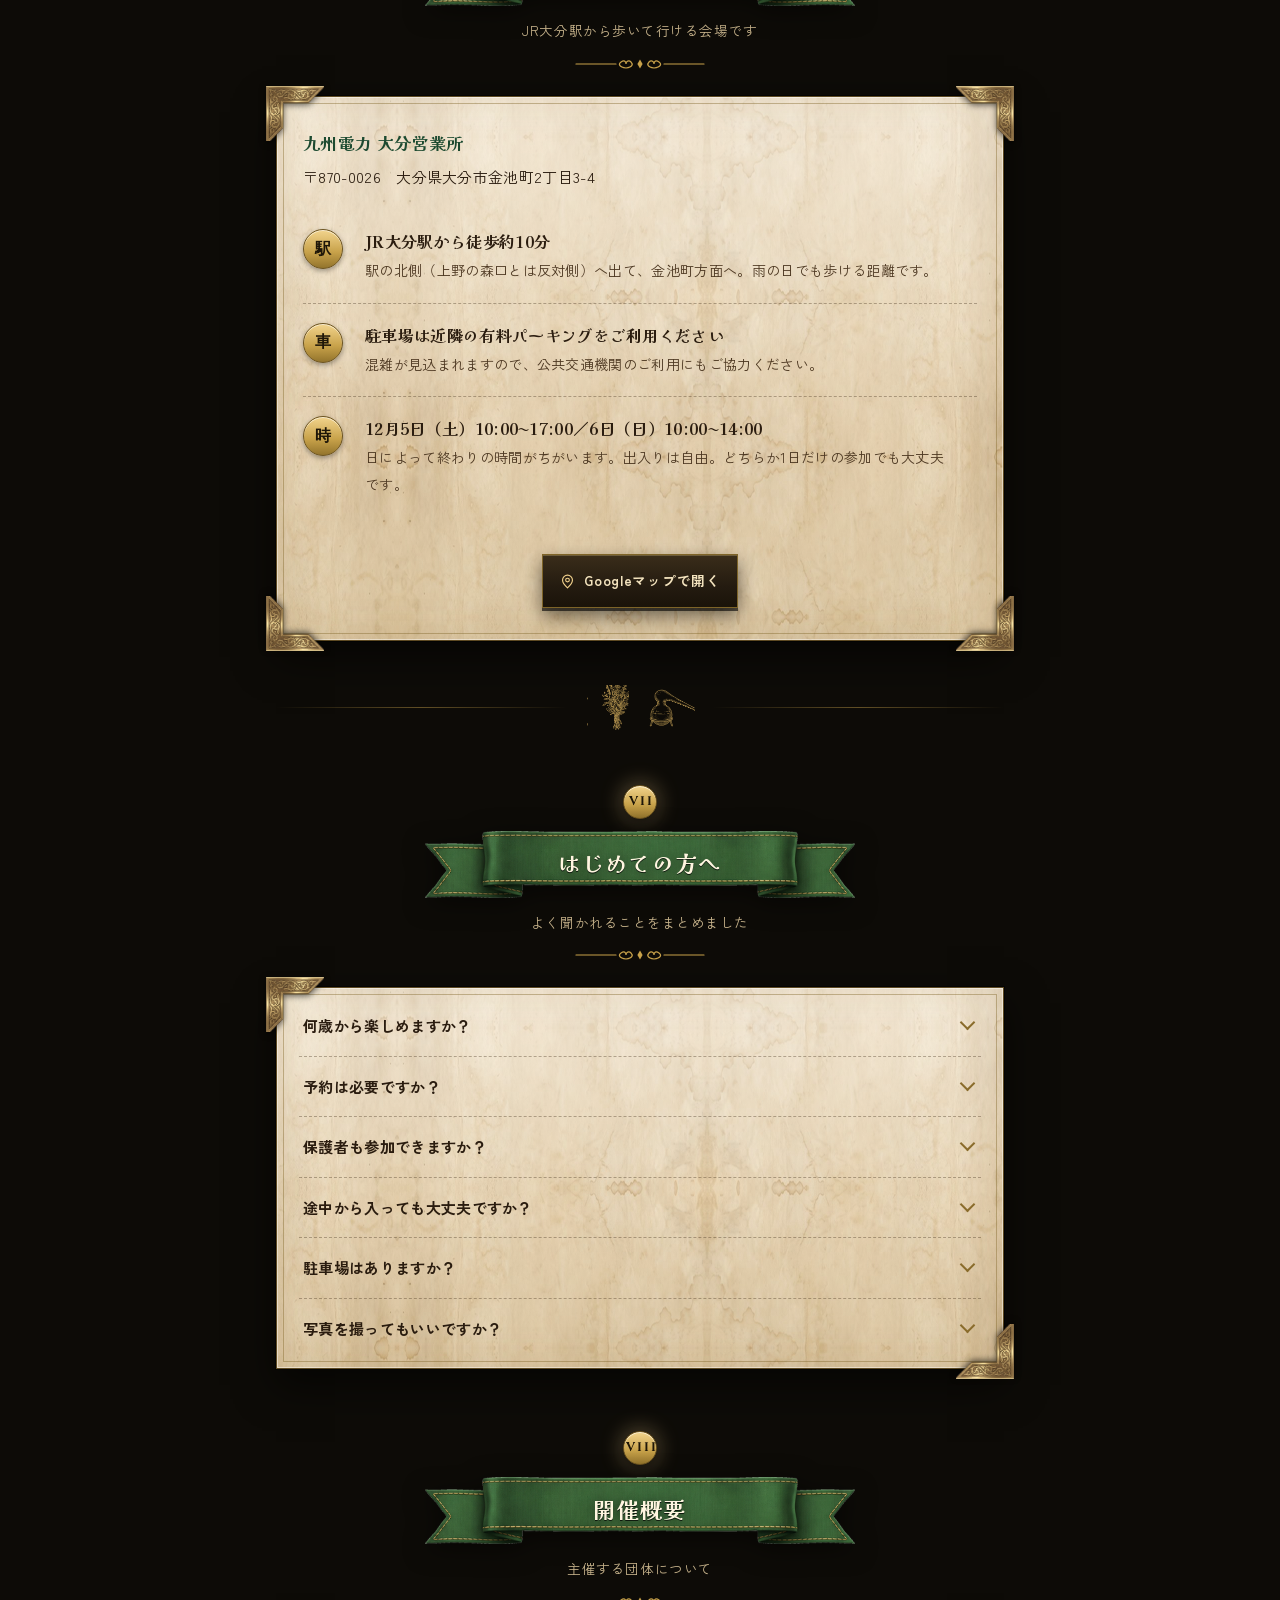
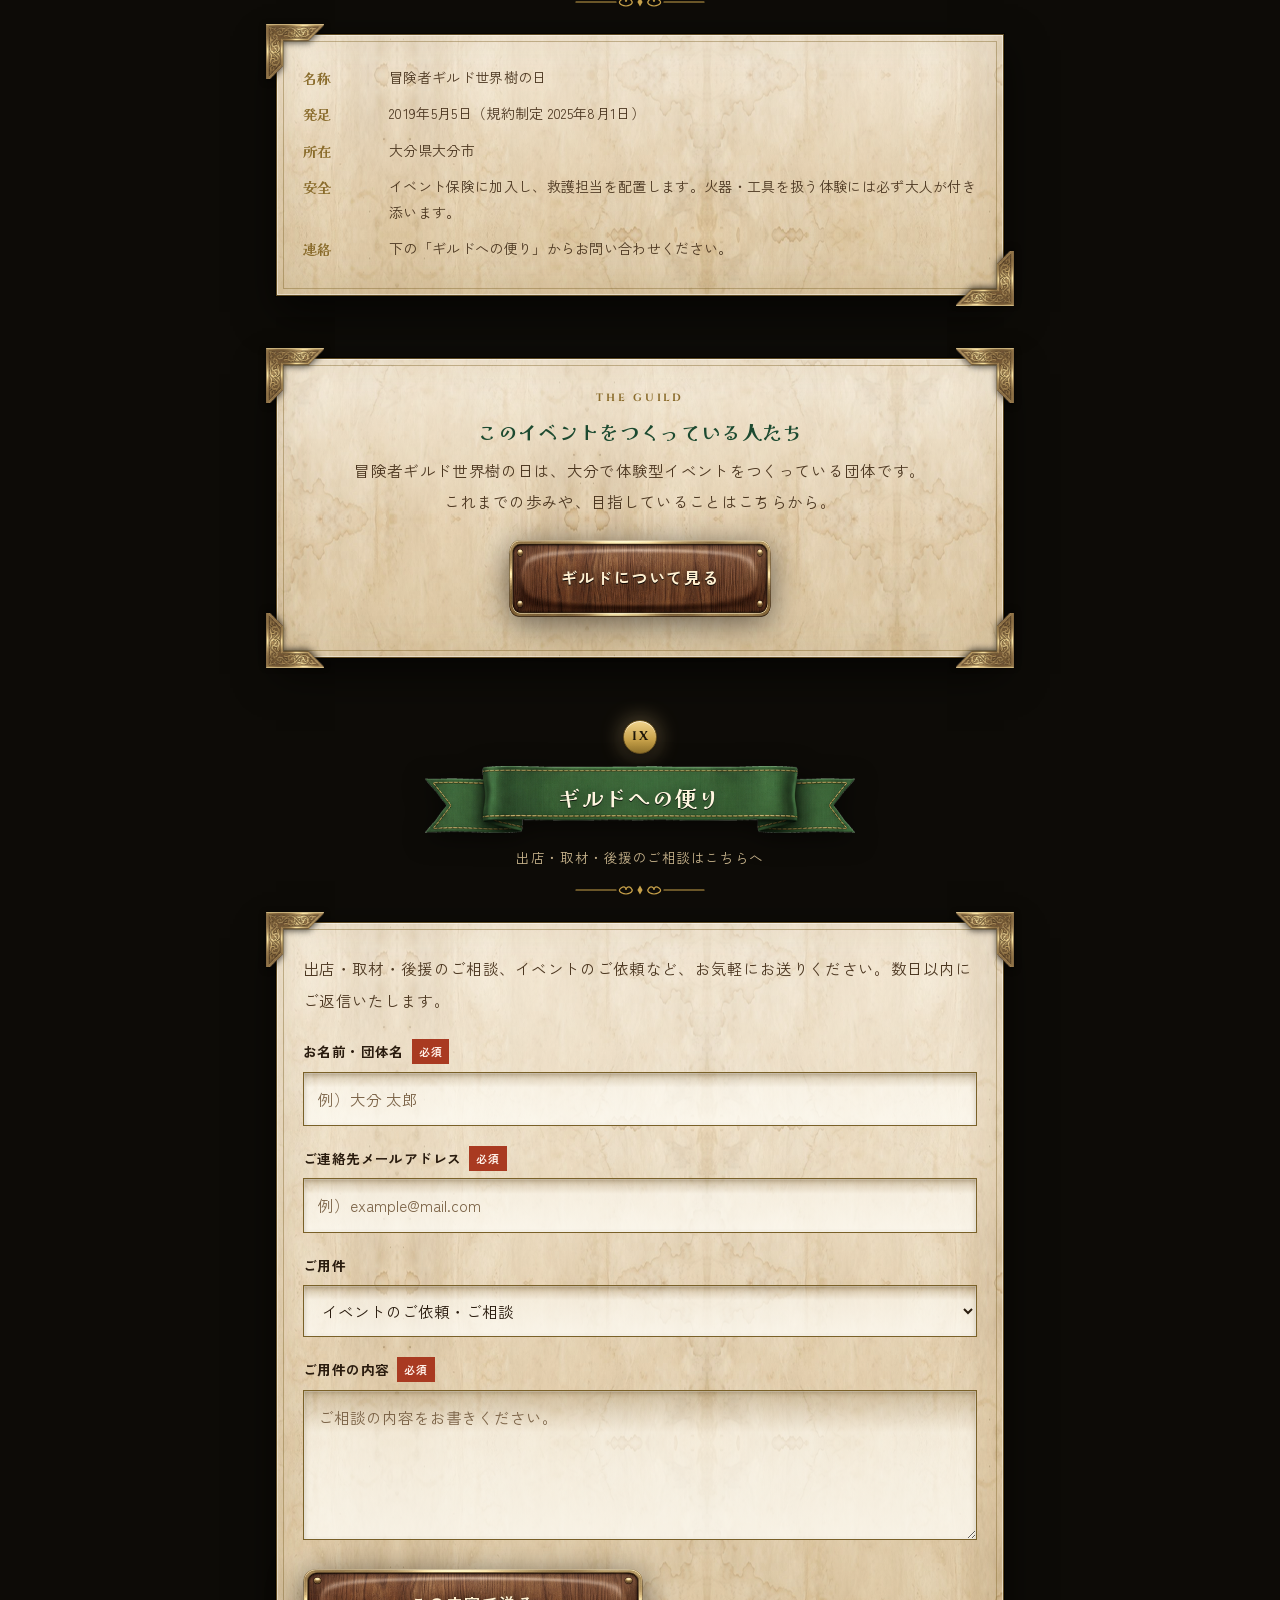
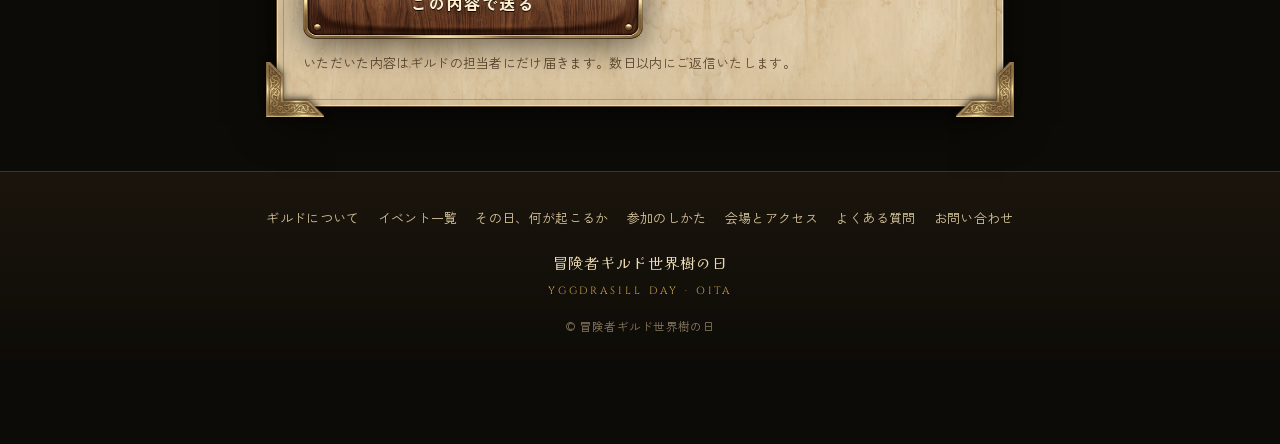
==== commit 1f8df3c2: "下の固定バーの「参加のしかた」ボタンを削除 Co-Authored-By: Claude Opus 5.5 <noreply@anthropic.com>" ====
--- a/2026winter/index.html
+++ b/2026winter/index.html
@@ -522,7 +522,6 @@
 
 <div class="dock">
   <span class="d1"><b>12.5</b>（土）<b>12.6</b>（日）<small>九州電力 大分営業所／入場無料</small></span>
-  <a class="go" href="#plans">参加のしかた</a>
 </div>
 
 <script src="../assets/site.js" defer></script>
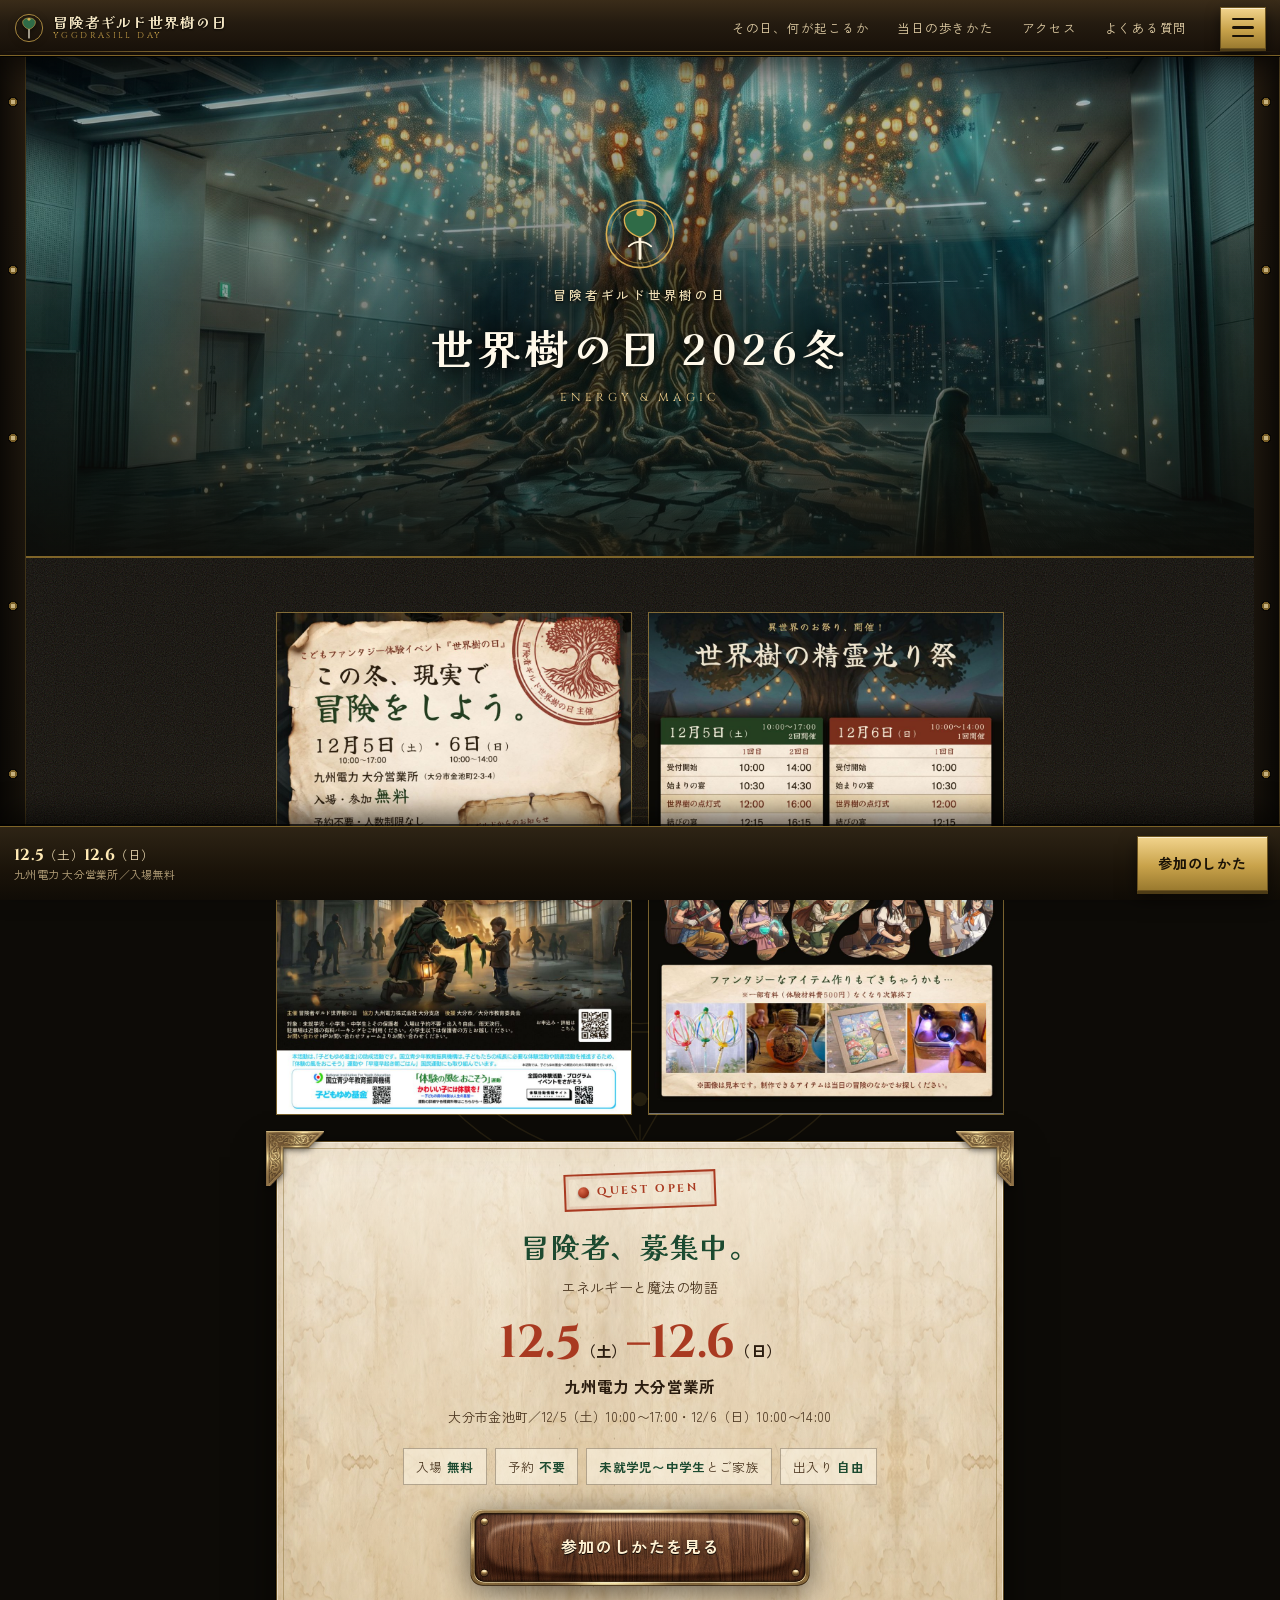
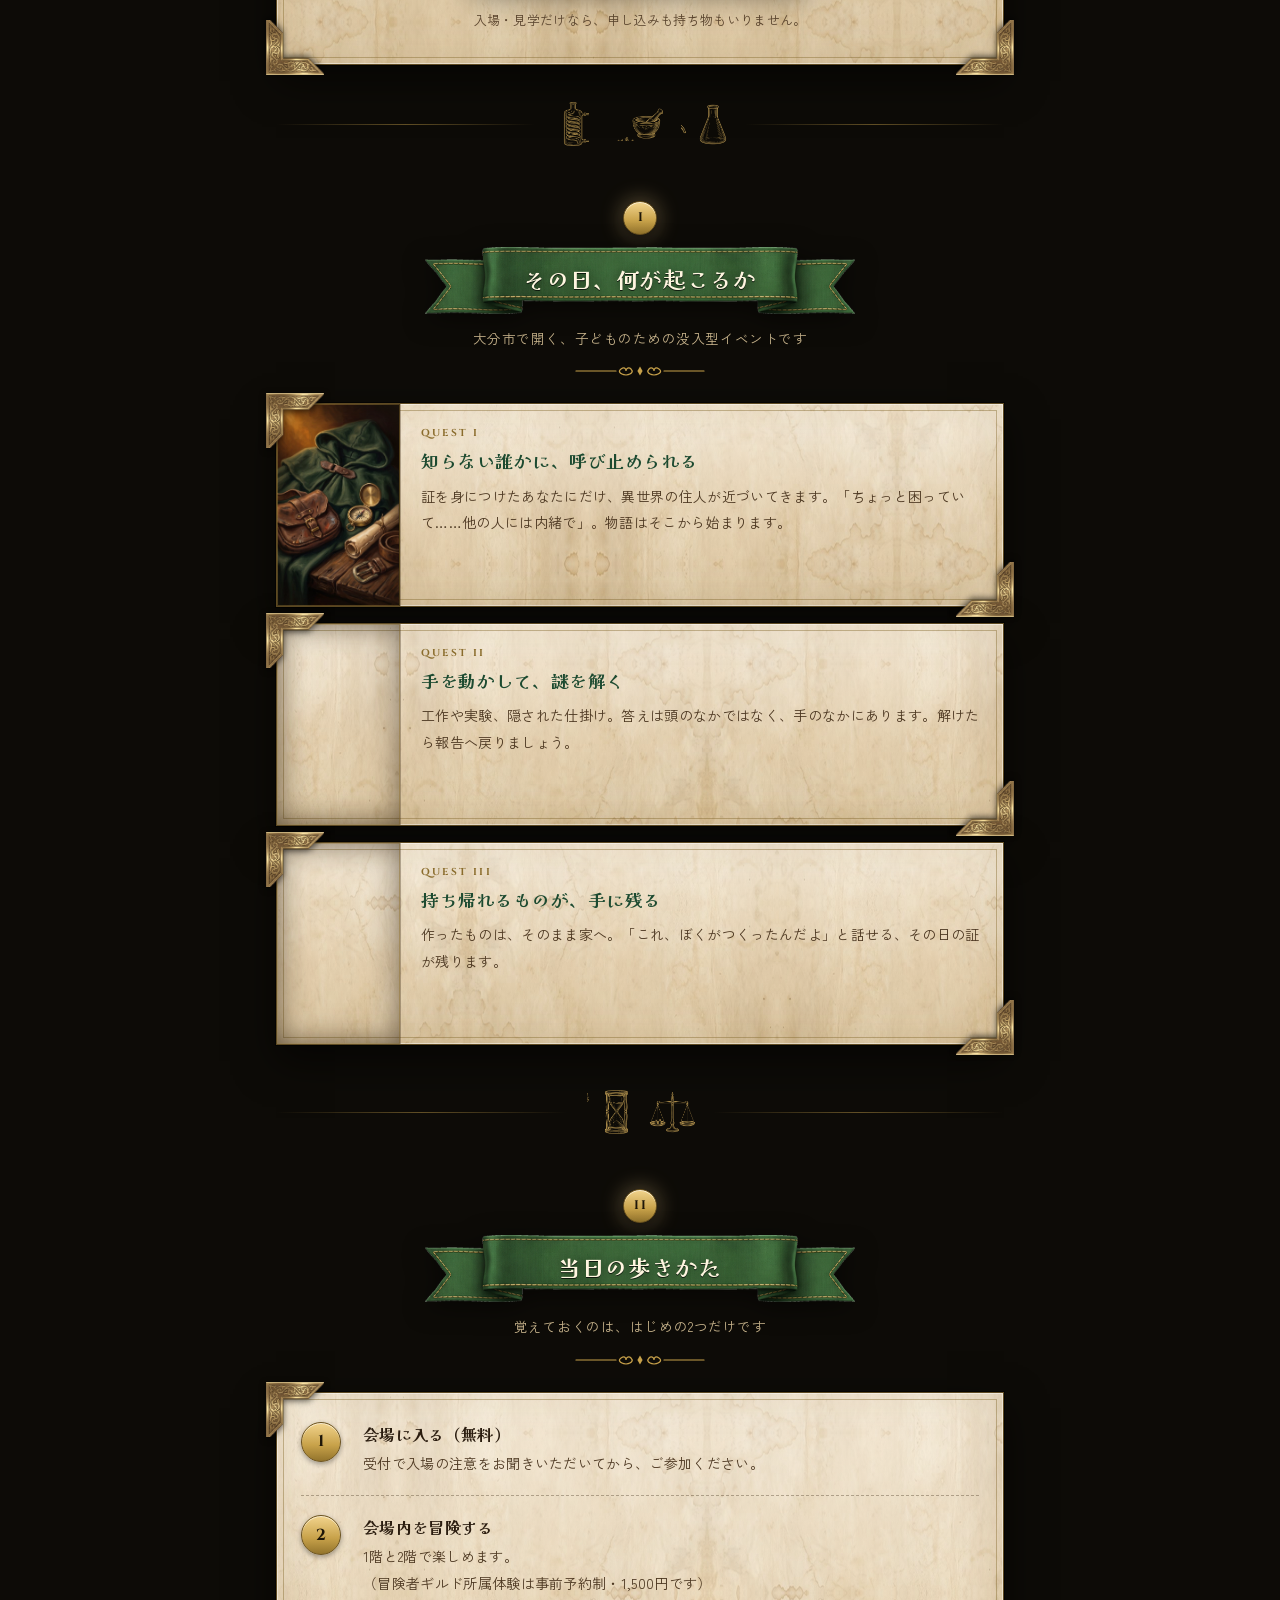
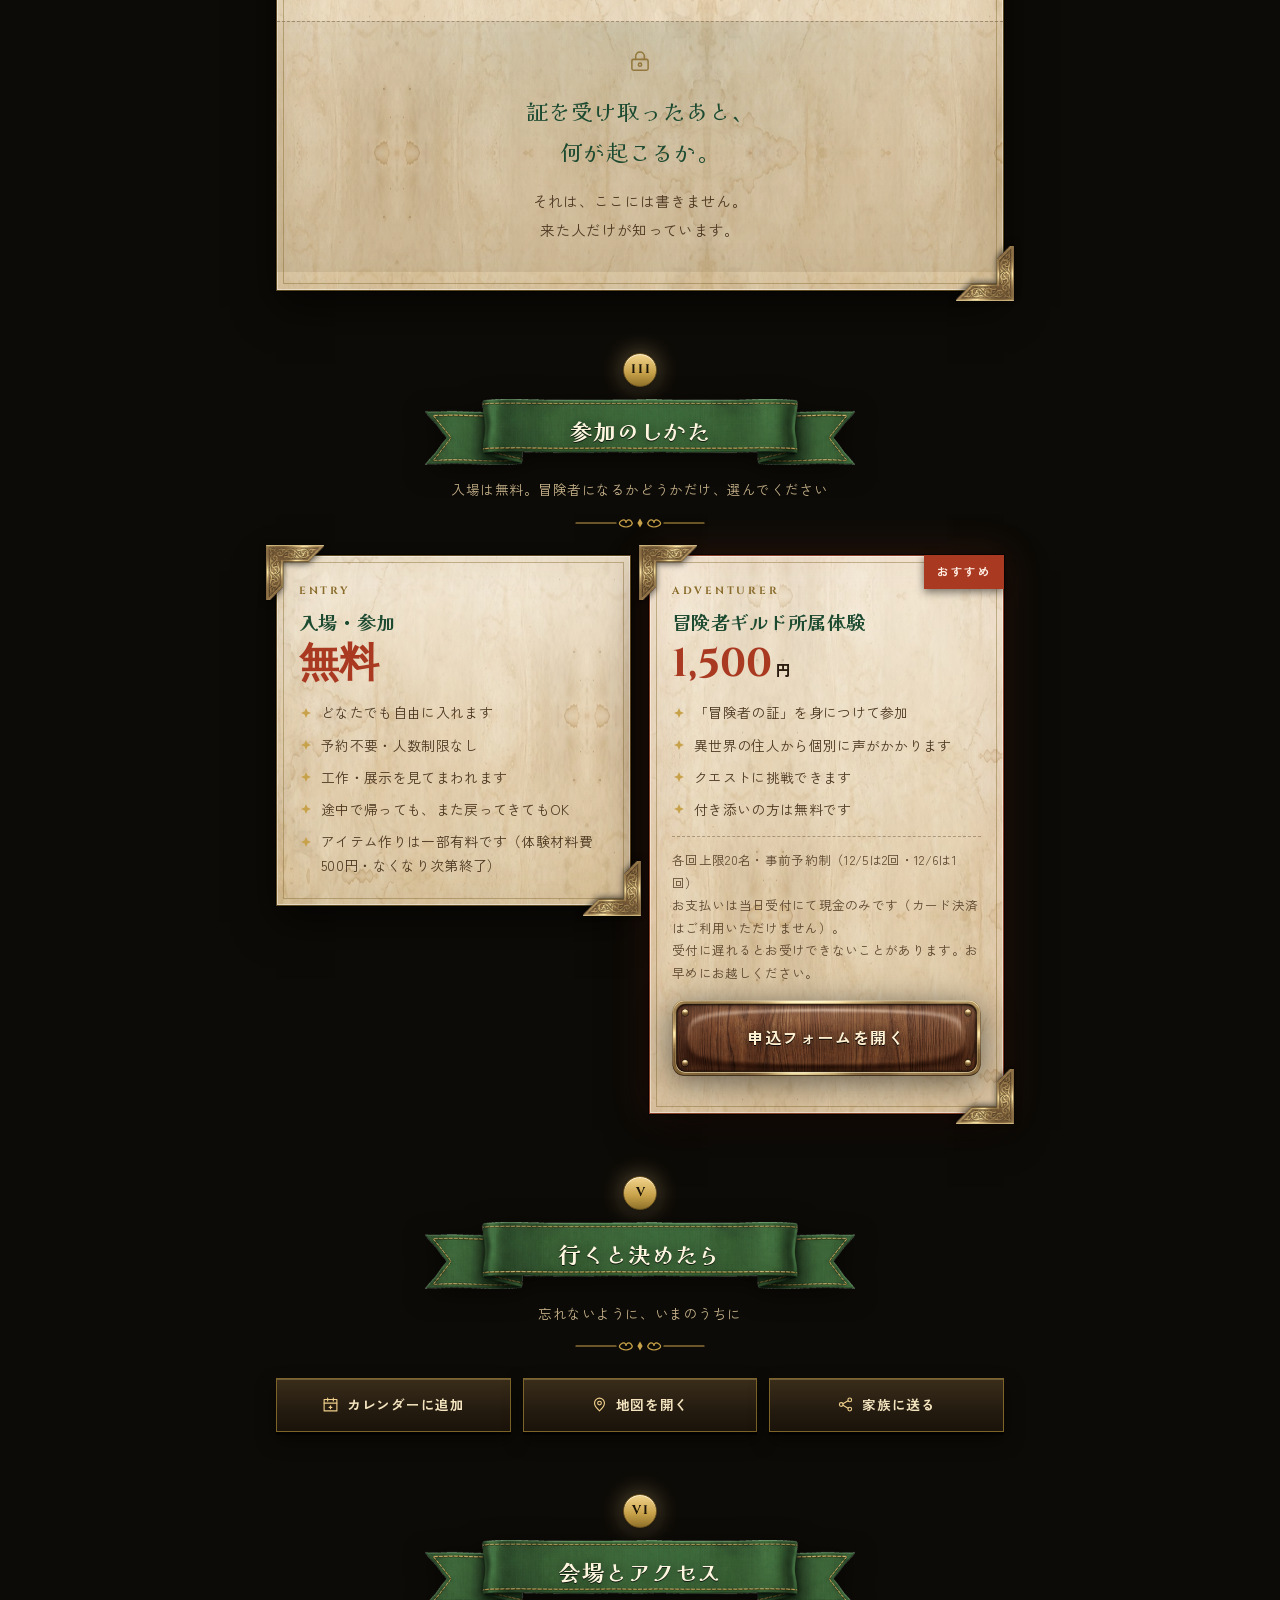
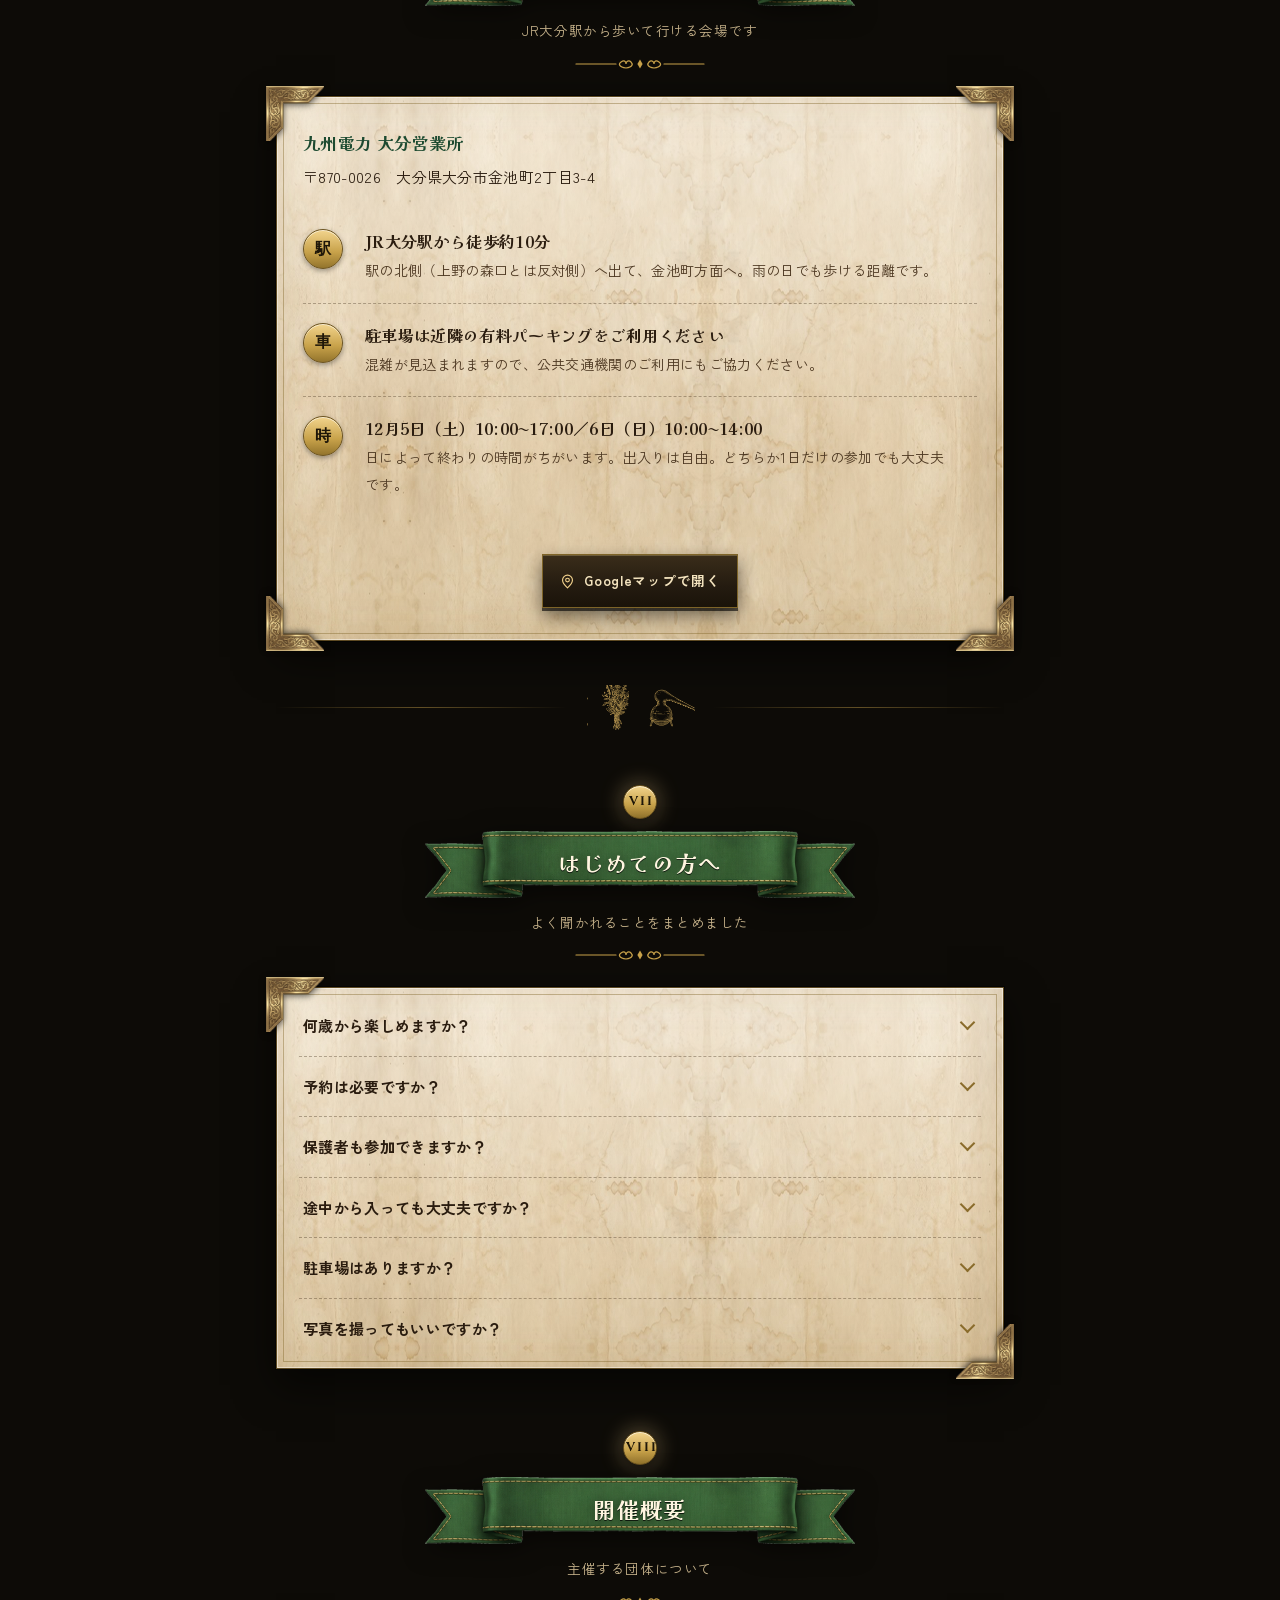
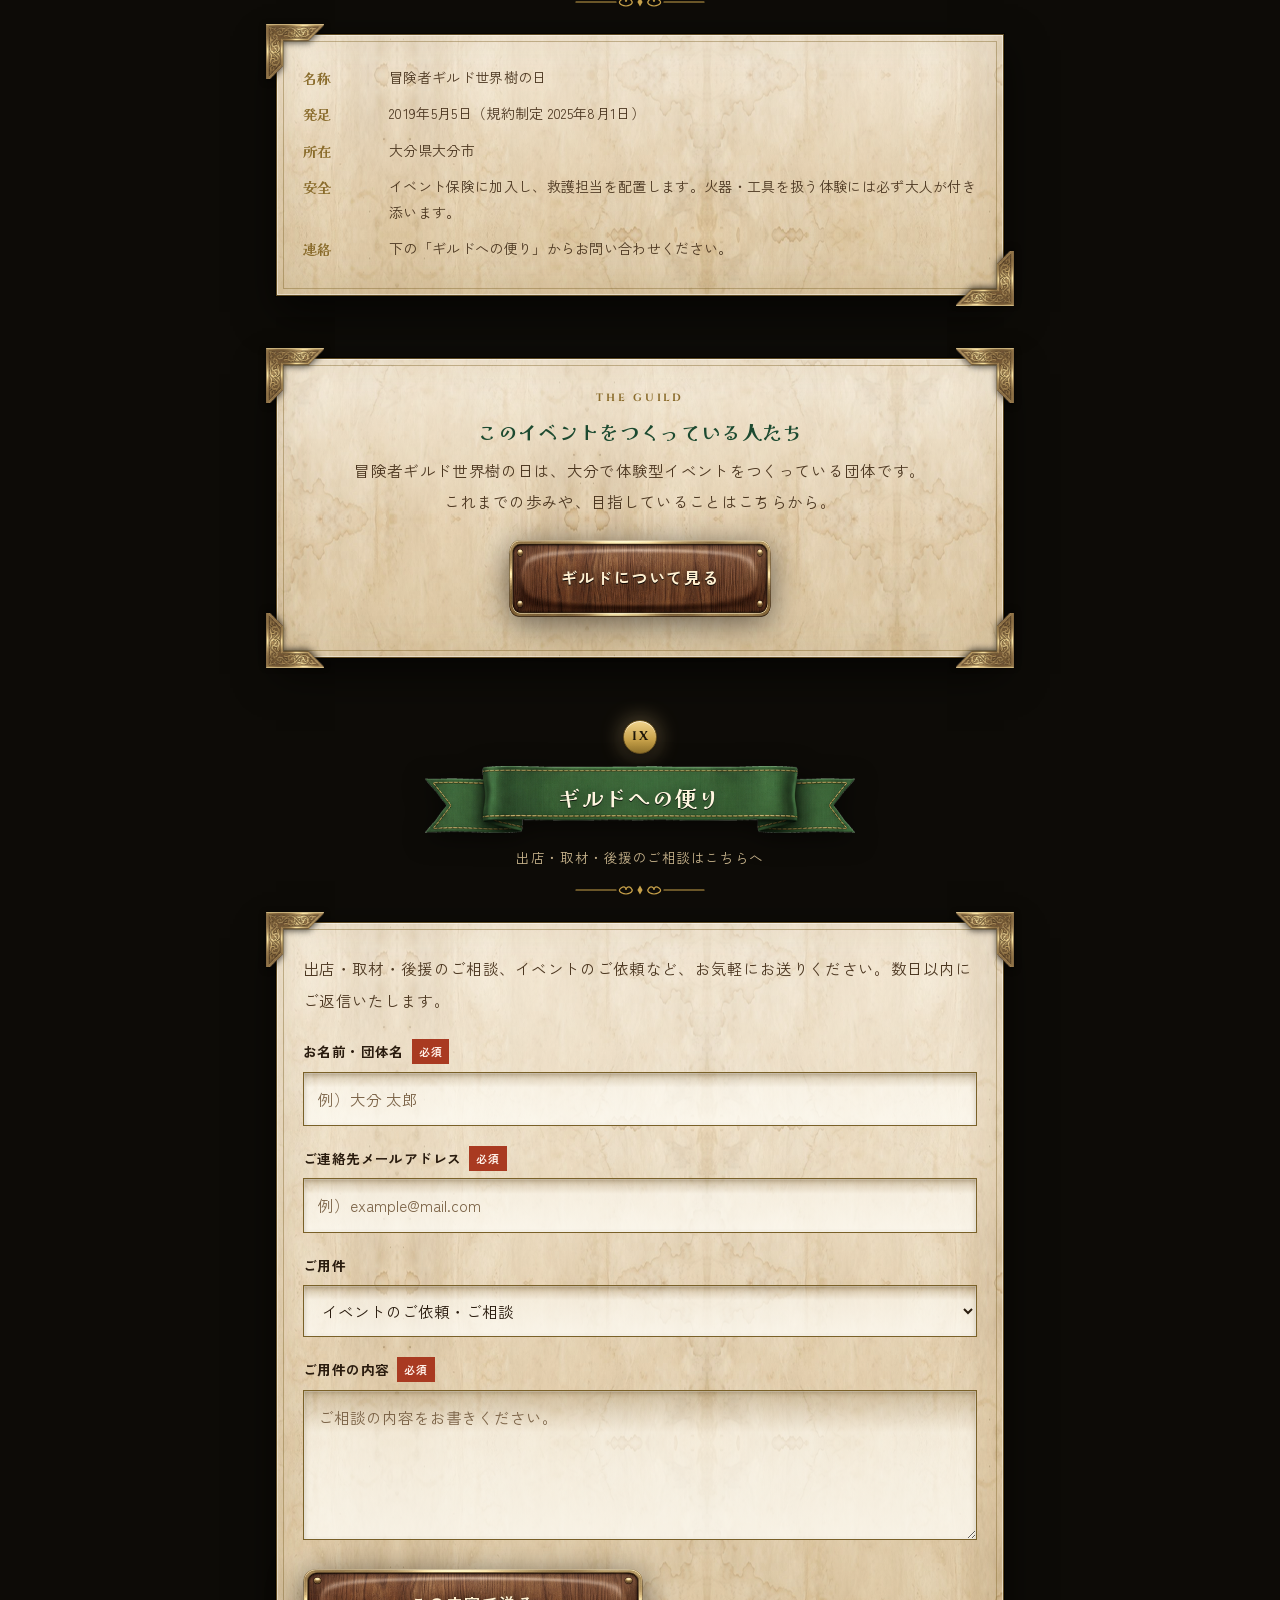
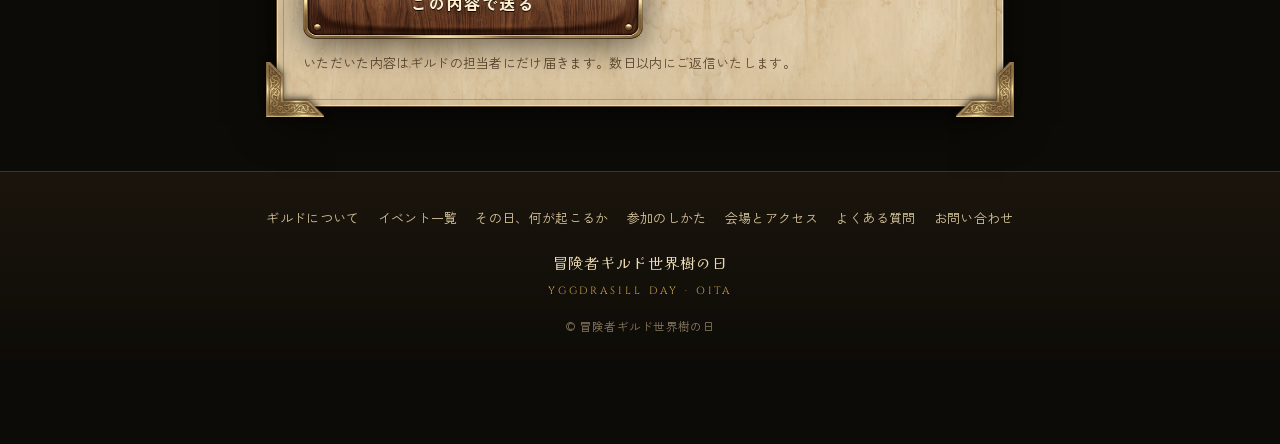
==== commit 83504f85: "下の固定バーの「参加のしかた」を戻し、右上をハンバーガーメニューに Co-Authored-By: Claude Opus 5.5 <noreply@anthropic.com>" ====
--- a/2026winter/index.html
+++ b/2026winter/index.html
@@ -103,6 +103,23 @@
 }
 ]
 </script>
+<style>
+.hud .burger{flex:none;margin-left:8px;width:46px;height:42px;display:flex;flex-direction:column;justify-content:center;align-items:center;gap:6px;cursor:pointer;
+  background:linear-gradient(180deg,#F2D48D,#C8A24A 55%,#9A7A2F);border:1px solid #6B5320;
+  box-shadow:inset 0 1px 0 rgba(255,255,255,.55),0 2px 0 #4E3C16,0 6px 14px rgba(0,0,0,.5);}
+.hud .burger span{display:block;width:22px;height:2.5px;background:#1A1206;border-radius:2px;transition:transform .2s,opacity .2s;}
+.hud .burger[aria-expanded="true"] span:nth-child(1){transform:translateY(8.5px) rotate(45deg);}
+.hud .burger[aria-expanded="true"] span:nth-child(2){opacity:0;}
+.hud .burger[aria-expanded="true"] span:nth-child(3){transform:translateY(-8.5px) rotate(-45deg);}
+@media (max-width:780px){.hud .burger{margin-left:auto;}}
+.hud .hmenu{position:absolute;top:100%;right:10px;min-width:230px;z-index:90;
+  background:linear-gradient(180deg,#2C2114,#160F08);border:1px solid var(--gold-dim);
+  box-shadow:0 14px 30px rgba(0,0,0,.6);padding:6px 0;}
+.hud .hmenu[hidden]{display:none;}
+.hud .hmenu a{display:block;padding:13px 20px;color:#F0E0BA;text-decoration:none;font-size:14.5px;letter-spacing:.06em;border-bottom:1px solid rgba(200,162,74,.18);}
+.hud .hmenu a:last-child{border-bottom:none;}
+.hud .hmenu a:hover,.hud .hmenu a:active{background:rgba(200,162,74,.14);color:#FFF3D6;}
+</style>
 </head>
 <body>
 <a class="skip" href="#main">本文へ進む</a>
@@ -126,7 +143,16 @@
     <a href="#access">アクセス</a>
     <a href="#faq">よくある質問</a>
   </nav>
-  <a class="cta" href="#plans">参加のしかた</a>
+  <button class="burger" id="burger" type="button" aria-label="メニューを開く" aria-expanded="false" aria-controls="hmenu"><span></span><span></span><span></span></button>
+  <div class="hmenu" id="hmenu" hidden>
+    <a href="#flyer">チラシ</a>
+    <a href="#what">その日、何が起こるか</a>
+    <a href="#flow">当日の歩きかた</a>
+    <a href="#plans">参加のしかた</a>
+    <a href="#access">会場とアクセス</a>
+    <a href="#faq">よくある質問</a>
+    <a href="#contact">お問い合わせ</a>
+  </div>
   <span class="prog" id="prog" aria-hidden="true"></span>
 </header>
 <div class="rail" aria-hidden="true"></div>
@@ -522,8 +548,20 @@
 
 <div class="dock">
   <span class="d1"><b>12.5</b>（土）<b>12.6</b>（日）<small>九州電力 大分営業所／入場無料</small></span>
+  <a class="go" href="#plans">参加のしかた</a>
 </div>
 
 <script src="../assets/site.js" defer></script>
+<script>
+(function(){
+  var b=document.getElementById('burger'), m=document.getElementById('hmenu');
+  if(!b||!m) return;
+  function set(o){ m.hidden=!o; b.setAttribute('aria-expanded',o?'true':'false'); b.setAttribute('aria-label',o?'メニューを閉じる':'メニューを開く'); }
+  b.addEventListener('click',function(e){ e.stopPropagation(); set(m.hidden); });
+  m.addEventListener('click',function(e){ if(e.target.closest('a')) set(false); });
+  document.addEventListener('click',function(e){ if(!m.hidden && !m.contains(e.target)) set(false); });
+  document.addEventListener('keydown',function(e){ if(e.key==='Escape') set(false); });
+})();
+</script>
 </body>
 </html>
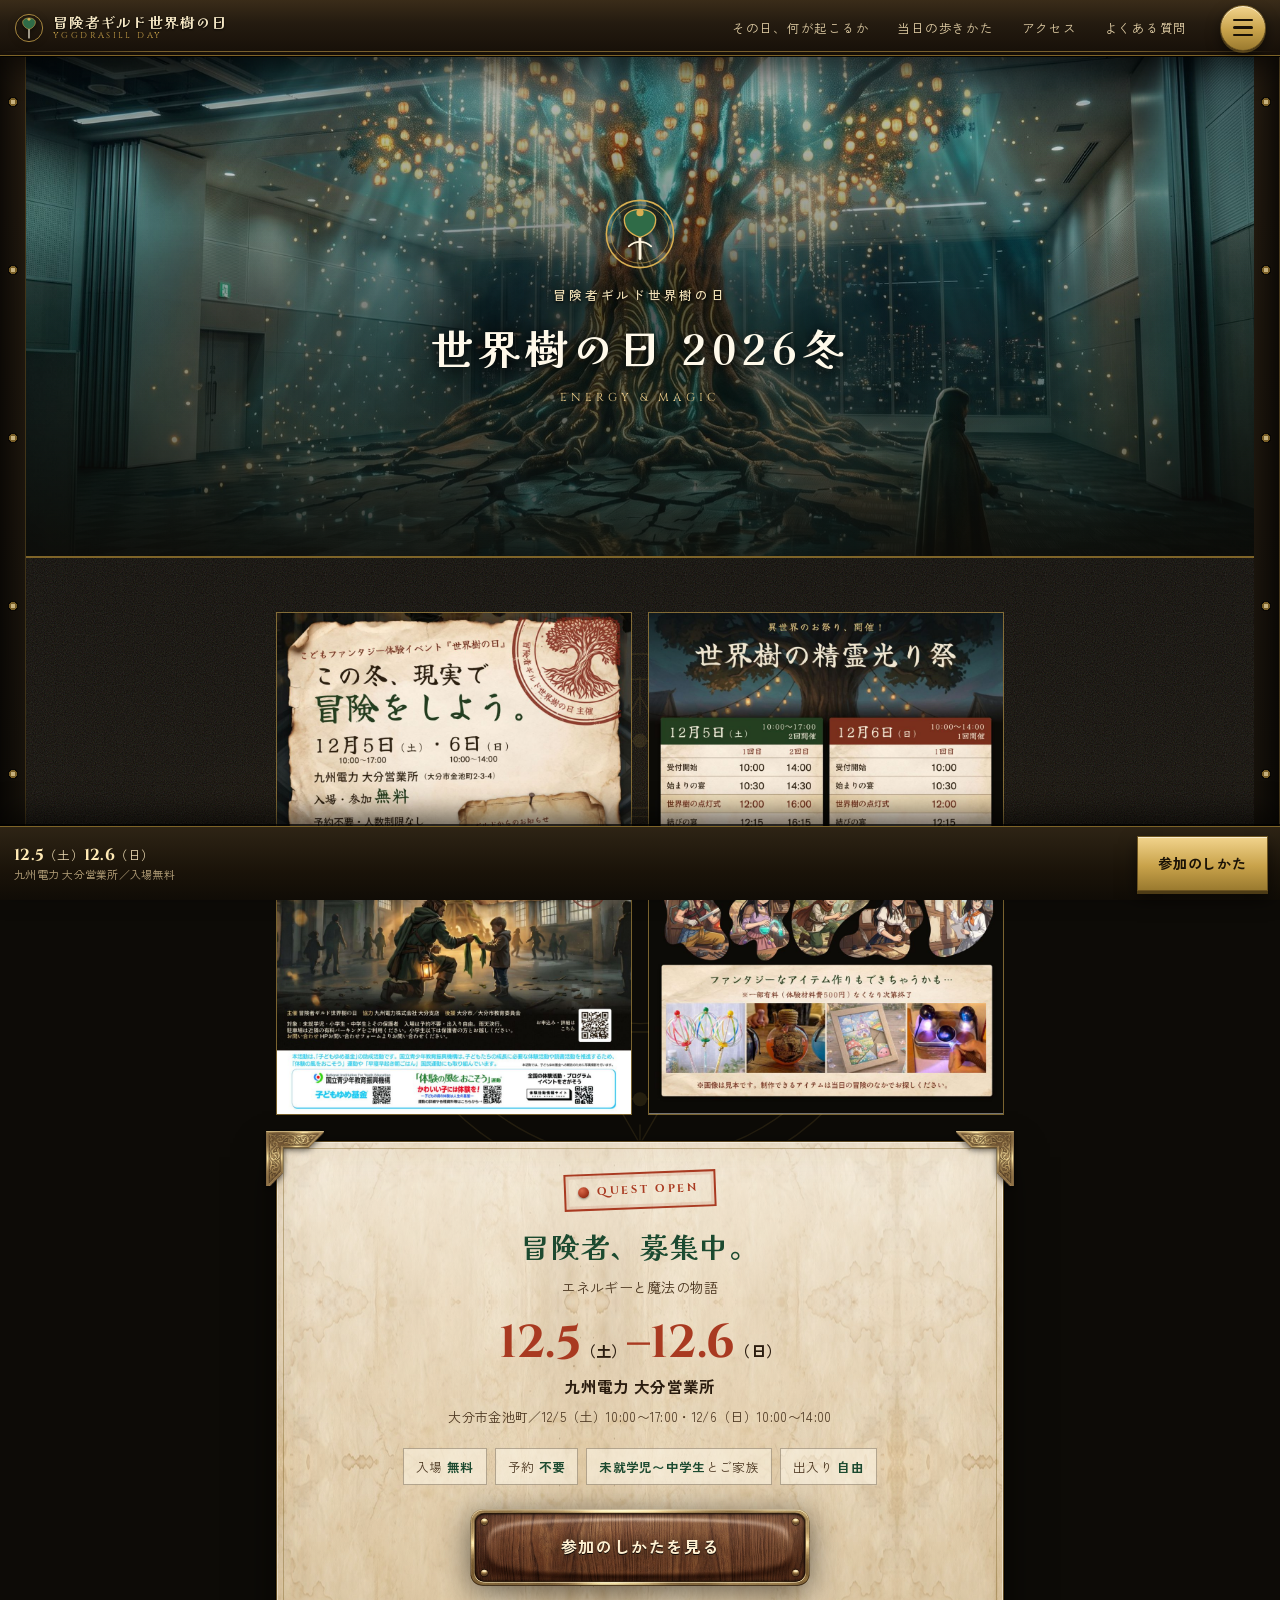
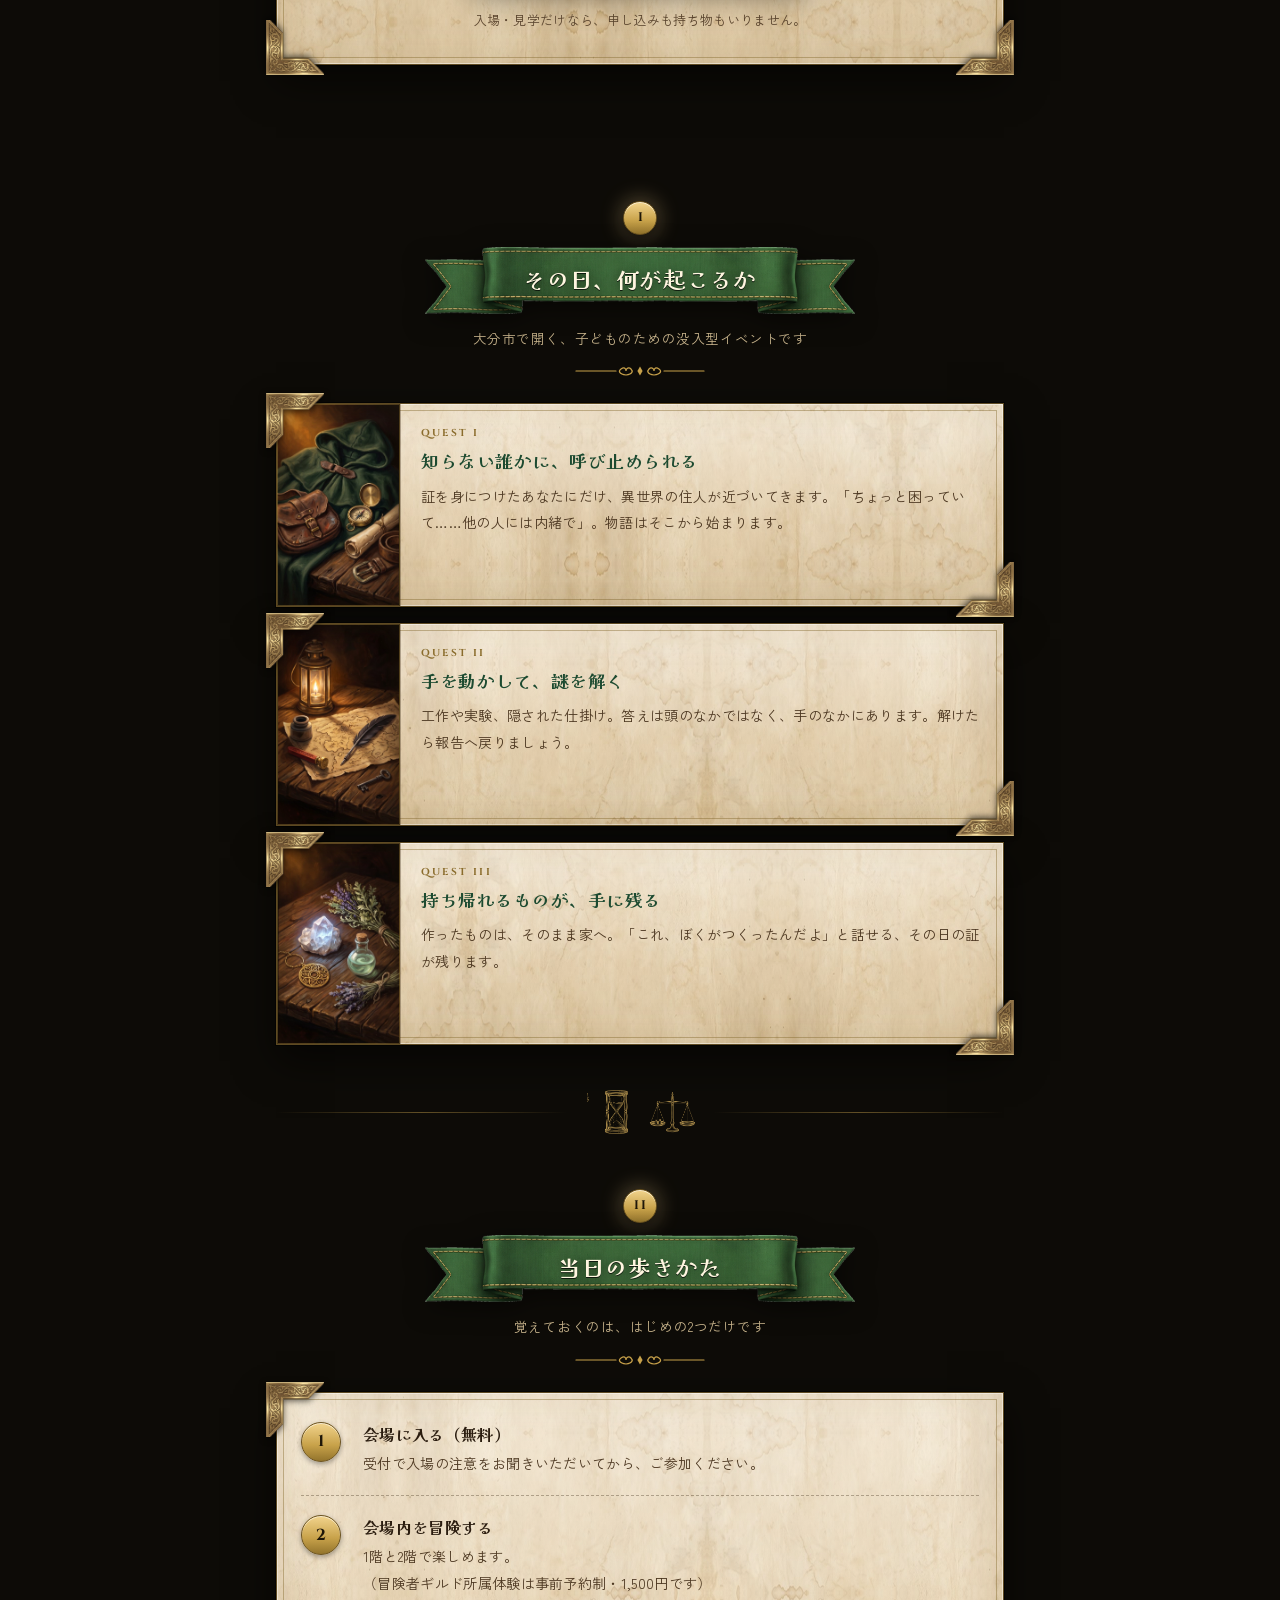
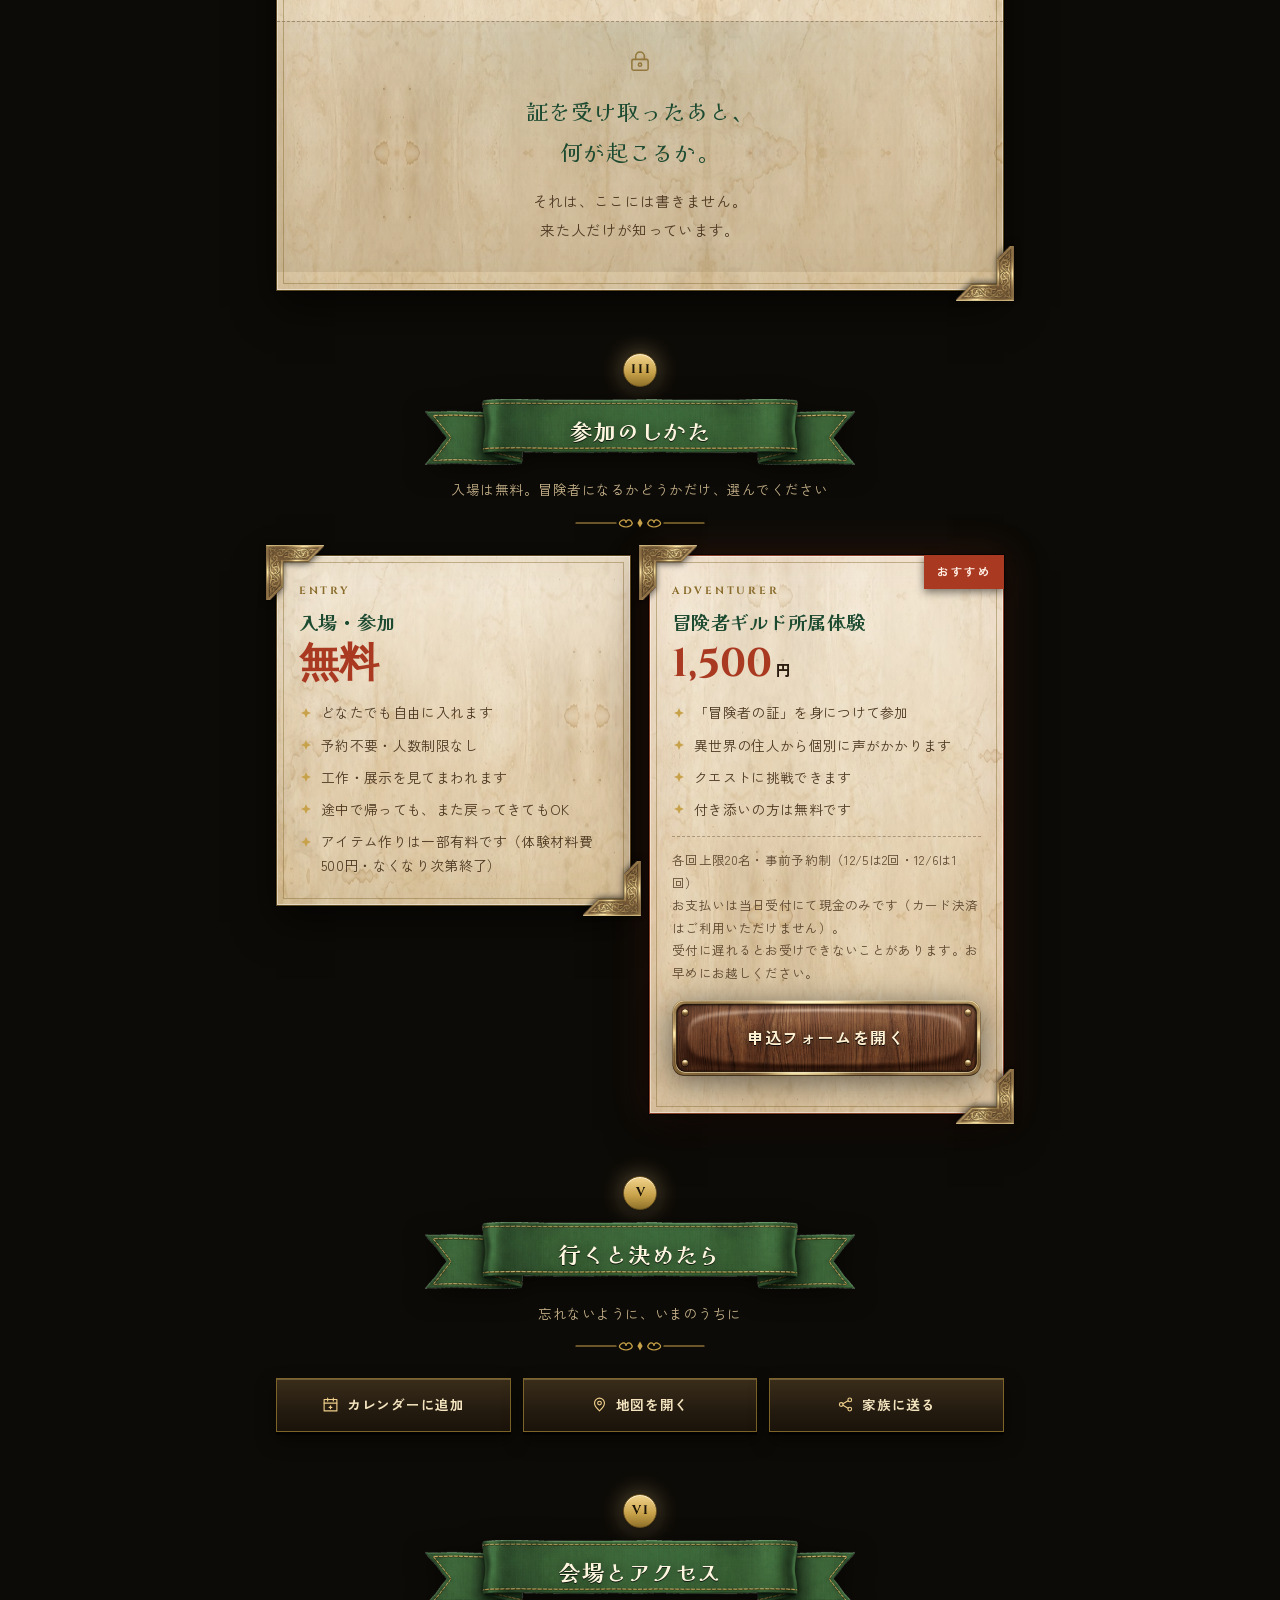
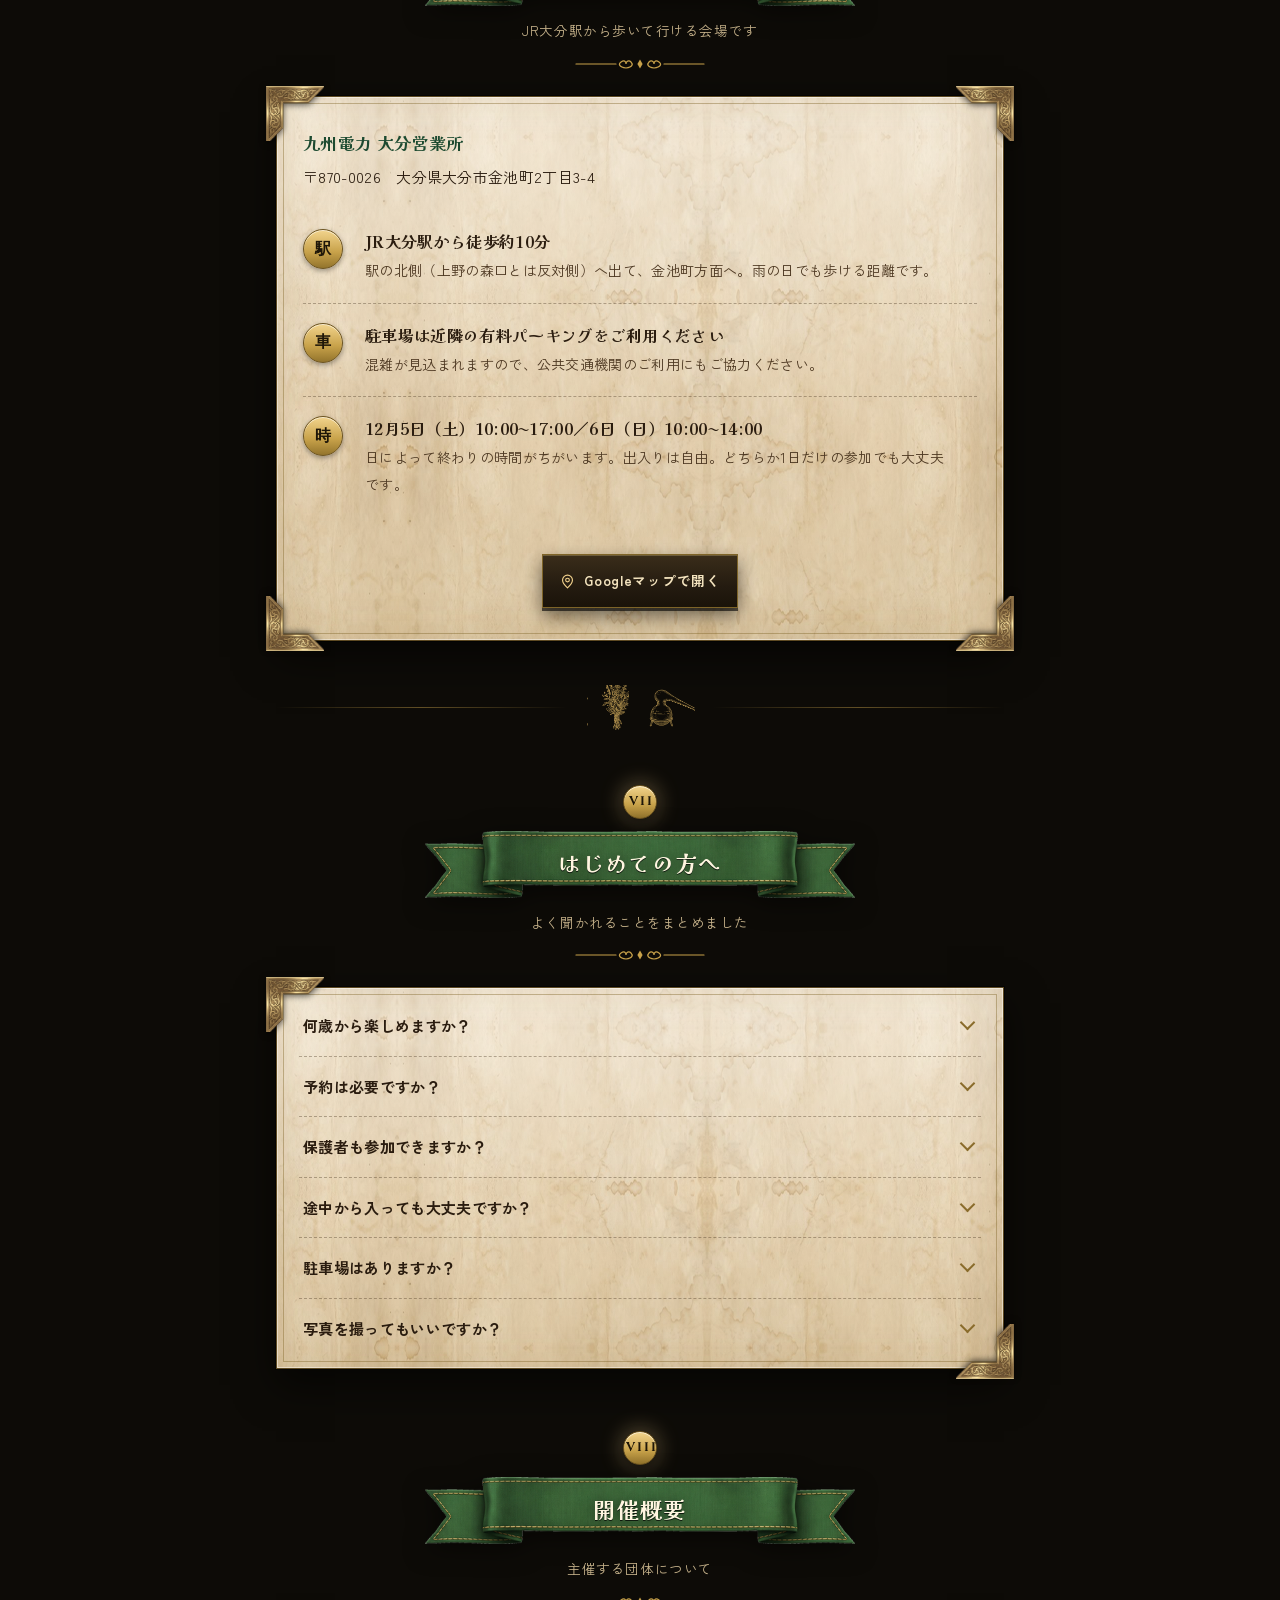
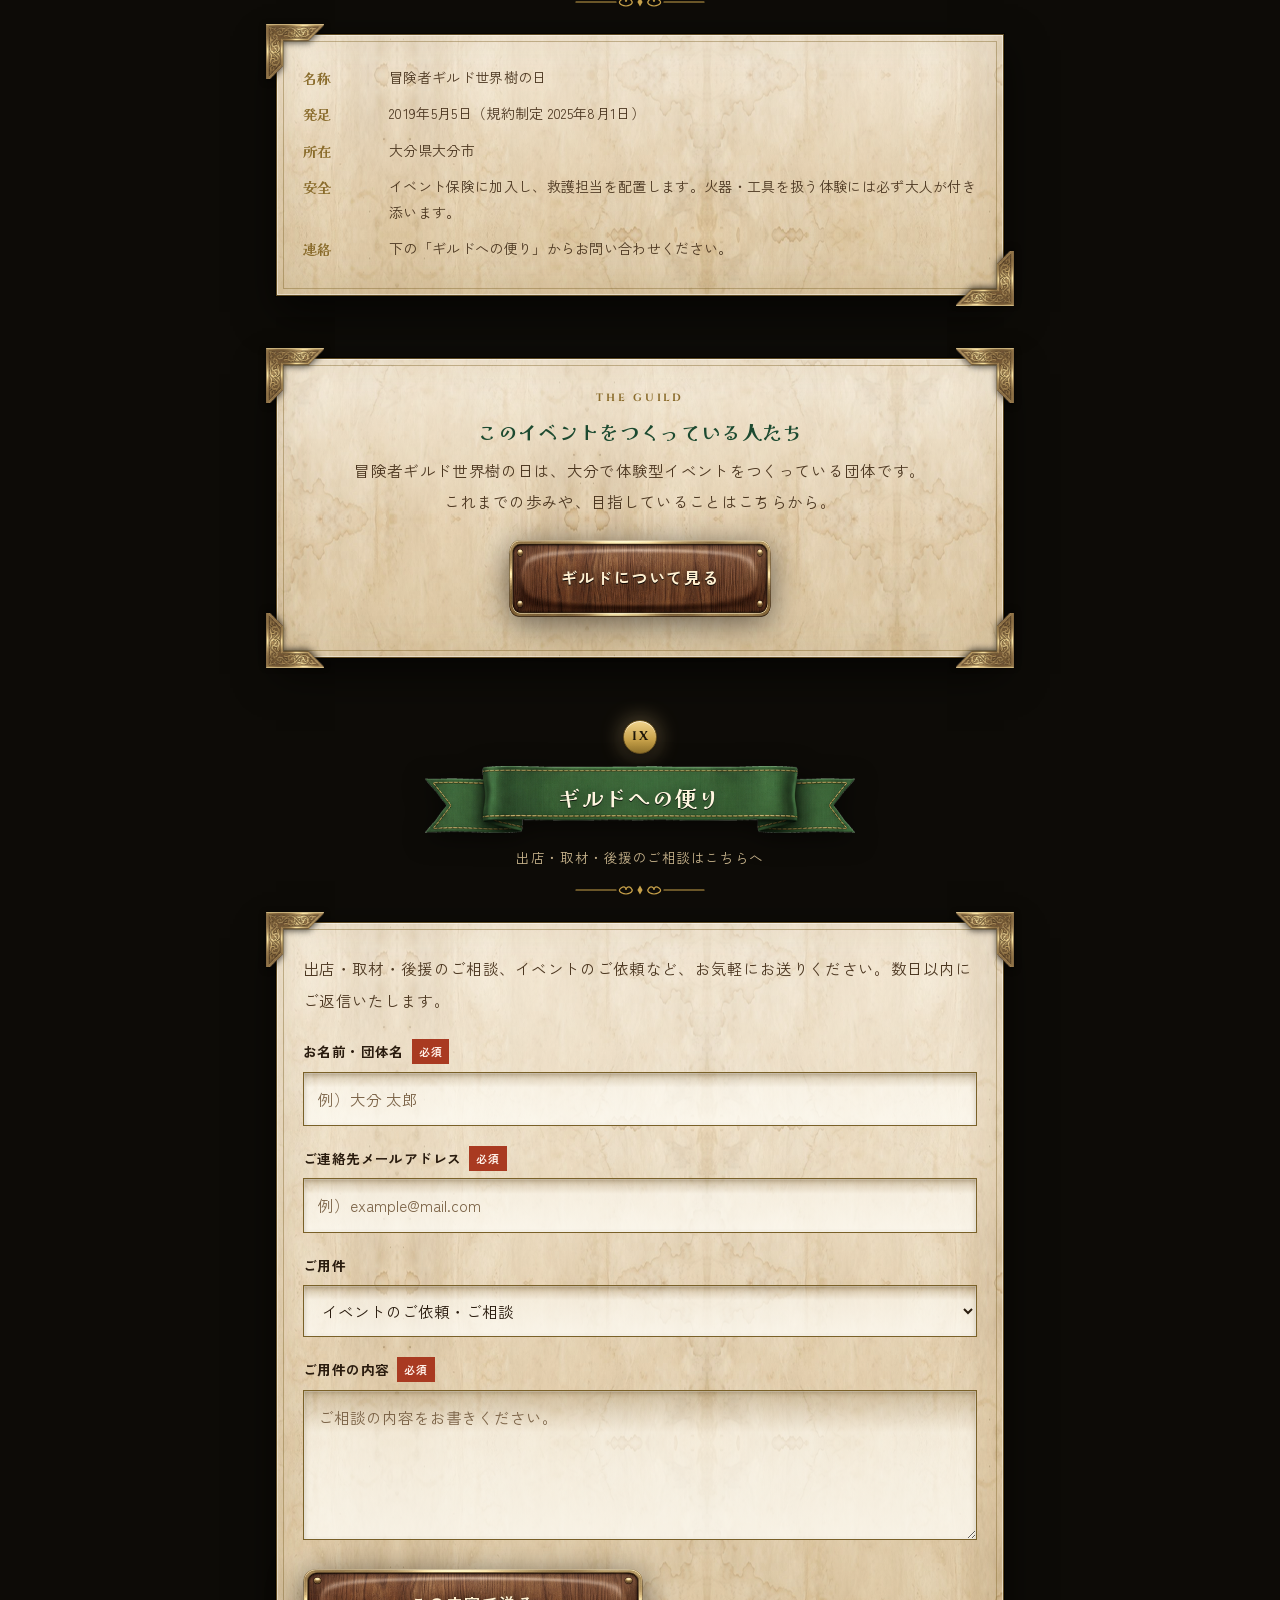
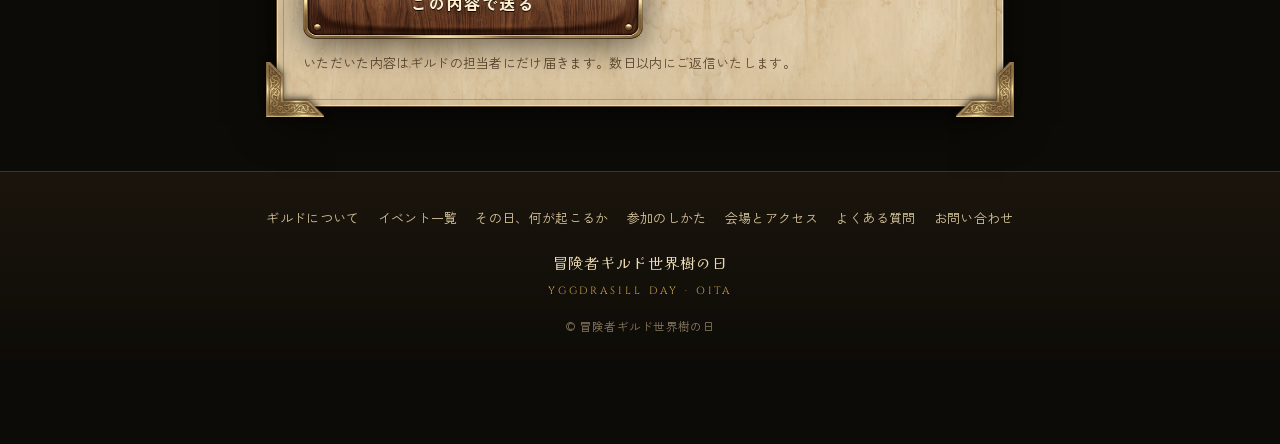
==== commit 89dfab5b: "ハンバーガーメニューを丸ボタンに Co-Authored-By: Claude Opus 5.5 <noreply@anthropic.com>" ====
--- a/2026winter/index.html
+++ b/2026winter/index.html
@@ -104,13 +104,13 @@
 ]
 </script>
 <style>
-.hud .burger{flex:none;margin-left:8px;width:46px;height:42px;display:flex;flex-direction:column;justify-content:center;align-items:center;gap:6px;cursor:pointer;
+.hud .burger{flex:none;margin-left:8px;width:46px;height:46px;border-radius:50%;padding:0;display:flex;flex-direction:column;justify-content:center;align-items:center;gap:5px;cursor:pointer;
   background:linear-gradient(180deg,#F2D48D,#C8A24A 55%,#9A7A2F);border:1px solid #6B5320;
   box-shadow:inset 0 1px 0 rgba(255,255,255,.55),0 2px 0 #4E3C16,0 6px 14px rgba(0,0,0,.5);}
-.hud .burger span{display:block;width:22px;height:2.5px;background:#1A1206;border-radius:2px;transition:transform .2s,opacity .2s;}
-.hud .burger[aria-expanded="true"] span:nth-child(1){transform:translateY(8.5px) rotate(45deg);}
+.hud .burger span{display:block;width:20px;height:2.5px;background:#1A1206;border-radius:2px;transition:transform .2s,opacity .2s;}
+.hud .burger[aria-expanded="true"] span:nth-child(1){transform:translateY(7.5px) rotate(45deg);}
 .hud .burger[aria-expanded="true"] span:nth-child(2){opacity:0;}
-.hud .burger[aria-expanded="true"] span:nth-child(3){transform:translateY(-8.5px) rotate(-45deg);}
+.hud .burger[aria-expanded="true"] span:nth-child(3){transform:translateY(-7.5px) rotate(-45deg);}
 @media (max-width:780px){.hud .burger{margin-left:auto;}}
 .hud .hmenu{position:absolute;top:100%;right:10px;min-width:230px;z-index:90;
   background:linear-gradient(180deg,#2C2114,#160F08);border:1px solid var(--gold-dim);
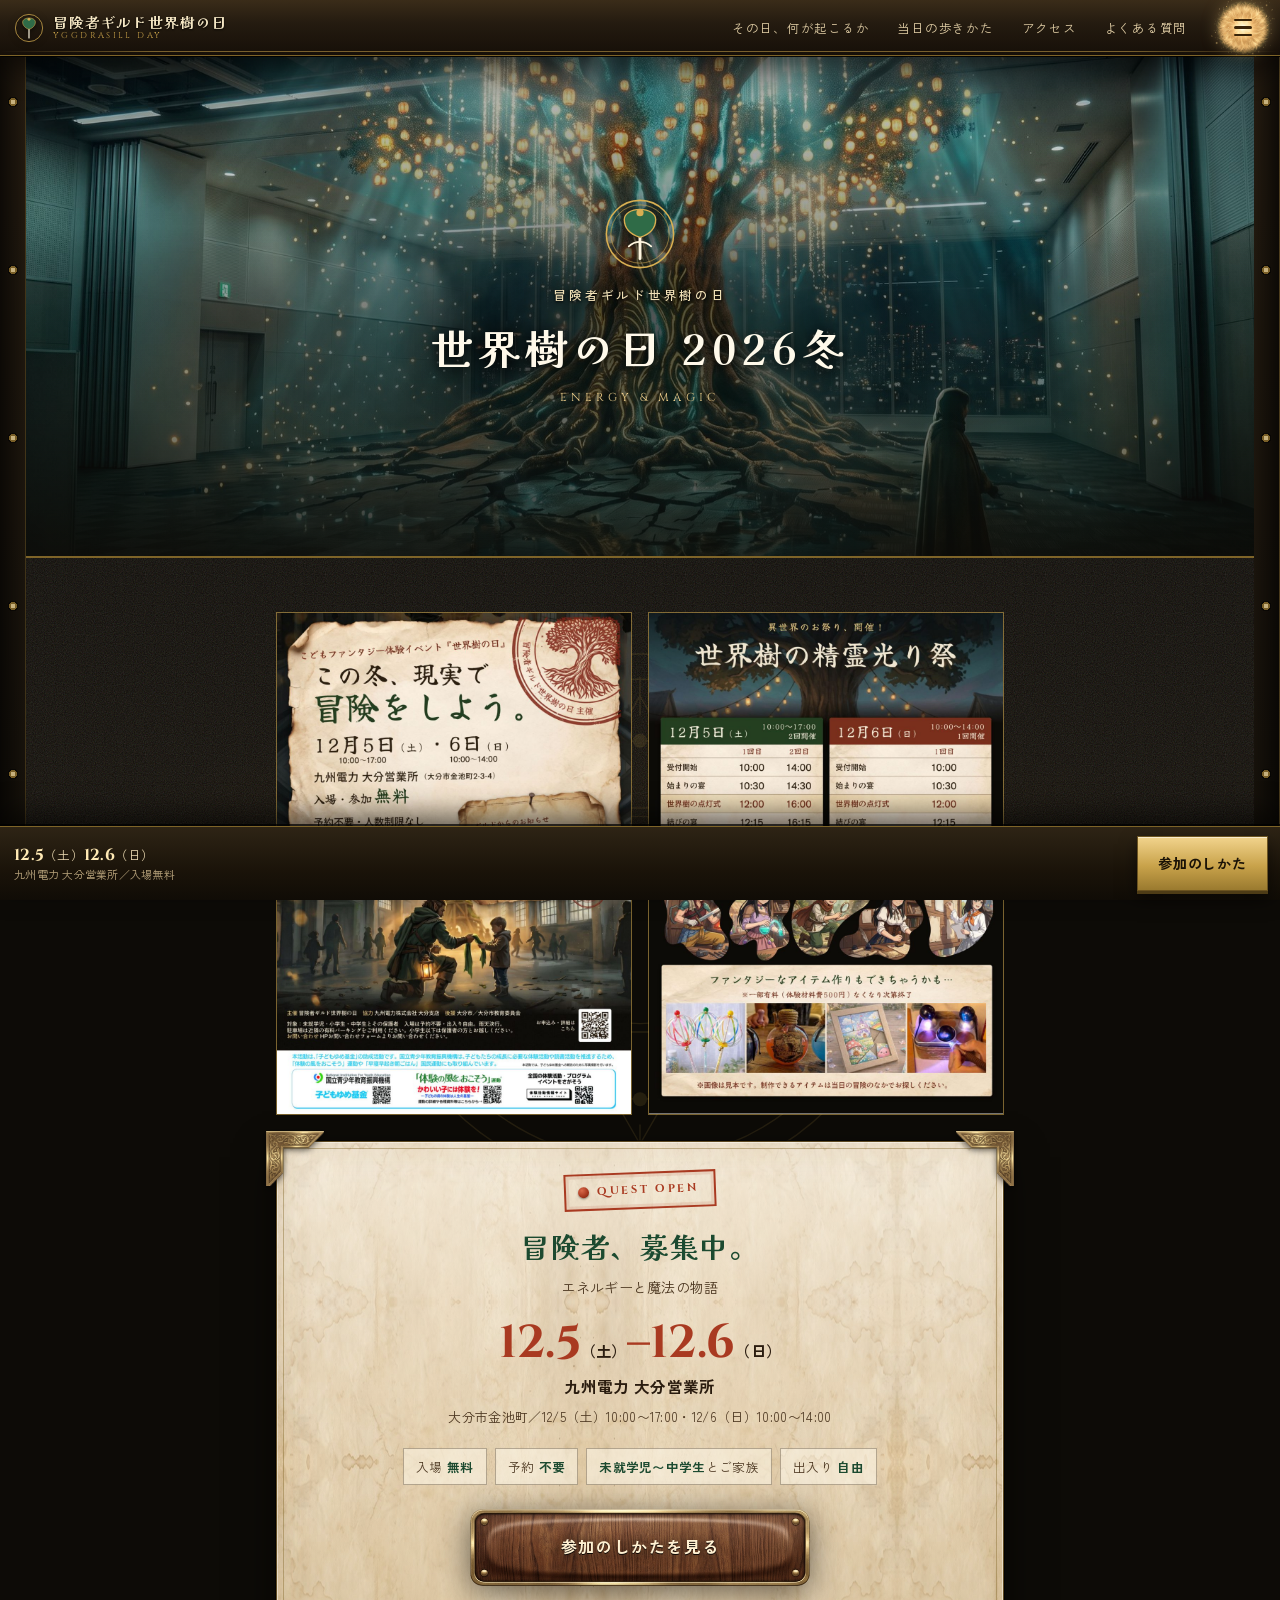
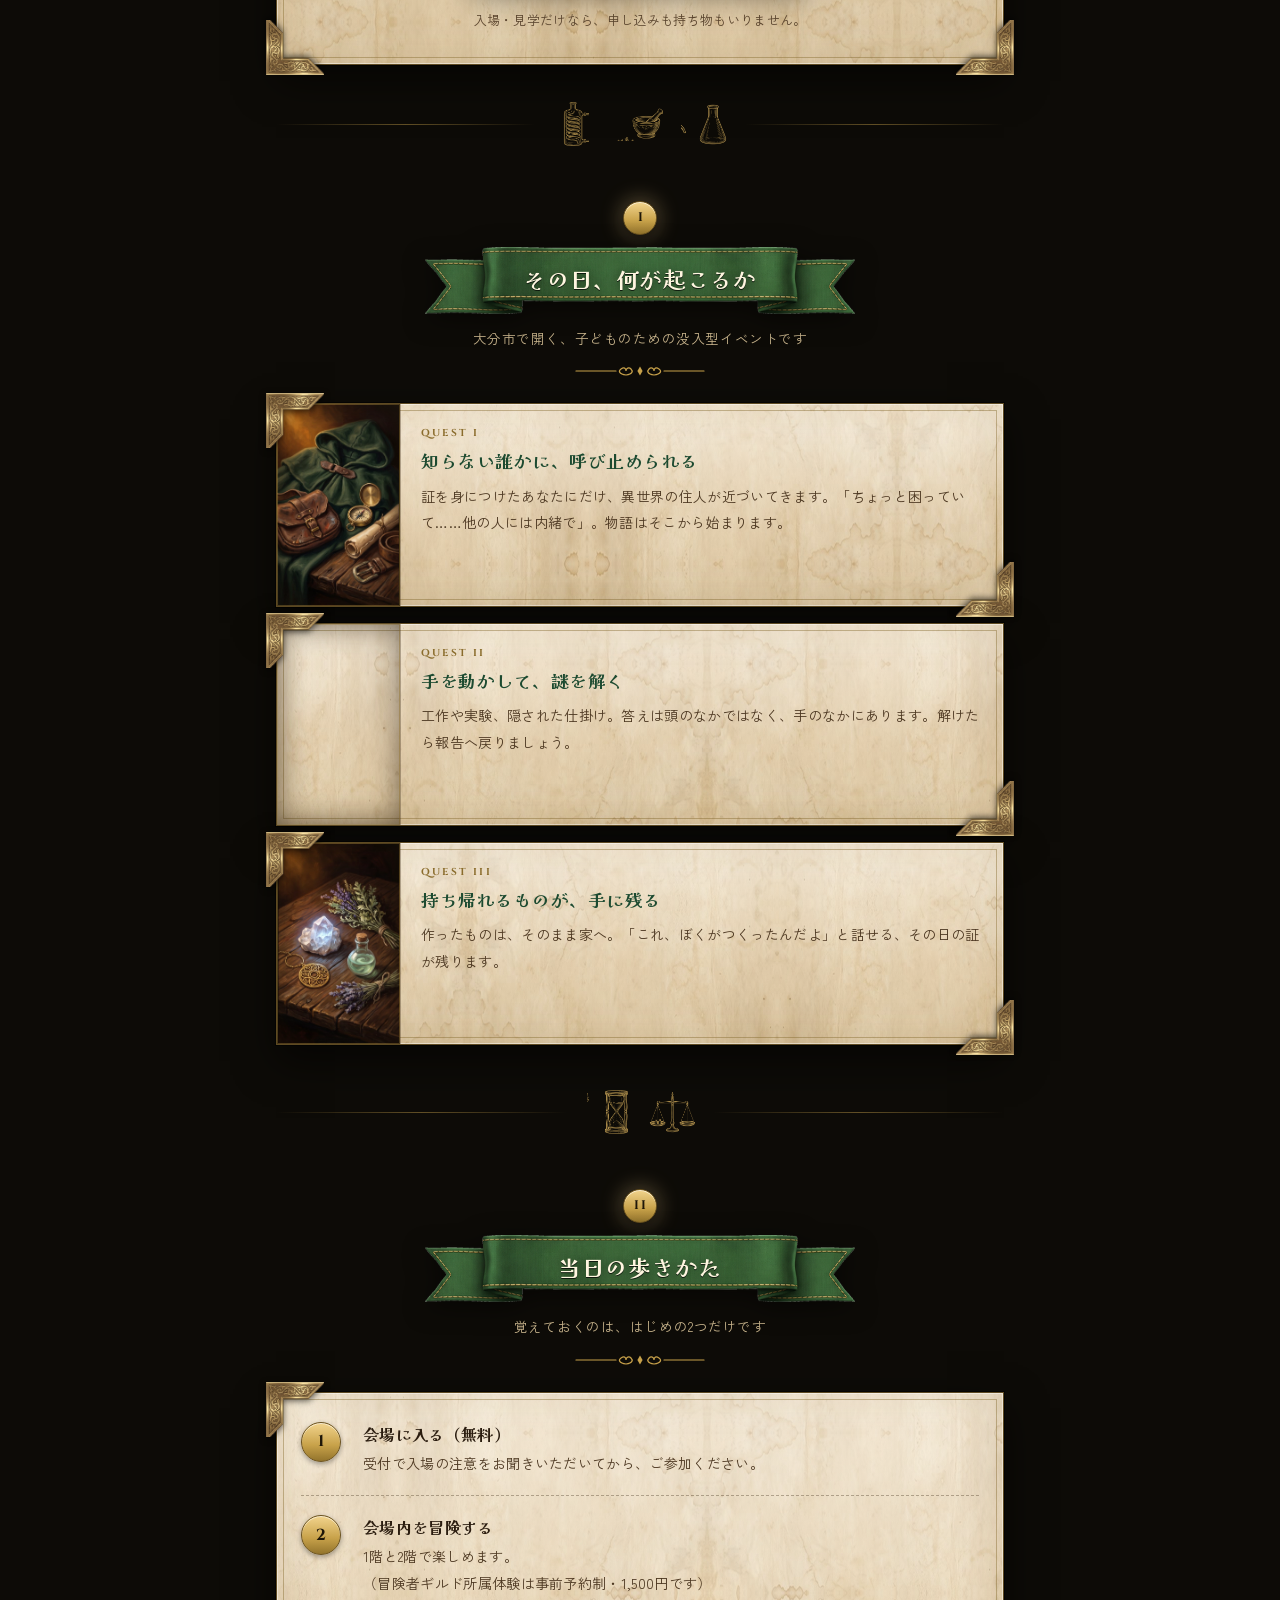
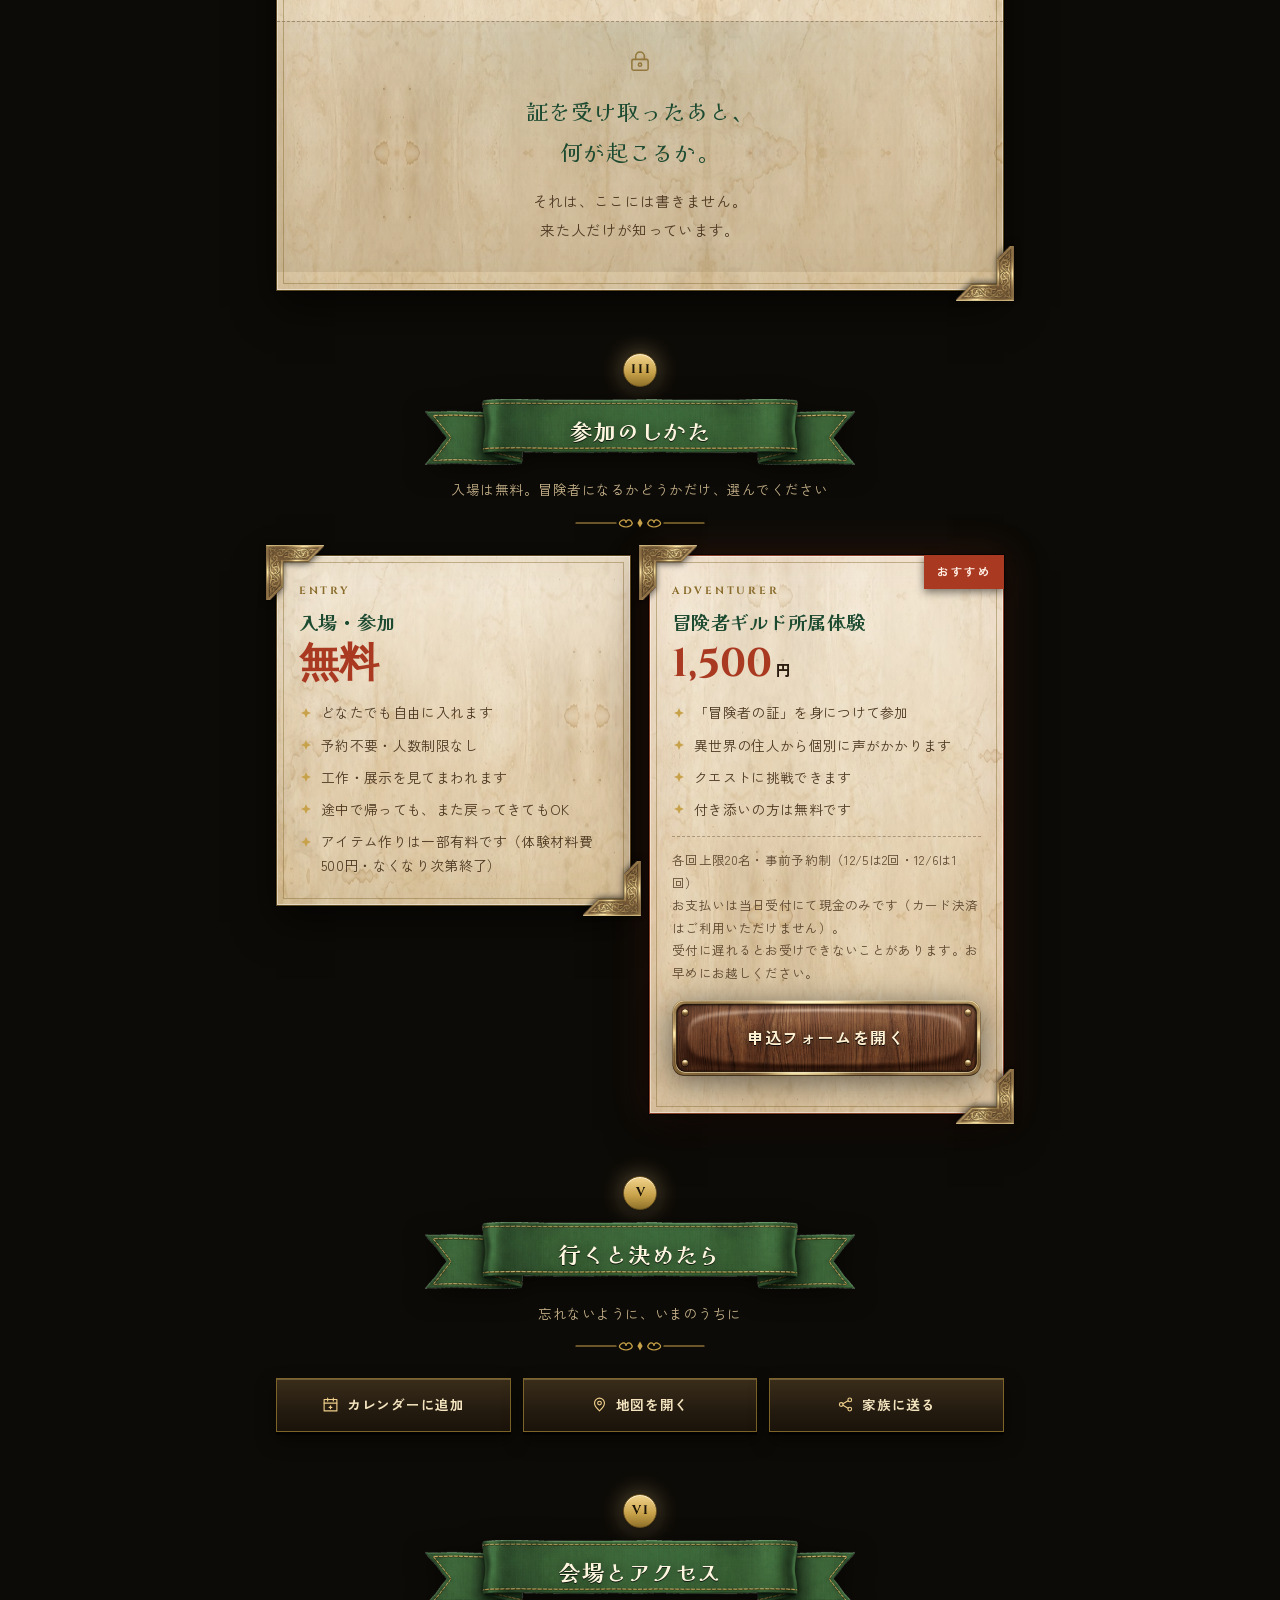
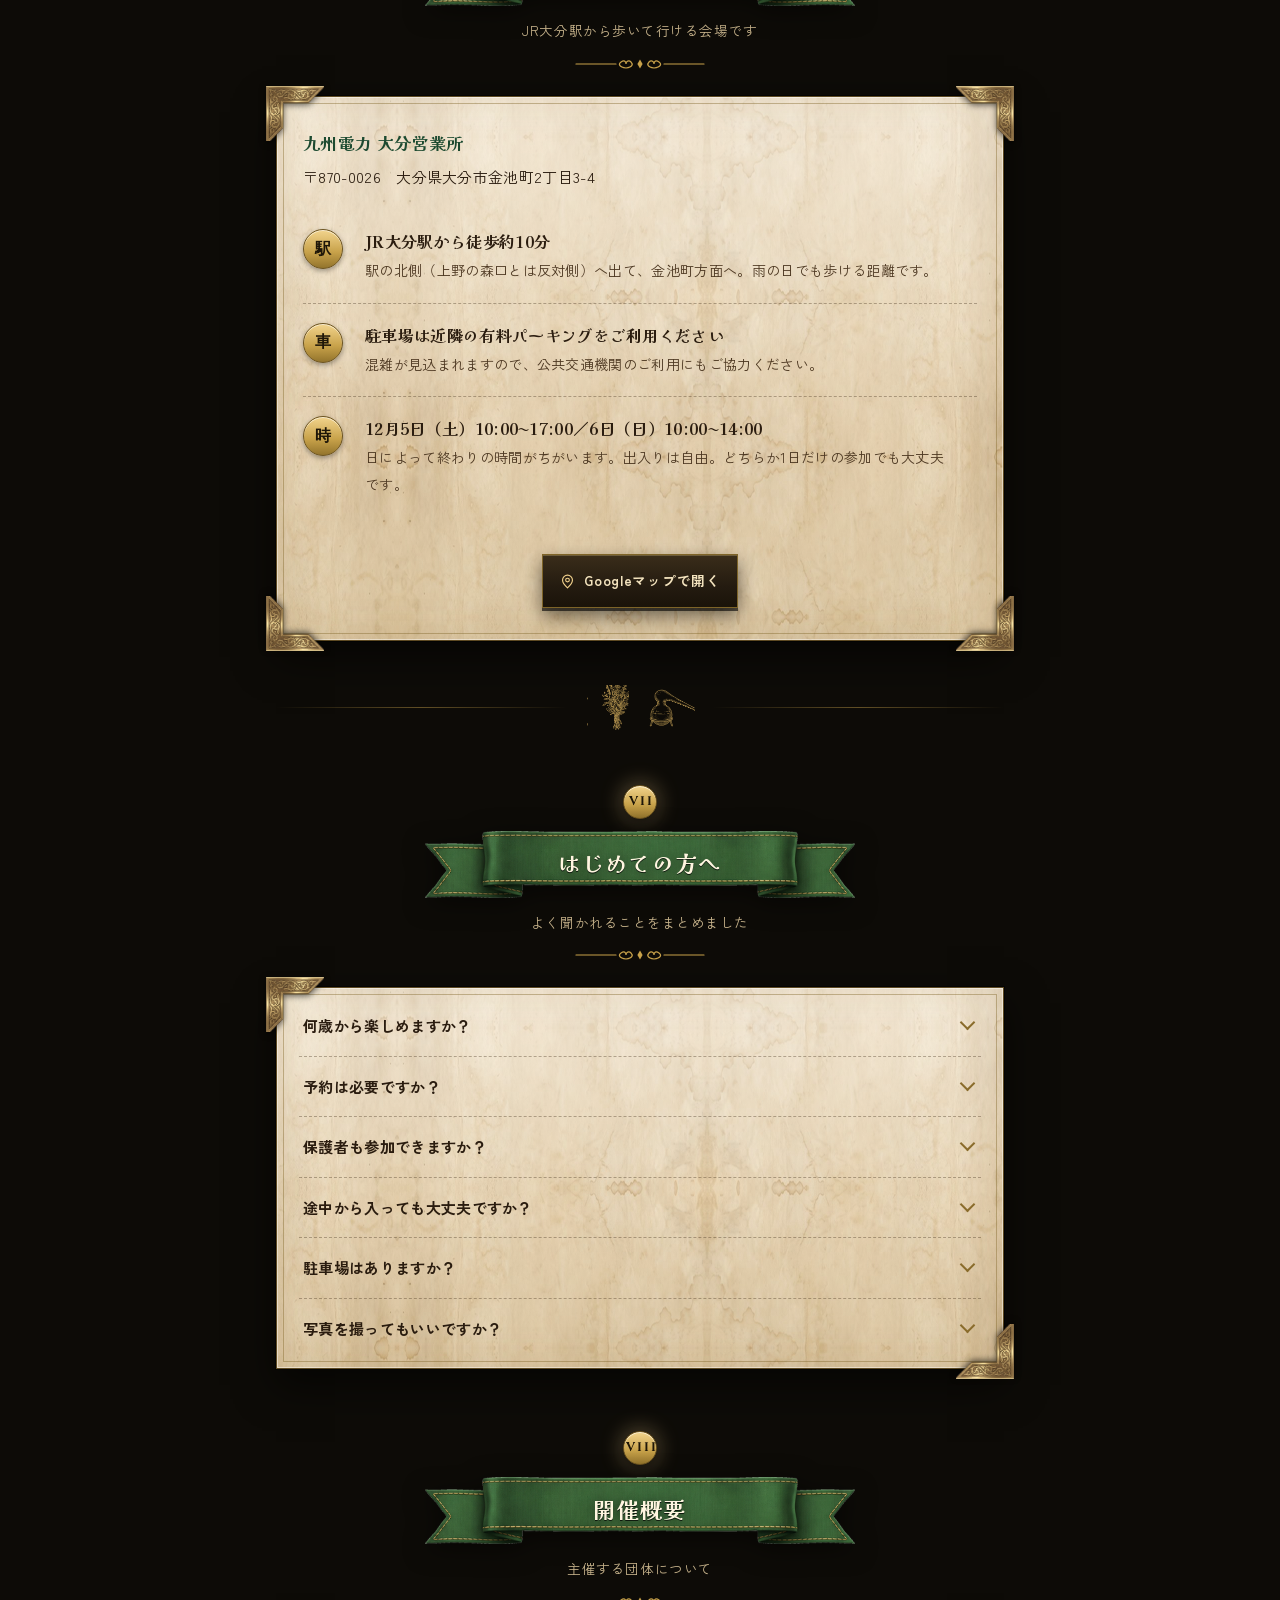
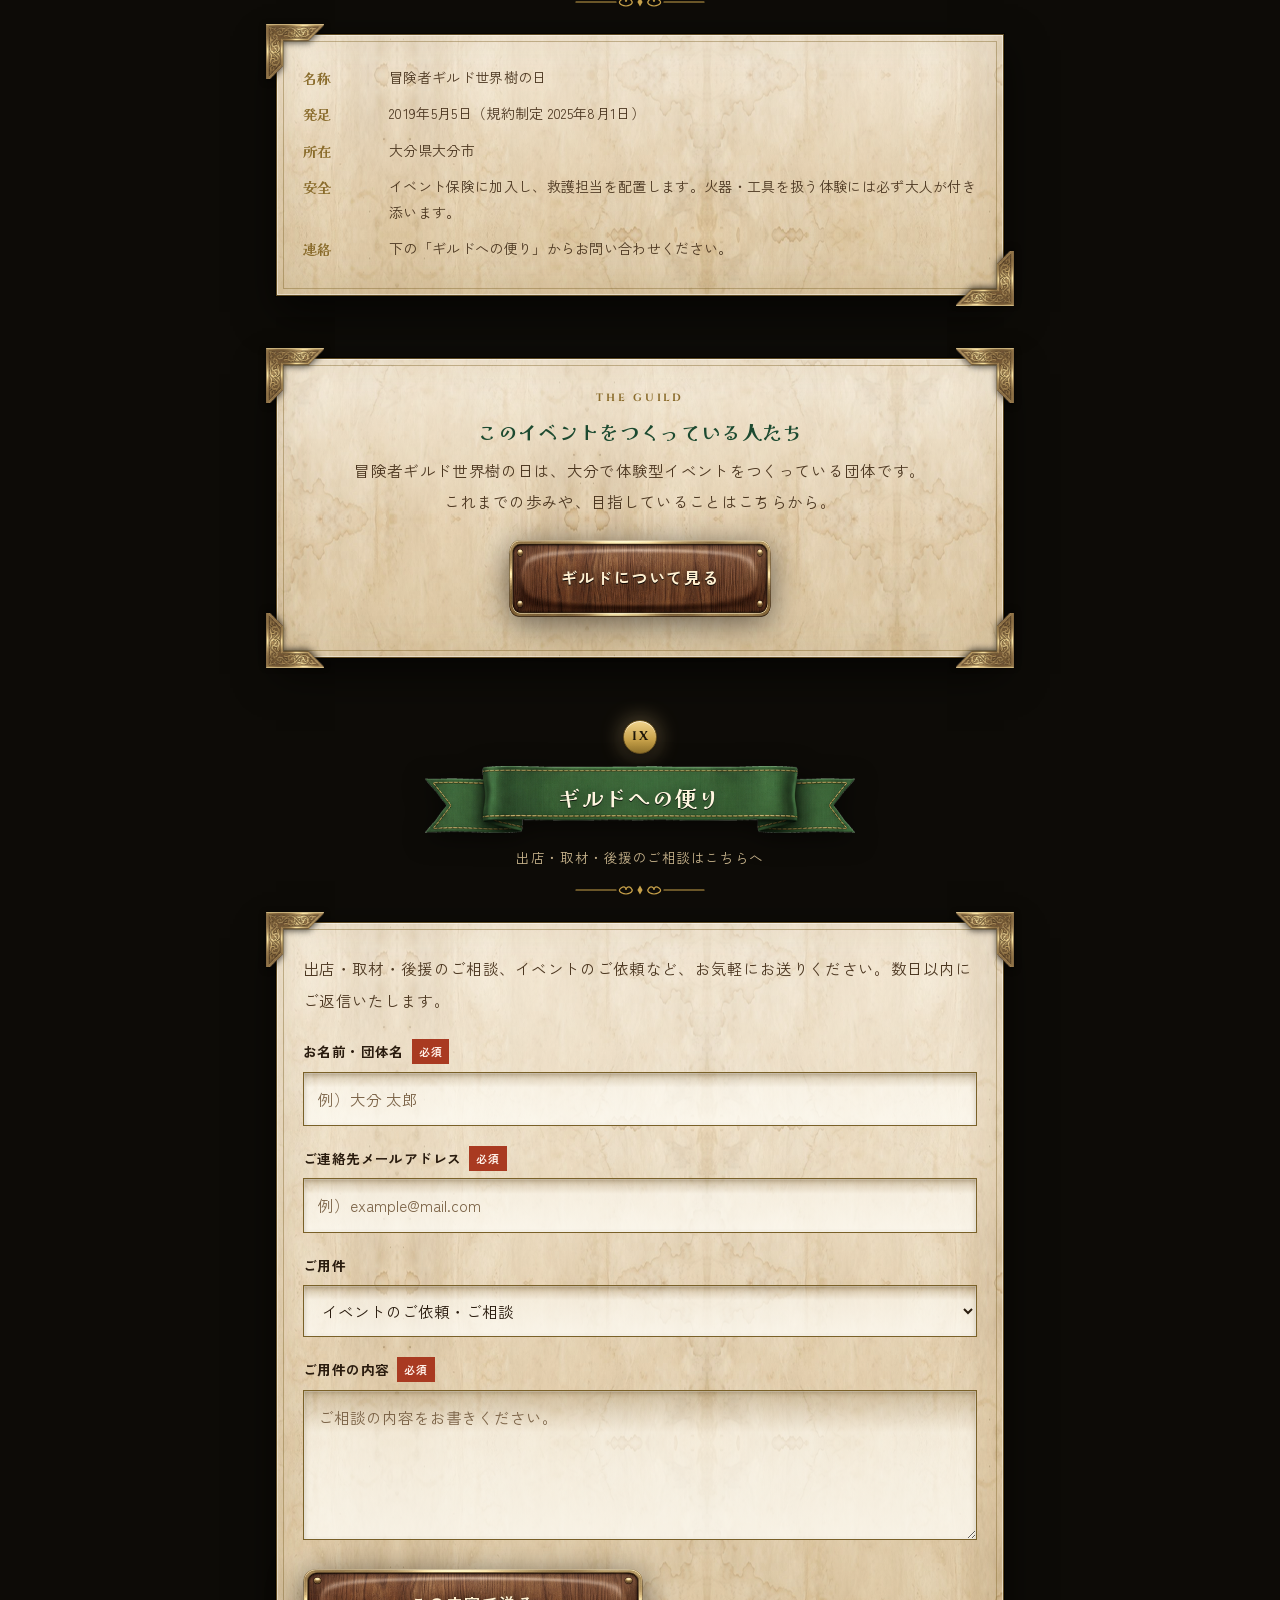
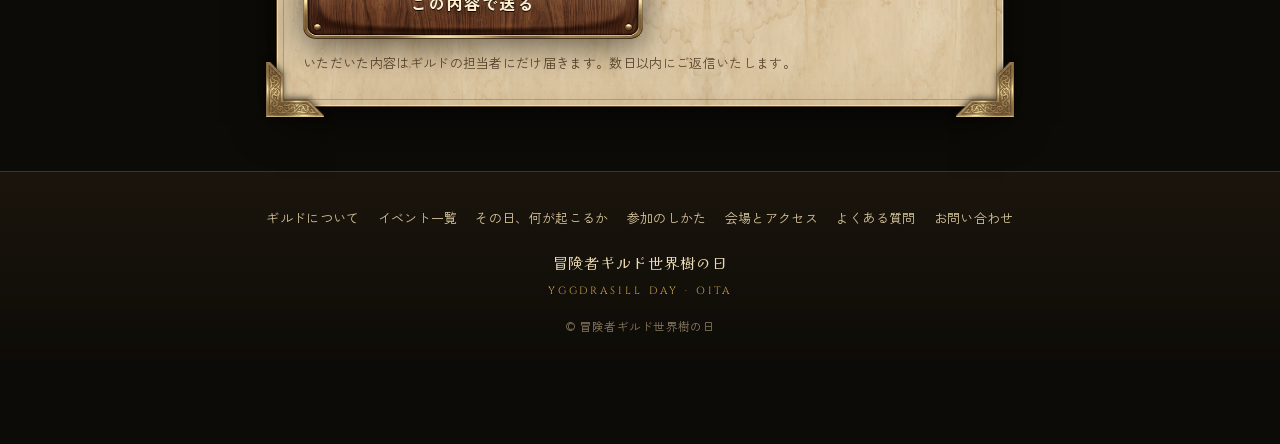
==== commit 22a12643: "メニューボタンを光るふわふわの妖精に Co-Authored-By: Claude Opus 5.5 <noreply@anthropic.com>" ====
--- a/2026winter/index.html
+++ b/2026winter/index.html
@@ -104,10 +104,16 @@
 ]
 </script>
 <style>
-.hud .burger{flex:none;margin-left:8px;width:46px;height:46px;border-radius:50%;padding:0;display:flex;flex-direction:column;justify-content:center;align-items:center;gap:5px;cursor:pointer;
-  background:linear-gradient(180deg,#F2D48D,#C8A24A 55%,#9A7A2F);border:1px solid #6B5320;
-  box-shadow:inset 0 1px 0 rgba(255,255,255,.55),0 2px 0 #4E3C16,0 6px 14px rgba(0,0,0,.5);}
-.hud .burger span{display:block;width:20px;height:2.5px;background:#1A1206;border-radius:2px;transition:transform .2s,opacity .2s;}
+.hud .burger{flex:none;margin-left:8px;position:relative;width:46px;height:46px;border-radius:50%;padding:0;display:flex;flex-direction:column;justify-content:center;align-items:center;gap:5px;cursor:pointer;
+  background:transparent;border:none;box-shadow:none;overflow:visible;-webkit-tap-highlight-color:transparent;
+  animation:wispFloat 4.2s ease-in-out infinite;}
+.hud .burger::before{content:"";position:absolute;inset:-12px;z-index:0;pointer-events:none;
+  background:url(../assets/img/wisp.png) center/contain no-repeat;
+  filter:drop-shadow(0 0 8px rgba(255,210,130,.55));animation:wispGlow 3.1s ease-in-out infinite;}
+.hud .burger span{position:relative;z-index:1;display:block;width:18px;height:2.5px;background:#3A2408;border-radius:2px;transition:transform .2s,opacity .2s;}
+@keyframes wispFloat{0%,100%{transform:translateY(0)}50%{transform:translateY(-3px)}}
+@keyframes wispGlow{0%,100%{transform:scale(1) rotate(0deg);opacity:.92}50%{transform:scale(1.08) rotate(12deg);opacity:1}}
+@media (prefers-reduced-motion:reduce){.hud .burger,.hud .burger::before{animation:none;}}
 .hud .burger[aria-expanded="true"] span:nth-child(1){transform:translateY(7.5px) rotate(45deg);}
 .hud .burger[aria-expanded="true"] span:nth-child(2){opacity:0;}
 .hud .burger[aria-expanded="true"] span:nth-child(3){transform:translateY(-7.5px) rotate(-45deg);}
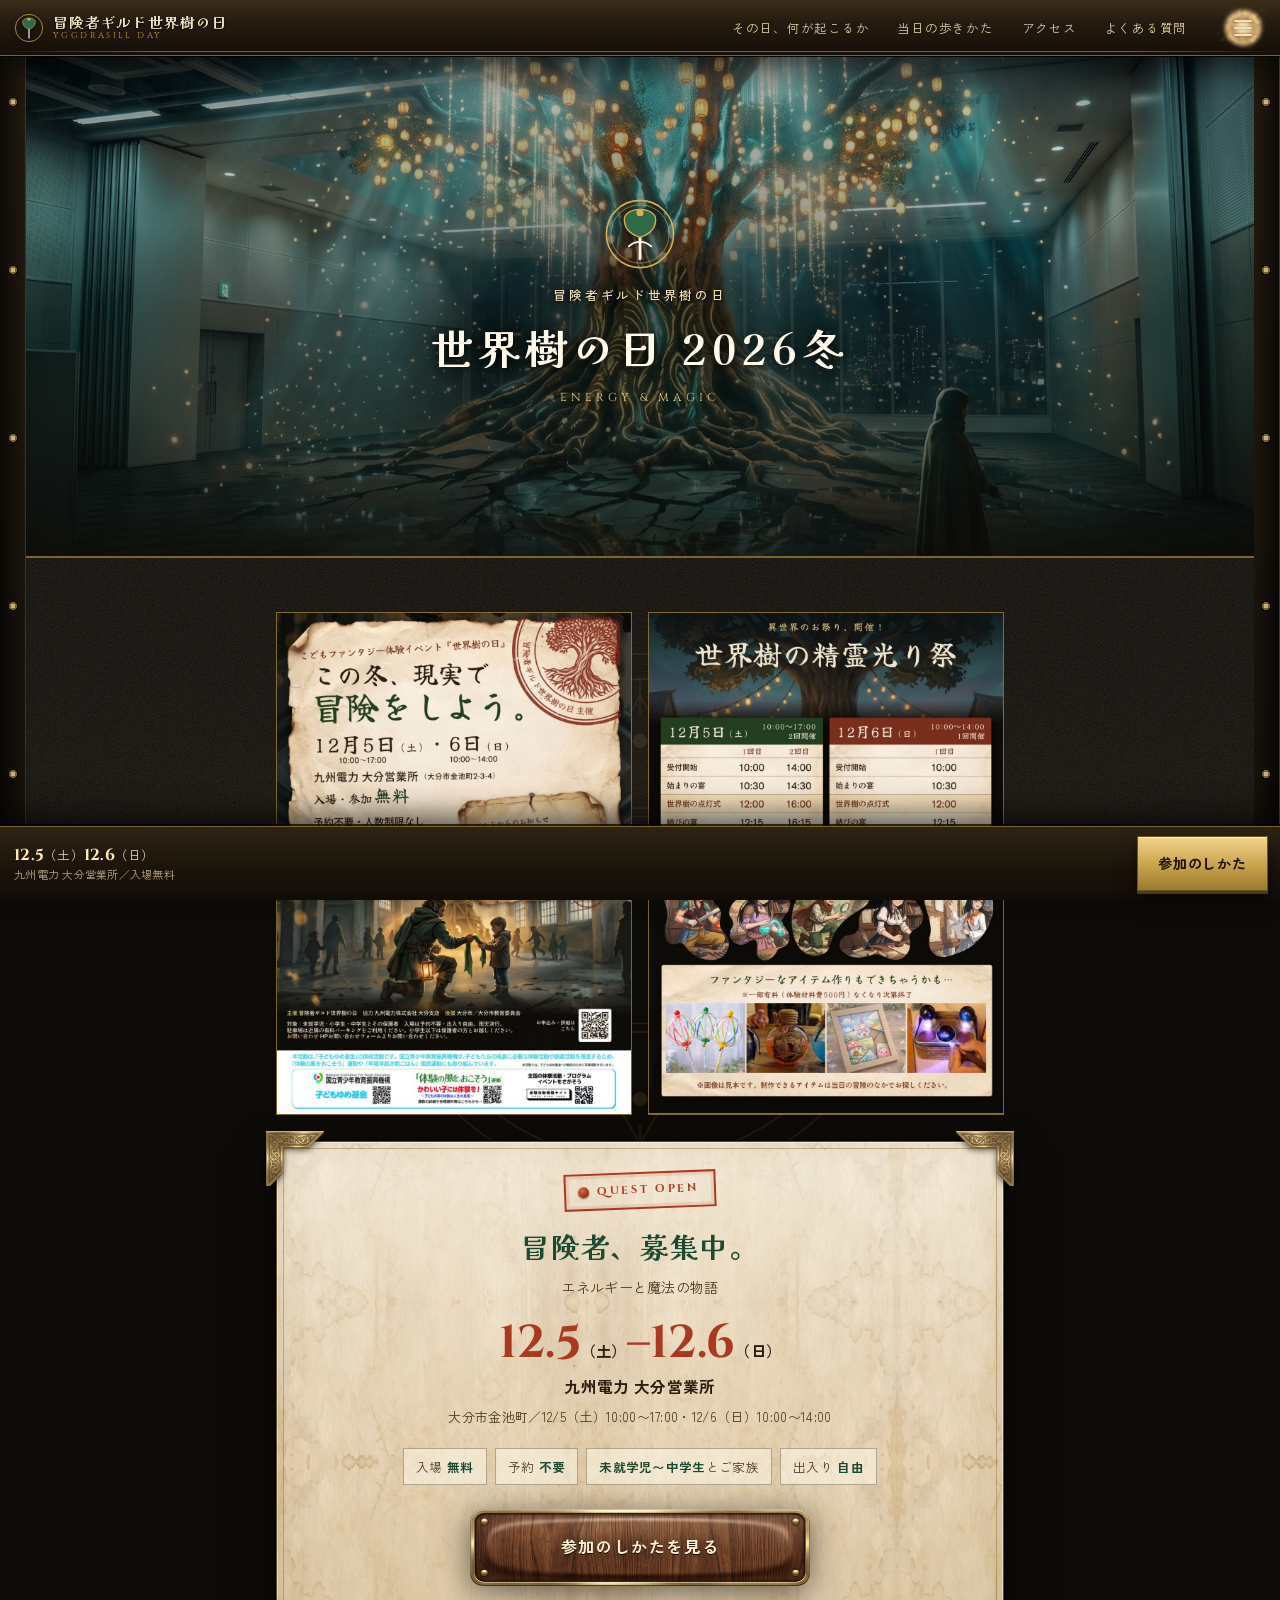
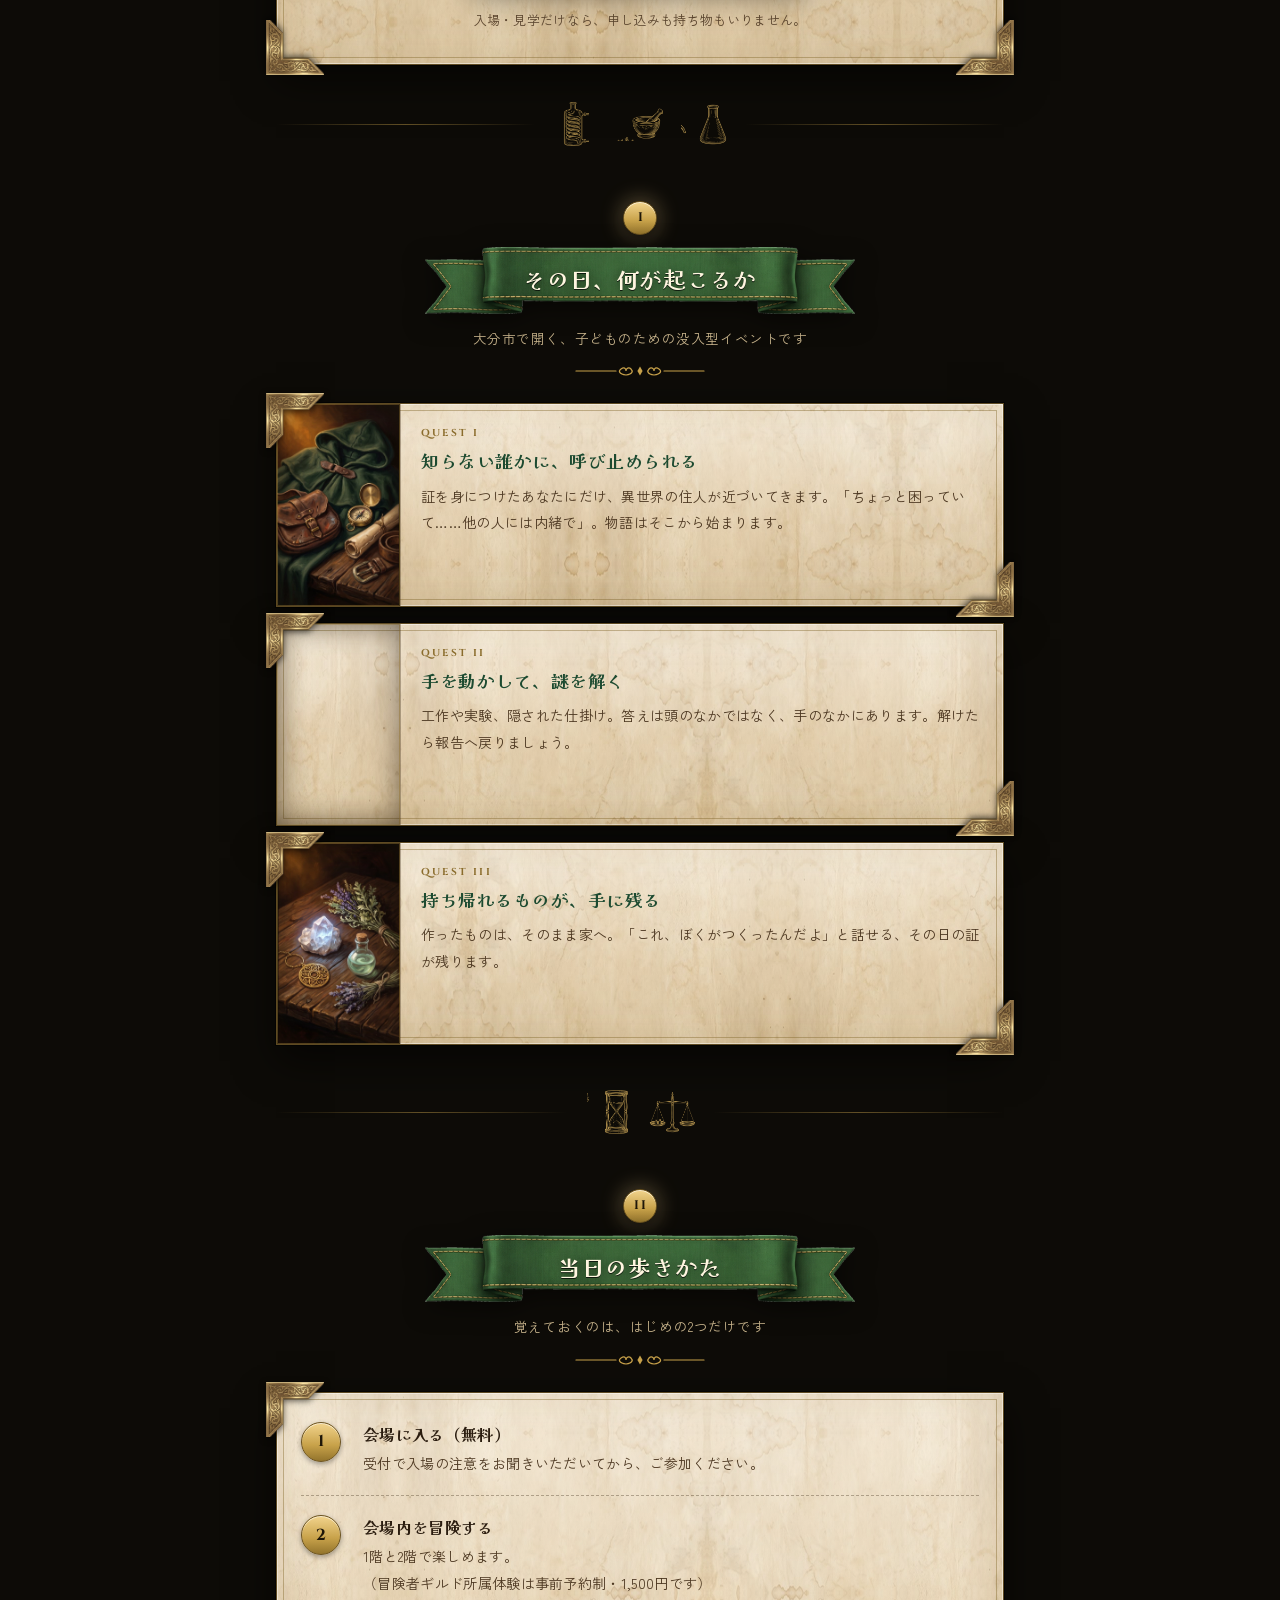
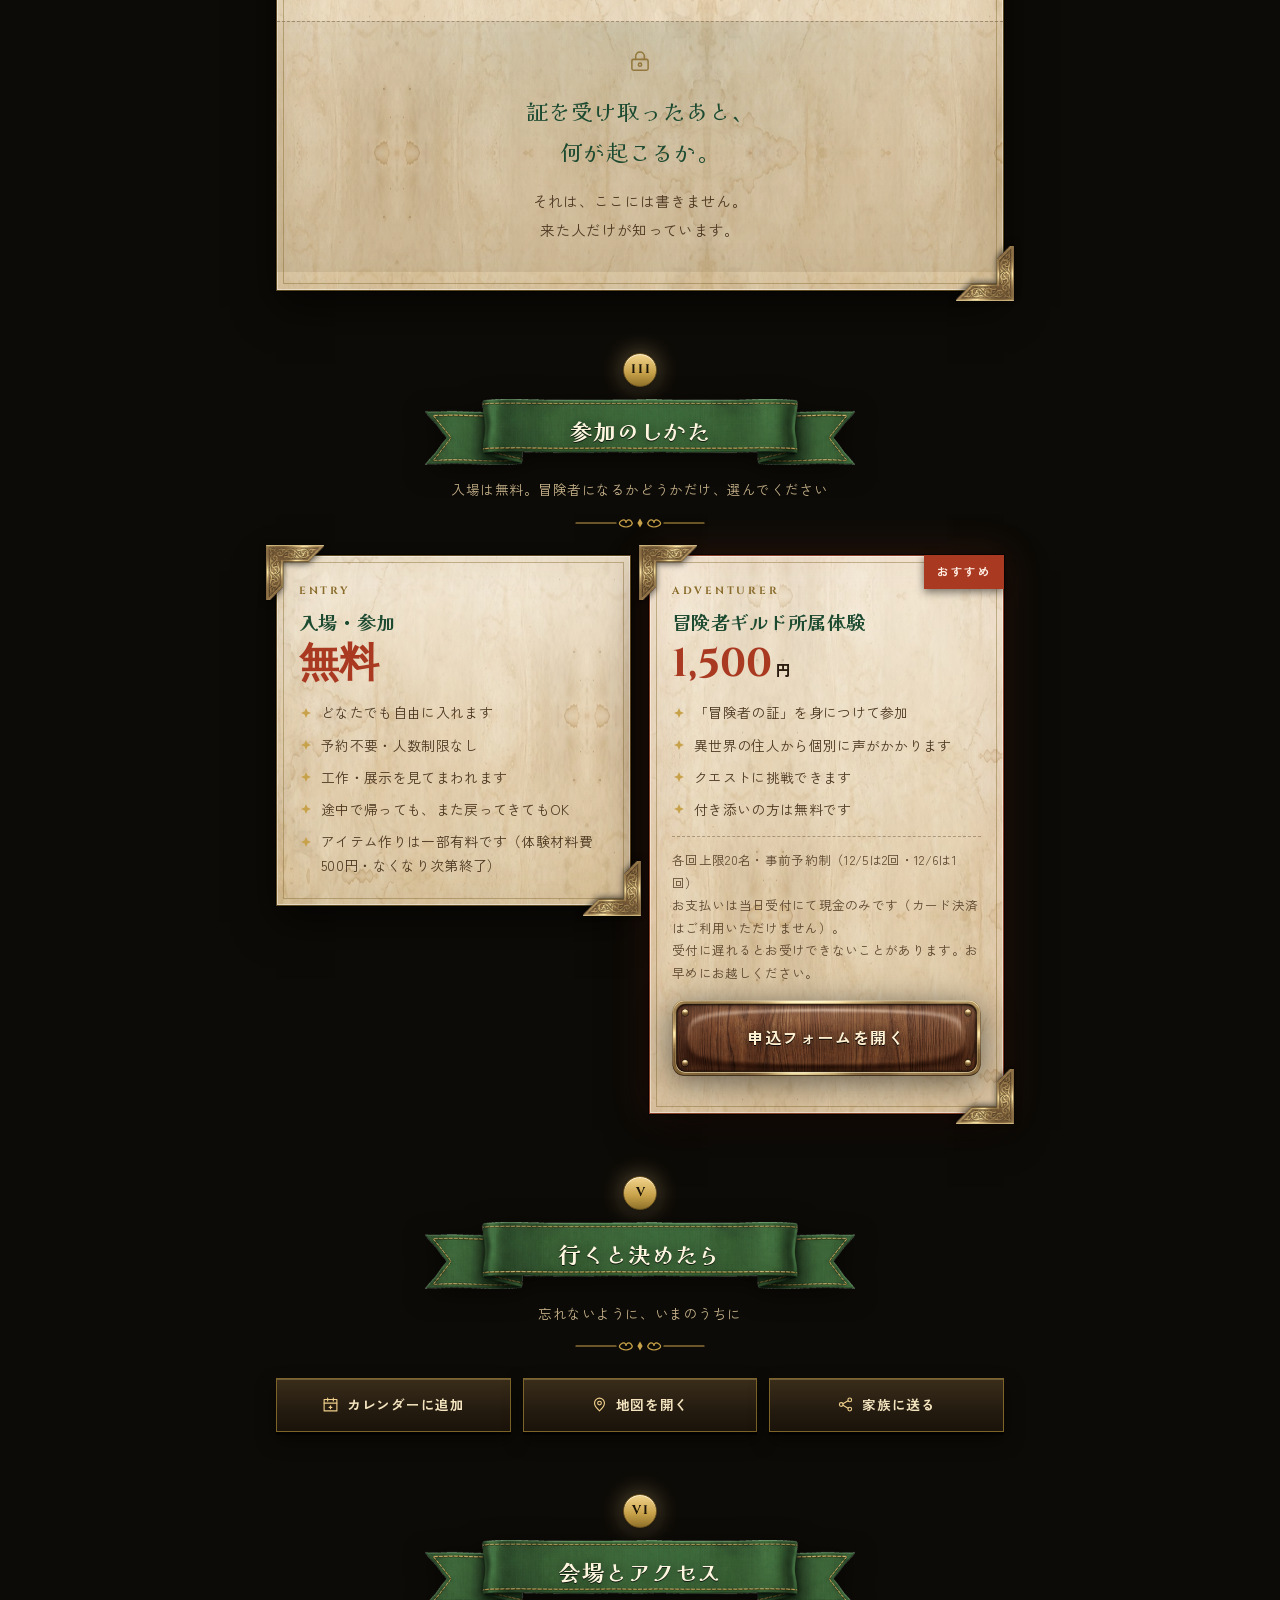
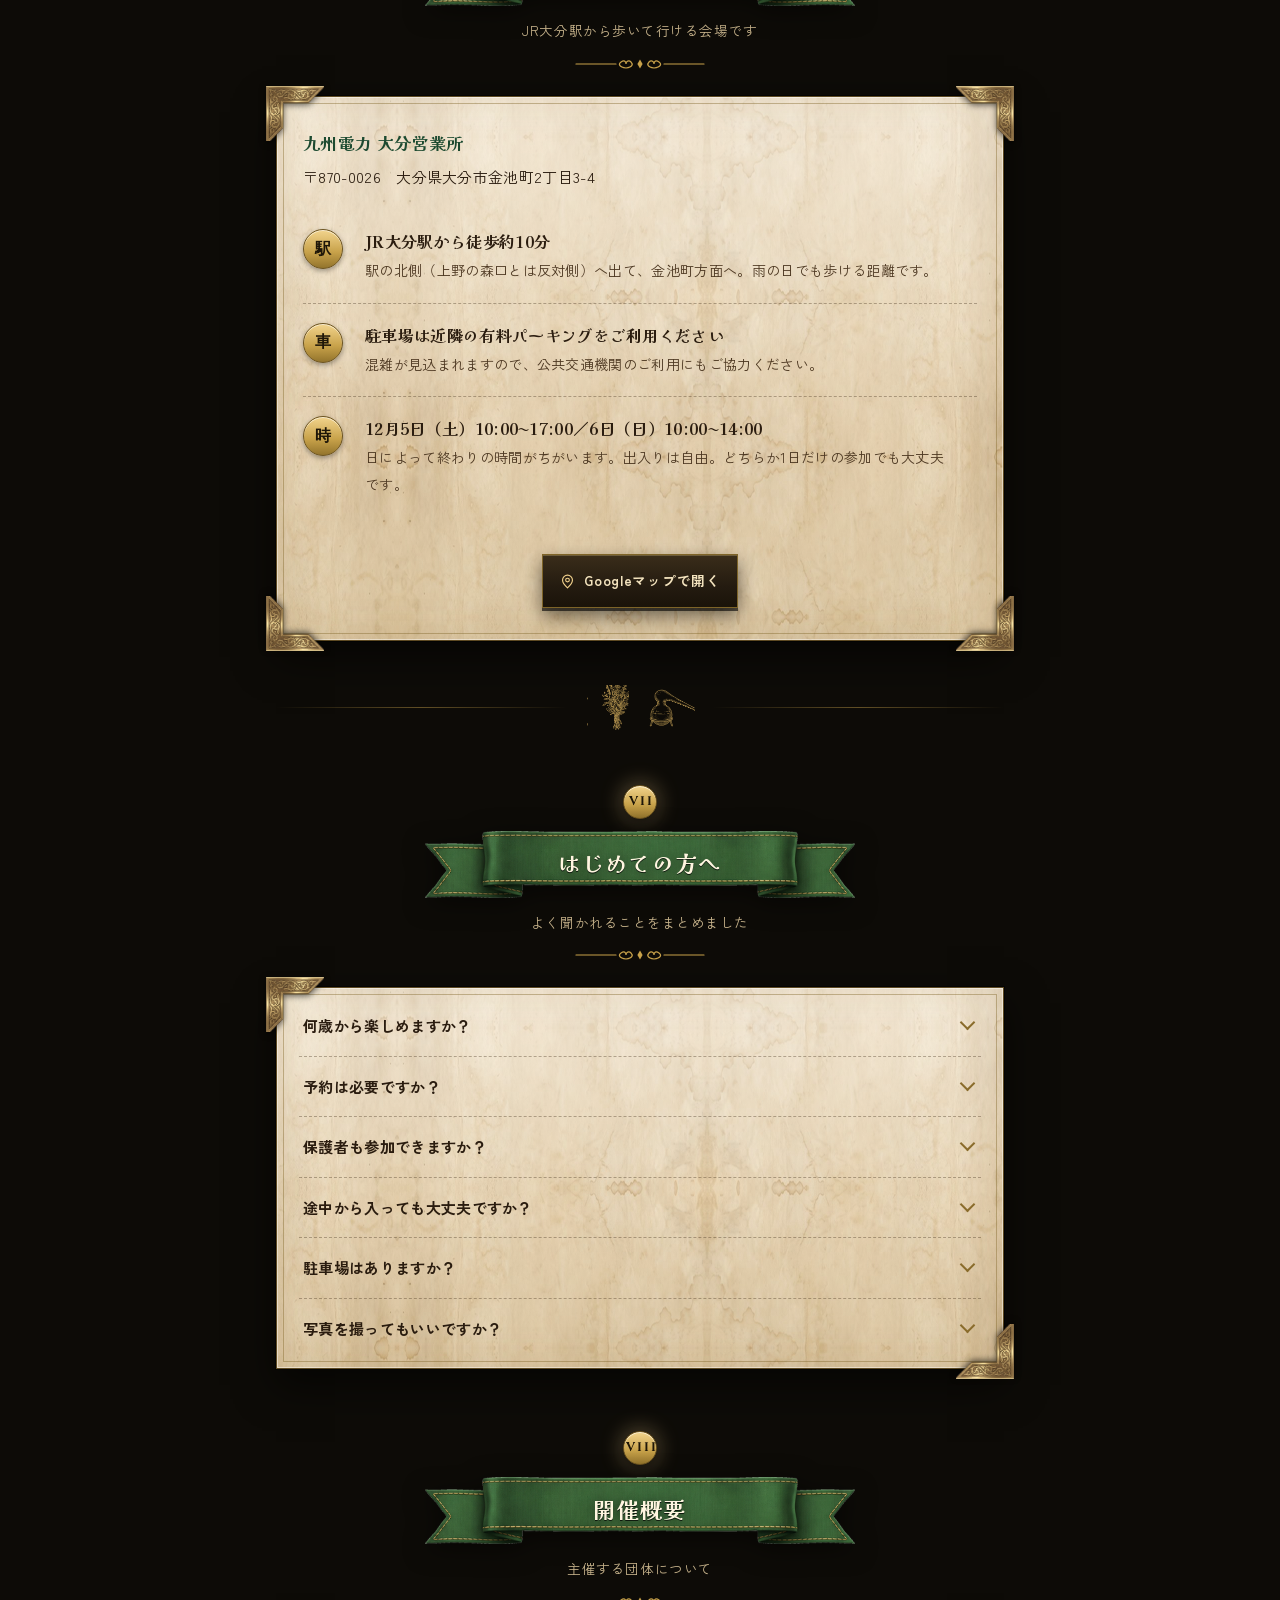
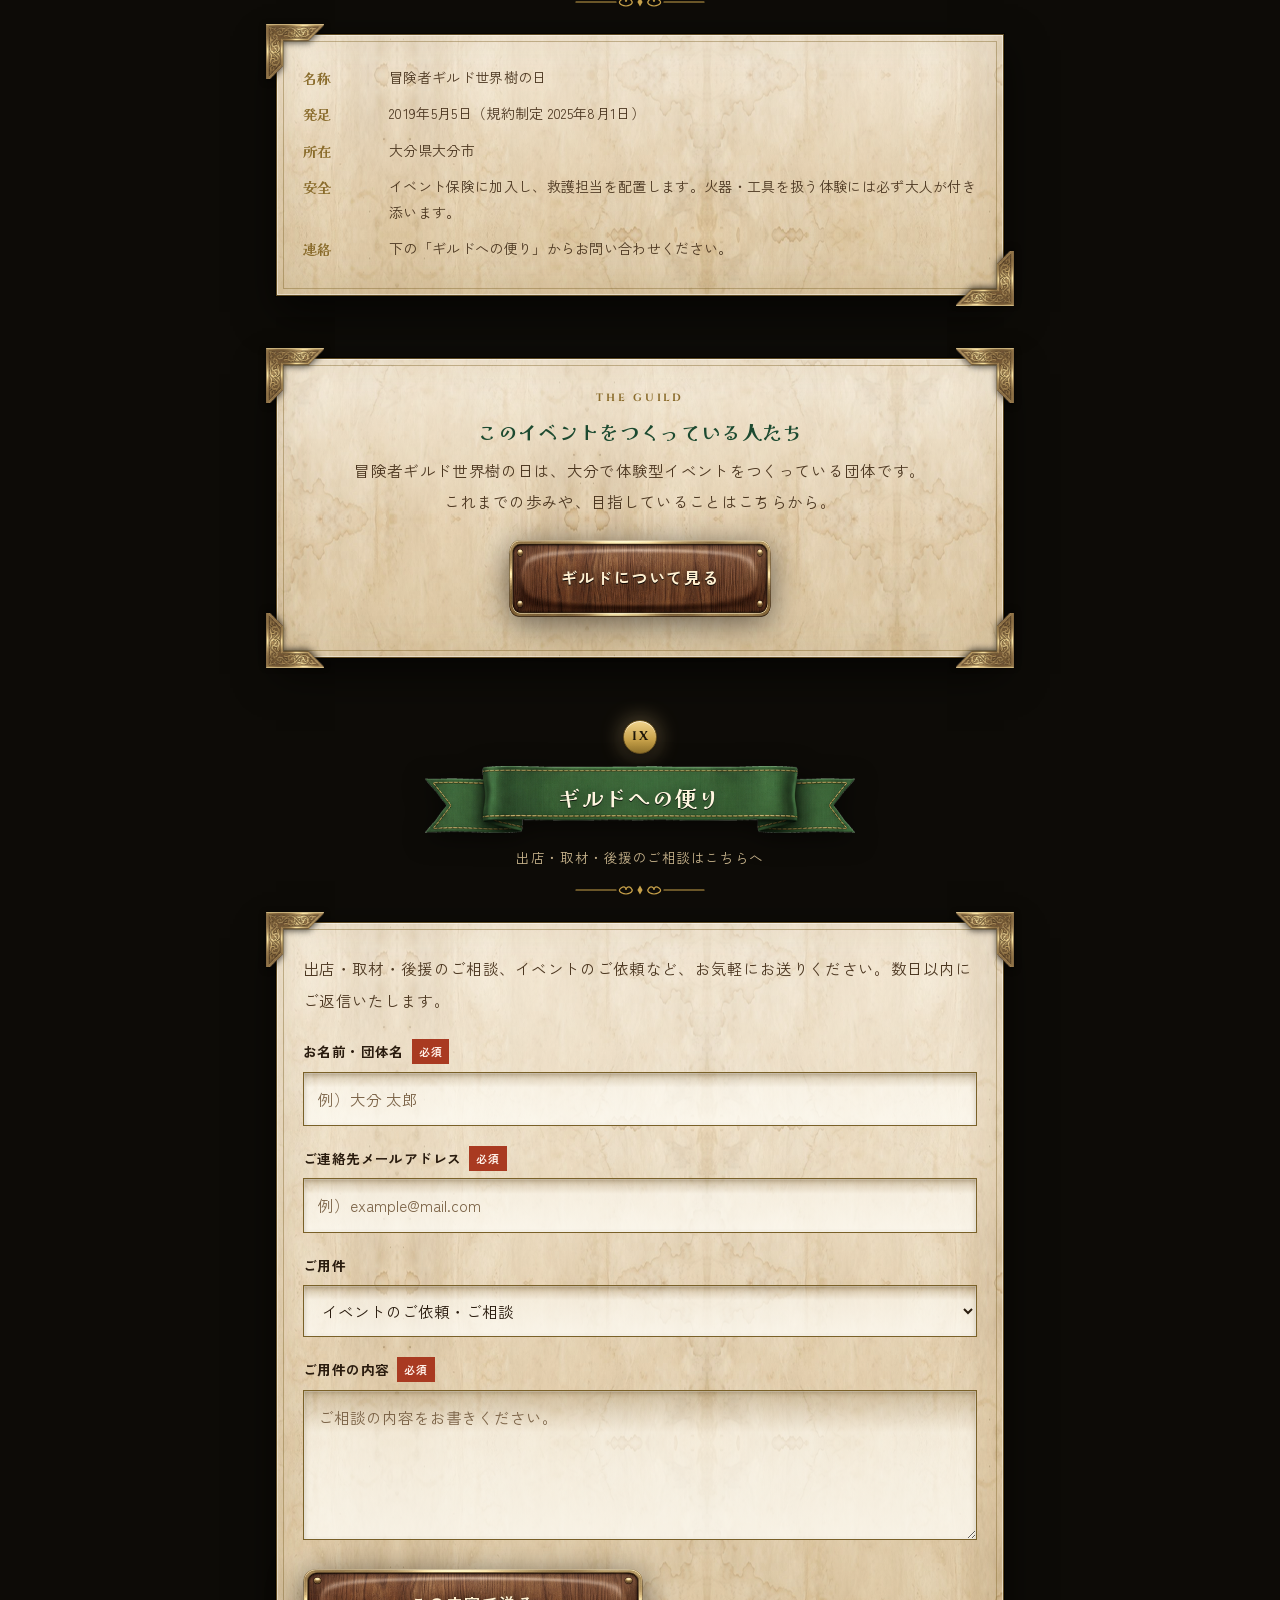
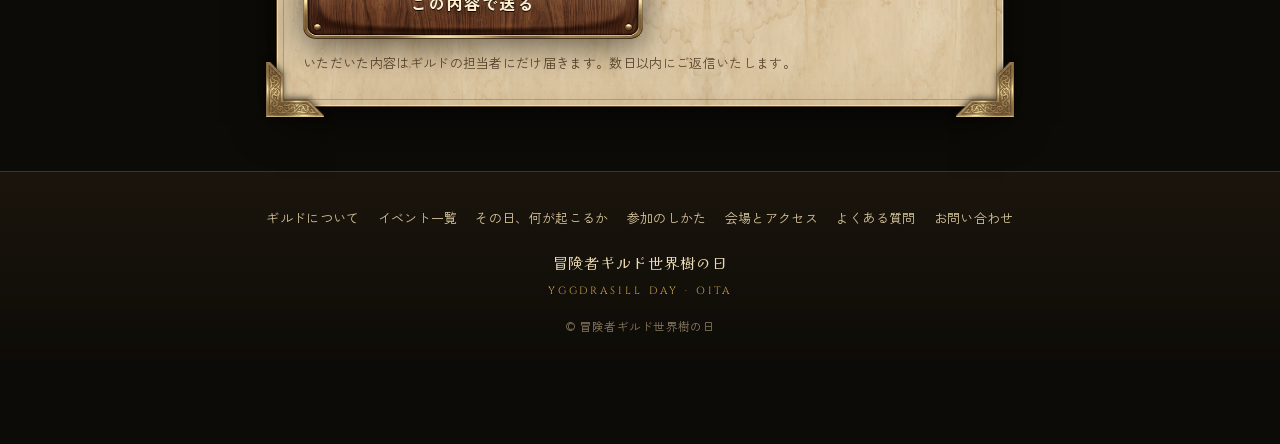
==== commit 29925b45: "妖精ボタンの光を弱め、参加ボタンをたまに揺らす Co-Authored-By: Claude Opus 5.5 <noreply@anthropic.com>" ====
--- a/2026winter/index.html
+++ b/2026winter/index.html
@@ -107,13 +107,15 @@
 .hud .burger{flex:none;margin-left:8px;position:relative;width:46px;height:46px;border-radius:50%;padding:0;display:flex;flex-direction:column;justify-content:center;align-items:center;gap:5px;cursor:pointer;
   background:transparent;border:none;box-shadow:none;overflow:visible;-webkit-tap-highlight-color:transparent;
   animation:wispFloat 4.2s ease-in-out infinite;}
-.hud .burger::before{content:"";position:absolute;inset:-12px;z-index:0;pointer-events:none;
+.hud .burger::before{content:"";position:absolute;inset:-4px;z-index:0;pointer-events:none;
   background:url(../assets/img/wisp.png) center/contain no-repeat;
-  filter:drop-shadow(0 0 8px rgba(255,210,130,.55));animation:wispGlow 3.1s ease-in-out infinite;}
-.hud .burger span{position:relative;z-index:1;display:block;width:18px;height:2.5px;background:#3A2408;border-radius:2px;transition:transform .2s,opacity .2s;}
-@keyframes wispFloat{0%,100%{transform:translateY(0)}50%{transform:translateY(-3px)}}
-@keyframes wispGlow{0%,100%{transform:scale(1) rotate(0deg);opacity:.92}50%{transform:scale(1.08) rotate(12deg);opacity:1}}
-@media (prefers-reduced-motion:reduce){.hud .burger,.hud .burger::before{animation:none;}}
+  filter:blur(1.2px) saturate(.85);animation:wispGlow 4.4s ease-in-out infinite;}
+.hud .burger span{position:relative;z-index:1;display:block;width:18px;height:2px;background:#F3E2B8;border-radius:2px;box-shadow:0 0 3px rgba(0,0,0,.55);transition:transform .2s,opacity .2s;}
+@keyframes wispFloat{0%,100%{transform:translateY(0)}50%{transform:translateY(-2px)}}
+@keyframes wispGlow{0%,100%{transform:scale(.96) rotate(0deg);opacity:.32}50%{transform:scale(1.03) rotate(10deg);opacity:.5}}
+.dock a.go{animation:goWiggle 6s ease-in-out 2s infinite;transform-origin:50% 60%;}
+@keyframes goWiggle{0%,82%,100%{transform:rotate(0) scale(1)}85%{transform:rotate(-4deg) scale(1.06)}88%{transform:rotate(4deg) scale(1.06)}91%{transform:rotate(-3deg) scale(1.04)}94%{transform:rotate(2deg) scale(1.02)}97%{transform:rotate(0) scale(1)}}
+@media (prefers-reduced-motion:reduce){.hud .burger,.hud .burger::before,.dock a.go{animation:none;}}
 .hud .burger[aria-expanded="true"] span:nth-child(1){transform:translateY(7.5px) rotate(45deg);}
 .hud .burger[aria-expanded="true"] span:nth-child(2){opacity:0;}
 .hud .burger[aria-expanded="true"] span:nth-child(3){transform:translateY(-7.5px) rotate(-45deg);}
